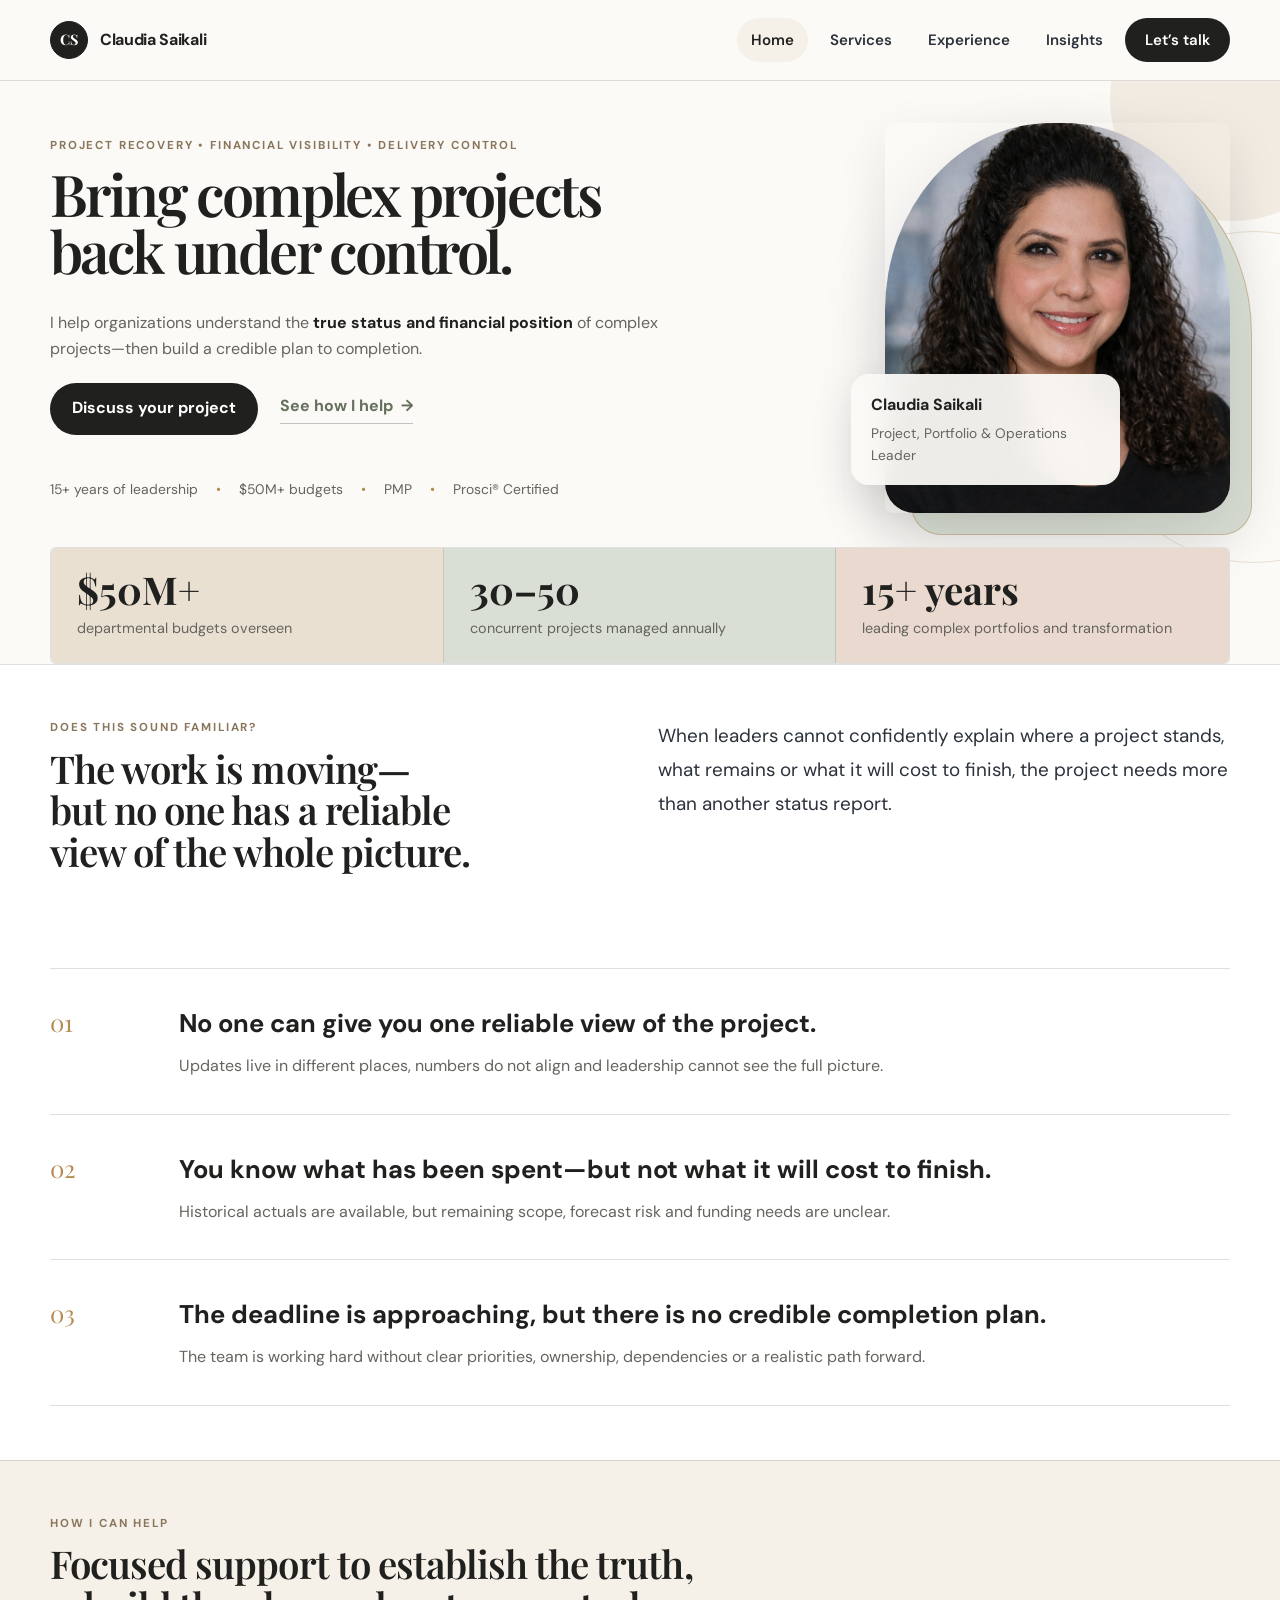
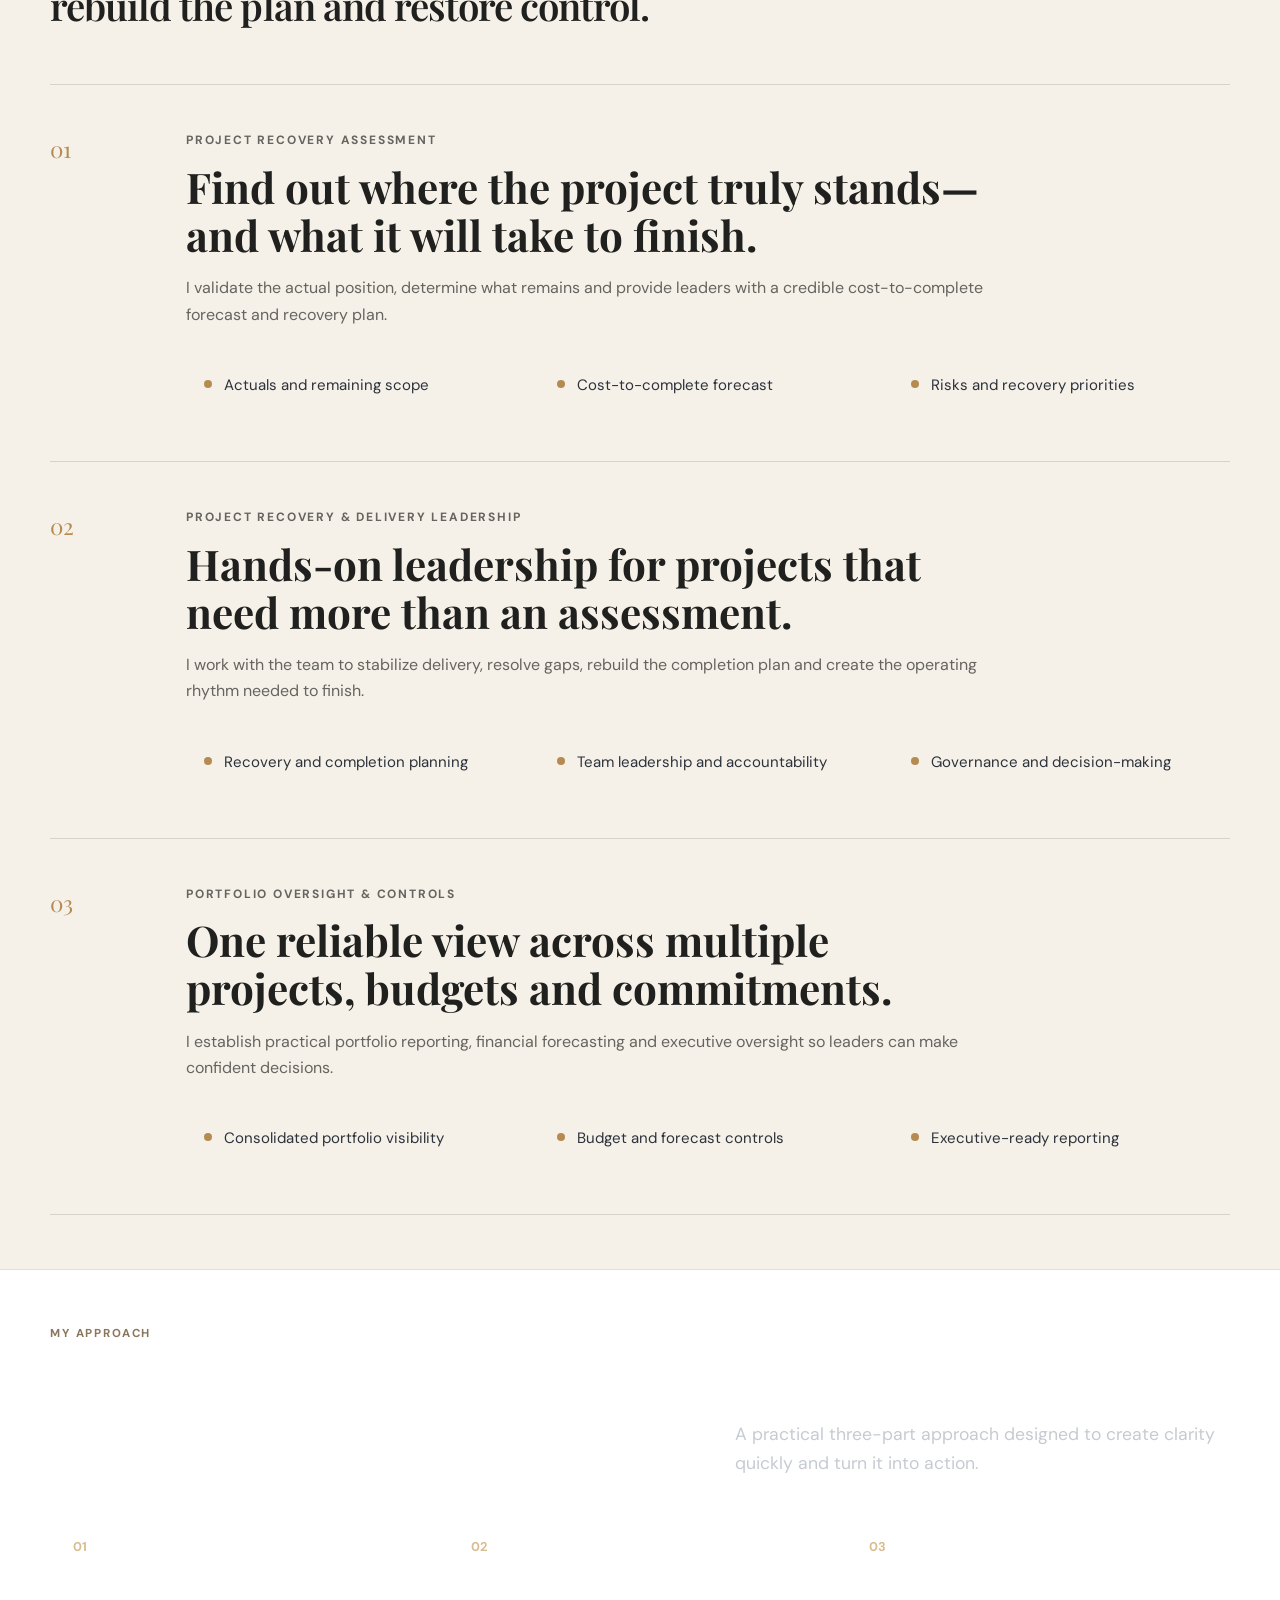
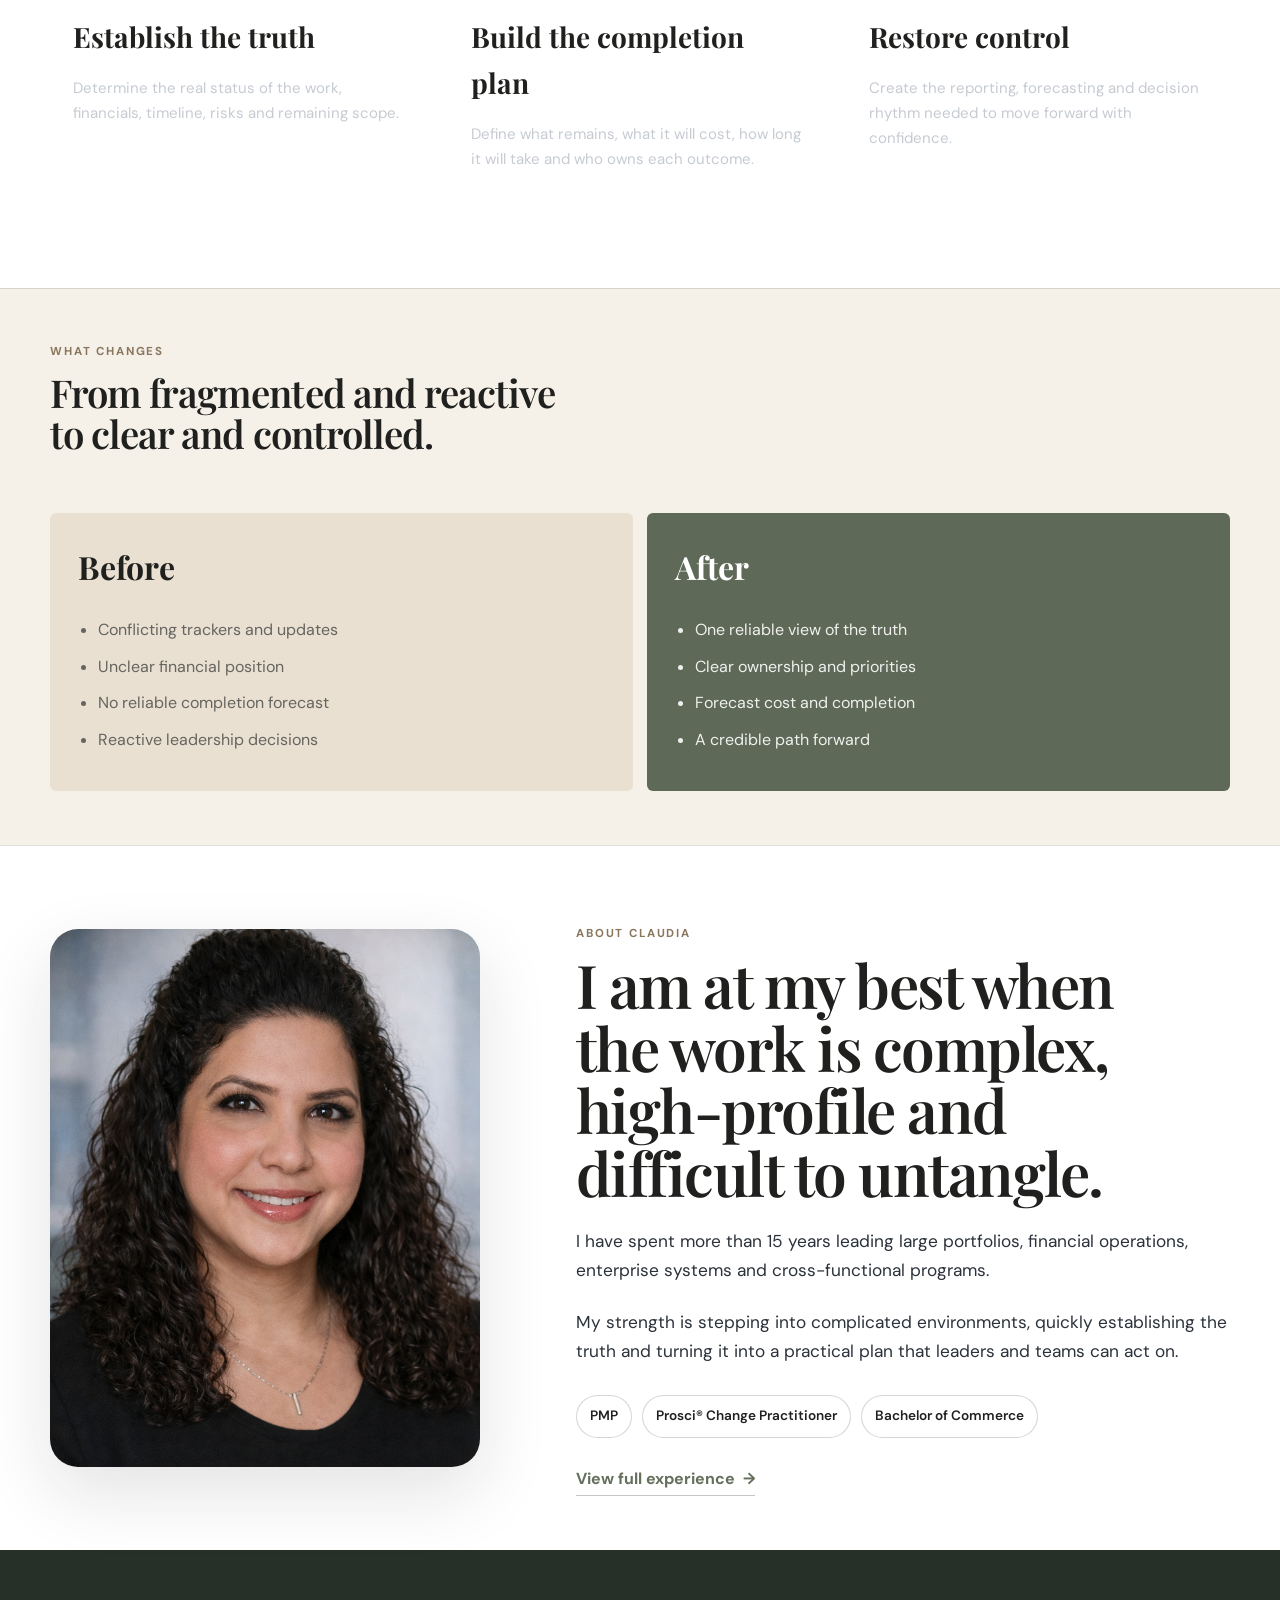
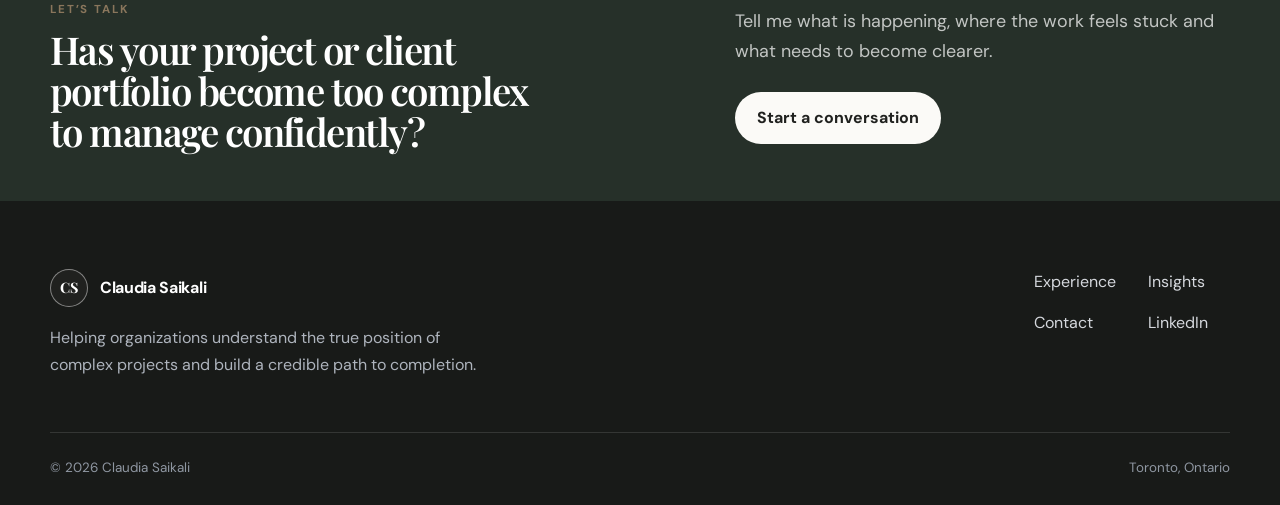
==== index.html @ 84b730e2 "Add files via upload" ====
<!doctype html>
<html lang="en">
<head>
<meta charset="utf-8"><meta name="viewport" content="width=device-width,initial-scale=1">
<title>Claudia Saikali | Complex Project Recovery</title>
<meta name="description" content="Claudia Saikali helps organizations understand the true status and financial position of complex projects, then builds a credible plan to completion.">

<link rel="preconnect" href="https://fonts.googleapis.com">
<link rel="preconnect" href="https://fonts.gstatic.com" crossorigin>
<link href="https://fonts.googleapis.com/css2?family=DM+Sans:wght@400;500;600;700&family=Playfair+Display:wght@600;700&display=swap" rel="stylesheet">
<link rel="stylesheet" href="style.css">
<link rel="icon" type="image/png" href="favicon.png">


<style>
/* Homepage visual refresh — matched to the Services editorial palette */
:root{
  --ink:#20211f;
  --paper:#fbfaf7;
  --sand:#efe7da;
  --sage:#dce3d6;
  --blue:#dbe5ea;
  --clay:#ead9cf;
  --olive:#65705c;
  --line:rgba(32,33,31,.13);
}

/* Navigation */
.site-header{
  background:rgba(251,250,247,.94);
  border-bottom:1px solid var(--line);
  backdrop-filter:blur(10px);
}
.brand-mark{background:var(--ink);color:#fff}
.nav-cta{background:var(--ink)!important;color:#fff!important}

/* Hero: softer, warmer, more editorial */
.hero{
  position:relative;
  overflow:hidden;
  background:var(--paper);
  padding-top:58px;
}
.hero:before{
  content:"";
  position:absolute;
  width:390px;height:390px;
  right:-105px;top:-145px;
  border-radius:50%;
  background:var(--sage);
  opacity:.68;
}
.hero-grid,.hero-stats{position:relative;z-index:1}
.hero h1{
  max-width:720px;
  font-size:clamp(2.8rem,5.5vw,5.15rem);
  line-height:.98;
  letter-spacing:-.045em;
}
.hero-lead{max-width:680px}
.button-dark{background:var(--ink);border-color:var(--ink)}
.text-link{color:var(--olive)}
.trust-row{border-top-color:var(--line)}
.portrait-wrap{
  border-radius:8px;
  box-shadow:0 18px 50px rgba(32,33,31,.10);
}
.portrait-accent{background:var(--clay)}
.portrait-caption{background:rgba(251,250,247,.94);color:var(--ink)}

.hero-stats{
  margin-top:52px;
  border-top:1px solid var(--line);
  border-bottom:1px solid var(--line);
}
.hero-stats > div:nth-child(1){background:var(--sand)}
.hero-stats > div:nth-child(2){background:var(--sage)}
.hero-stats > div:nth-child(3){background:var(--blue)}
.hero-stats > div{
  padding:25px 28px;
  border-right:1px solid rgba(32,33,31,.10);
}
.hero-stats > div:last-child{border-right:0}

/* Alternating warm sections */
.section:nth-of-type(2){background:#fff}
.section:nth-of-type(3){background:var(--paper)}
.section:nth-of-type(4){background:#fff}
.section:nth-of-type(5){background:#f3eee5}
.section:nth-of-type(6){background:#fff}

/* Give existing cards the same refined palette */
.card,.method-step,.before-after-card,.about-card,
[class*="help-card"],[class*="outcome-card"]{
  border-color:var(--line)!important;
  border-radius:7px!important;
  box-shadow:none!important;
}
.card:nth-child(4n+1),.method-step:nth-child(4n+1){background:var(--sand)}
.card:nth-child(4n+2),.method-step:nth-child(4n+2){background:var(--sage)}
.card:nth-child(4n+3),.method-step:nth-child(4n+3){background:var(--blue)}
.card:nth-child(4n),.method-step:nth-child(4n){background:var(--clay)}

/* Editorial headings */
.kicker{color:#77736b}
.section h2{
  letter-spacing:-.025em;
}
.section-heading{max-width:760px}

/* Before/after: use colour rather than heavy black */
.before-after-grid > *:first-child{background:var(--sand)!important;color:var(--ink)!important}
.before-after-grid > *:last-child{background:var(--sage)!important;color:var(--ink)!important}

/* CTA separation */
.cta-section{
  background:#263029!important;
  color:#fff;
}
.cta-section h2,.cta-section .kicker{color:#fff}
.cta-section p{color:rgba(255,255,255,.72)}
.button-light{background:var(--paper);color:var(--ink);border-color:var(--paper)}

/* Footer remains dark, but distinct */
.site-footer{background:#181a18}

@media(max-width:850px){
  .hero{padding-top:44px}
  .hero-stats > div{border-right:0;border-bottom:1px solid rgba(32,33,31,.10)}
}
</style>


<style>
/* Homepage refinement v2 — condensed, crisp, Services-page family */
:root{
  --ink:#20211f;
  --paper:#fbfaf7;
  --sand:#efe7da;
  --sage:#dce3d6;
  --clay:#ead9cf;
  --olive:#65705c;
  --line:rgba(32,33,31,.14);
}

/* Remove blue from the homepage palette */
.hero-stats > div:nth-child(1){background:var(--sand)!important}
.hero-stats > div:nth-child(2){background:var(--sage)!important}
.hero-stats > div:nth-child(3){background:var(--clay)!important}

/* More compact, Services-style hero */
.hero{
  padding-top:46px!important;
  padding-bottom:0!important;
  background:#f3eee5!important;
}
.hero:before{
  width:285px!important;
  height:285px!important;
  right:-70px!important;
  top:-115px!important;
  background:var(--sage)!important;
}
.hero-grid{
  grid-template-columns:minmax(0,1.25fr) minmax(280px,.65fr)!important;
  gap:46px!important;
  align-items:center!important;
}
.hero h1{
  max-width:680px!important;
  margin-bottom:16px!important;
  font-size:clamp(2.6rem,4.7vw,4.35rem)!important;
  line-height:1!important;
}
.hero-lead{
  max-width:650px!important;
  margin-bottom:20px!important;
  font-size:1rem!important;
  line-height:1.65!important;
}
.hero-actions{margin-top:20px!important}
.trust-row{
  margin-top:26px!important;
  padding-top:17px!important;
}
.portrait-wrap{
  width:min(100%,360px)!important;
  margin-left:auto!important;
}
.portrait-wrap img{
  width:100%!important;
  max-height:390px!important;
  object-fit:cover!important;
}
.hero-stats{
  margin-top:34px!important;
}

/* Condense every homepage section */
.section{
  padding-top:62px!important;
  padding-bottom:62px!important;
}
.section-heading{
  max-width:720px!important;
  margin-bottom:28px!important;
}
.section-heading h2,
.section > .shell > h2{
  font-size:clamp(2rem,3.5vw,3.25rem)!important;
  line-height:1.06!important;
  margin-bottom:12px!important;
}
.section-heading p{line-height:1.6!important}
.kicker{margin-bottom:10px!important}

/* Stronger visual separation */
.section:nth-of-type(2){background:#fff!important;border-top:1px solid var(--line)}
.section:nth-of-type(3){background:var(--sand)!important;border-top:1px solid var(--line)}
.section:nth-of-type(4){background:#fff!important;border-top:1px solid var(--line)}
.section:nth-of-type(5){background:var(--sage)!important;border-top:1px solid var(--line)}
.section:nth-of-type(6){background:#fff!important;border-top:1px solid var(--line)}
.section:nth-of-type(7){background:var(--clay)!important;border-top:1px solid var(--line)}

/* Tighten grids/cards throughout */
.cards-grid,.method-grid,.before-after-grid,.about-grid{
  gap:16px!important;
}
.card,.method-step,.before-after-card,.about-card{
  padding:25px!important;
}
.card h3,.method-step h3,.before-after-card h3{
  margin-bottom:8px!important;
}

/* Make the approach/method section visibly intentional */
.method-grid{
  padding-top:6px!important;
}
.method-step{
  background:rgba(255,255,255,.58)!important;
  border:1px solid rgba(32,33,31,.12)!important;
}
.method-step:nth-child(2n){background:rgba(239,231,218,.72)!important}

/* Before / After: high contrast and compact */
.before-after-grid > *:first-child{
  background:var(--sand)!important;
  color:var(--ink)!important;
}
.before-after-grid > *:last-child{
  background:#66715e!important;
  color:#fff!important;
}
.before-after-grid > *:last-child h2,
.before-after-grid > *:last-child h3,
.before-after-grid > *:last-child strong{
  color:#fff!important;
}
.before-after-grid > *:last-child p,
.before-after-grid > *:last-child li,
.before-after-grid > *:last-child span{
  color:rgba(255,255,255,.9)!important;
}

/* Any generic dark 'after' class gets readable contrast too */
.after,.after-card{
  background:#66715e!important;
  color:#fff!important;
}
.after *,.after-card *{color:#fff!important}

/* About area: smaller image/text footprint */
.about-grid{align-items:center!important}
.about-grid img{
  max-height:360px!important;
  object-fit:cover!important;
}

/* Reduce excess CTA spacing */
.cta-section{
  padding-top:58px!important;
  padding-bottom:58px!important;
}
.cta-section h2{
  font-size:clamp(2rem,3.4vw,3.1rem)!important;
  line-height:1.06!important;
}

/* Reduce accidental large vertical gaps from common wrappers */
.content-grid,.help-grid,.outcomes-grid{
  gap:18px!important;
  margin-top:24px!important;
}

@media(max-width:850px){
  .hero-grid{grid-template-columns:1fr!important;gap:28px!important}
  .portrait-wrap{width:min(100%,330px)!important;margin:0!important}
  .section{padding-top:48px!important;padding-bottom:48px!important}
}
@media(max-width:560px){
  .hero{padding-top:38px!important}
  .hero h1{font-size:2.65rem!important}
  .section{padding-top:42px!important;padding-bottom:42px!important}
  .card,.method-step,.before-after-card,.about-card{padding:21px!important}
}
</style>


<style>
/* Homepage v3 — restrained, structured, professional */
:root{
  --ink:#20211f;
  --muted:#65645f;
  --paper:#fbfaf7;
  --cream:#f5f1e9;
  --sand:#e9e0d2;
  --sage:#d9dfd4;
  --sage-dark:#5e6958;
  --stone:#e5e3de;
  --line:rgba(32,33,31,.14);
}

/* Neutral professional hero — remove pastel/baby-shower effect */
.hero{
  background:var(--paper)!important;
  padding-top:42px!important;
}
.hero:before{
  width:245px!important;height:245px!important;
  right:-75px!important;top:-105px!important;
  background:var(--sand)!important;
  opacity:.55!important;
}
.hero-grid{
  grid-template-columns:minmax(0,1.3fr) minmax(270px,.58fr)!important;
  gap:42px!important;
}
.hero h1{
  max-width:660px!important;
  font-size:clamp(2.55rem,4.5vw,4.15rem)!important;
  line-height:1!important;
}
.portrait-wrap{width:min(100%,345px)!important}
.portrait-accent{background:var(--sage)!important}

/* Stats: no coloured blocks */
.hero-stats{
  background:#fff!important;
  border:1px solid var(--line)!important;
  border-radius:6px!important;
  overflow:hidden!important;
}
.hero-stats > div{
  background:#fff!important;
  padding:22px 26px!important;
  border-right:1px solid var(--line)!important;
}
.hero-stats > div:last-child{border-right:0!important}
.hero-stats strong{color:var(--ink)!important}
.hero-stats span{color:var(--muted)!important}

/* Tighter sections with clear boundaries */
.section{
  padding:54px 0!important;
  border-top:1px solid var(--line)!important;
}
.section:nth-of-type(n){background:#fff!important}
.section:nth-of-type(3),
.section:nth-of-type(5){background:var(--cream)!important}
.section-heading{
  max-width:690px!important;
  margin-bottom:24px!important;
}
.section-heading h2,
.section > .shell > h2{
  font-size:clamp(1.9rem,3vw,2.85rem)!important;
  line-height:1.08!important;
  letter-spacing:-.025em!important;
  margin-bottom:10px!important;
}
.kicker{
  color:#8a765c!important;
  font-size:.72rem!important;
  letter-spacing:.16em!important;
}

/* Make all general content cards structured and compact */
.card,
[class*="help-card"],
[class*="outcome-card"]{
  background:#fff!important;
  border:1px solid var(--line)!important;
  border-radius:6px!important;
  padding:24px!important;
  box-shadow:none!important;
}
.cards-grid,
.content-grid,
.help-grid,
.outcomes-grid{
  gap:14px!important;
}

/* MY APPROACH — repair the broken/invisible layout */
.method-grid{
  display:grid!important;
  grid-template-columns:repeat(3,minmax(0,1fr))!important;
  gap:14px!important;
  margin-top:24px!important;
  padding:0!important;
}
.method-step{
  display:block!important;
  min-height:0!important;
  padding:26px!important;
  background:#fff!important;
  border:1px solid var(--line)!important;
  border-radius:6px!important;
  color:var(--ink)!important;
  opacity:1!important;
}
.method-step:nth-child(2){background:var(--sand)!important}
.method-step:nth-child(3){background:var(--sage)!important}
.method-step *{
  opacity:1!important;
  visibility:visible!important;
}
.method-step .step-number,
.method-step [class*="number"]{
  display:block!important;
  margin-bottom:18px!important;
  color:#8a765c!important;
  font-size:.76rem!important;
  font-weight:700!important;
}
.method-step h3{
  color:var(--ink)!important;
  font-size:1.25rem!important;
  line-height:1.2!important;
  margin:0 0 10px!important;
}
.method-step p{
  color:#555650!important;
  font-size:.94rem!important;
  line-height:1.55!important;
  margin:0!important;
}

/* If approach uses bare children rather than method-step classes */
.method-grid > *{
  opacity:1!important;
  visibility:visible!important;
  color:var(--ink)!important;
}

/* Before/After remains a strong visual section, but professional */
.before-after-grid{
  gap:14px!important;
}
.before-after-grid > *{
  border-radius:6px!important;
  padding:28px!important;
}
.before-after-grid > *:first-child{
  background:var(--sand)!important;
  color:var(--ink)!important;
}
.before-after-grid > *:last-child{
  background:var(--sage-dark)!important;
  color:#fff!important;
}
.before-after-grid > *:last-child *{color:#fff!important}

/* About stays clean */
.about-card{background:#fff!important;border:1px solid var(--line)!important}

/* Compact dark CTA */
.cta-section{
  padding:50px 0!important;
  background:#263029!important;
}
.cta-section h2{
  font-size:clamp(1.9rem,3vw,2.7rem)!important;
}

/* Prevent giant blank spaces caused by reveal states */
.reveal{
  transform:none!important;
}
.reveal.visible{
  transform:none!important;
}

@media(max-width:850px){
  .hero-grid,.method-grid{grid-template-columns:1fr!important}
  .portrait-wrap{margin:0!important}
  .hero-stats > div{border-right:0!important;border-bottom:1px solid var(--line)!important}
  .hero-stats > div:last-child{border-bottom:0!important}
}
</style>

</head>
<body>
<a class="skip-link" href="#main">Skip to content</a>

<header class="site-header">
  <div class="shell nav-shell">
    <a class="brand" href="index.html"><span class="brand-mark">CS</span><span>Claudia Saikali</span></a>
    <button class="menu-toggle" type="button" aria-expanded="false" aria-controls="primary-nav">Menu</button>
    <nav class="nav" id="primary-nav" aria-label="Primary navigation">
      <a href="index.html">Home</a>
      <a href="services.html">Services</a>
      <a href="experience.html">Experience</a>
      <a href="insights.html">Insights</a>
      <a class="nav-cta" href="contact.html">Let’s talk</a>
    </nav>
  </div>
</header>

<script>document.querySelectorAll(".nav a")[0].classList.add("active")</script>

<main id="main">
<section class="hero">
  <div class="shell hero-grid">
    <div class="reveal">
      <p class="kicker">Project recovery • Financial visibility • Delivery control</p>
      <h1>Bring complex projects back under control.</h1>
      <p class="hero-lead">
        I help organizations understand the <strong>true status and financial position</strong> of complex projects—then build a credible plan to completion.
      </p>
      <div class="hero-actions">
        <a class="button button-dark" href="contact.html">Discuss your project</a>
        <a class="text-link" href="#how-i-help">See how I help <span>→</span></a>
      </div>
      <div class="trust-row"><span>15+ years of leadership</span><span>$50M+ budgets</span><span>PMP</span><span>Prosci® Certified</span></div>
    </div>
    <div class="reveal">
      <div class="portrait-wrap">
        <div class="portrait-accent"></div>
        <img src="profile.jpg" alt="Professional portrait of Claudia Saikali">
        <div class="portrait-caption"><strong>Claudia Saikali</strong><span>Project, Portfolio & Operations Leader</span></div>
      </div>
    </div>
  </div>

  <div class="shell hero-stats reveal">
    <div><strong>$50M+</strong><span>departmental budgets overseen</span></div>
    <div><strong>30–50</strong><span>concurrent projects managed annually</span></div>
    <div><strong>15+ years</strong><span>leading complex portfolios and transformation</span></div>
  </div>
</section>

<section class="section problem-section">
  <div class="shell">
    <div class="problem-intro">
      <div class="section-heading reveal">
        <p class="kicker">Does this sound familiar?</p>
        <h2>The work is moving—but no one has a reliable view of the whole picture.</h2>
      </div>
      <p class="reveal">When leaders cannot confidently explain where a project stands, what remains or what it will cost to finish, the project needs more than another status report.</p>
    </div>

    <div class="problem-list">
      <article class="problem-item reveal"><span class="problem-number">01</span><div><h3>No one can give you one reliable view of the project.</h3><p>Updates live in different places, numbers do not align and leadership cannot see the full picture.</p></div></article>
      <article class="problem-item reveal"><span class="problem-number">02</span><div><h3>You know what has been spent—but not what it will cost to finish.</h3><p>Historical actuals are available, but remaining scope, forecast risk and funding needs are unclear.</p></div></article>
      <article class="problem-item reveal"><span class="problem-number">03</span><div><h3>The deadline is approaching, but there is no credible completion plan.</h3><p>The team is working hard without clear priorities, ownership, dependencies or a realistic path forward.</p></div></article>
    </div>
  </div>
</section>

<section id="how-i-help" class="section services-section">
  <div class="shell">
    <div class="section-heading reveal">
      <p class="kicker">How I can help</p>
      <h2>Focused support to establish the truth, rebuild the plan and restore control.</h2>
    </div>

    <div class="service-layout">
      <article class="service-feature reveal">
        <span class="service-index">01</span>
        <div>
          <p class="service-label">Project Recovery Assessment</p>
          <h3>Find out where the project truly stands—and what it will take to finish.</h3>
          <p>I validate the actual position, determine what remains and provide leaders with a credible cost-to-complete forecast and recovery plan.</p>
          <ul><li>Actuals and remaining scope</li><li>Cost-to-complete forecast</li><li>Risks and recovery priorities</li></ul>
        </div>
      </article>

      <article class="service-feature reveal">
        <span class="service-index">02</span>
        <div>
          <p class="service-label">Project recovery & delivery leadership</p>
          <h3>Hands-on leadership for projects that need more than an assessment.</h3>
          <p>I work with the team to stabilize delivery, resolve gaps, rebuild the completion plan and create the operating rhythm needed to finish.</p>
          <ul><li>Recovery and completion planning</li><li>Team leadership and accountability</li><li>Governance and decision-making</li></ul>
        </div>
      </article>

      <article class="service-feature reveal">
        <span class="service-index">03</span>
        <div>
          <p class="service-label">Portfolio oversight & controls</p>
          <h3>One reliable view across multiple projects, budgets and commitments.</h3>
          <p>I establish practical portfolio reporting, financial forecasting and executive oversight so leaders can make confident decisions.</p>
          <ul><li>Consolidated portfolio visibility</li><li>Budget and forecast controls</li><li>Executive-ready reporting</li></ul>
        </div>
      </article>
    </div>
  </div>
</section>

<section class="section method-section">
  <div class="shell">
    <div class="method-header reveal">
      <div><p class="kicker light">My approach</p><h2>From uncertainty to a credible path forward.</h2></div>
      <p>A practical three-part approach designed to create clarity quickly and turn it into action.</p>
    </div>
    <div class="method-grid method-grid-three">
      <article class="method-card reveal"><span>01</span><h3>Establish the truth</h3><p>Determine the real status of the work, financials, timeline, risks and remaining scope.</p></article>
      <article class="method-card reveal"><span>02</span><h3>Build the completion plan</h3><p>Define what remains, what it will cost, how long it will take and who owns each outcome.</p></article>
      <article class="method-card reveal"><span>03</span><h3>Restore control</h3><p>Create the reporting, forecasting and decision rhythm needed to move forward with confidence.</p></article>
    </div>
  </div>
</section>

<section class="section before-after-section">
  <div class="shell">
    <div class="section-heading narrow reveal">
      <p class="kicker">What changes</p>
      <h2>From fragmented and reactive to clear and controlled.</h2>
    </div>
    <div class="before-after-grid">
      <article class="ba-card before reveal">
        <h3>Before</h3>
        <ul>
          <li>Conflicting trackers and updates</li><li>Unclear financial position</li><li>No reliable completion forecast</li><li>Reactive leadership decisions</li>
        </ul>
      </article>
      <article class="ba-card after reveal">
        <h3>After</h3>
        <ul>
          <li>One reliable view of the truth</li><li>Clear ownership and priorities</li><li>Forecast cost and completion</li><li>A credible path forward</li>
        </ul>
      </article>
    </div>
  </div>
</section>

<section class="section profile-section">
  <div class="shell profile-grid">
    <div class="profile-image reveal"><img src="profile.jpg" alt="Claudia Saikali"></div>
    <div class="profile-copy reveal">
      <p class="kicker">About Claudia</p>
      <h2>I am at my best when the work is complex, high-profile and difficult to untangle.</h2>
      <p>I have spent more than 15 years leading large portfolios, financial operations, enterprise systems and cross-functional programs.</p>
      <p>My strength is stepping into complicated environments, quickly establishing the truth and turning it into a practical plan that leaders and teams can act on.</p>
      <div class="credential-pills"><span>PMP</span><span>Prosci® Change Practitioner</span><span>Bachelor of Commerce</span></div>
      <a class="text-link" href="experience.html">View full experience <span>→</span></a>
    </div>
  </div>
</section>

<section class="cta-section">
  <div class="shell cta-grid reveal">
    <div><p class="kicker light">Let’s talk</p><h2>Has your project or client portfolio become too complex to manage confidently?</h2></div>
    <div><p>Tell me what is happening, where the work feels stuck and what needs to become clearer.</p><a class="button button-light" href="contact.html">Start a conversation</a></div>
  </div>
</section>
</main>

<footer class="site-footer">
  <div class="shell footer-grid">
    <div>
      <a class="brand footer-brand" href="index.html"><span class="brand-mark">CS</span><span>Claudia Saikali</span></a>
      <p>Helping organizations understand the true position of complex projects and build a credible path to completion.</p>
    </div>
    <div class="footer-links">
      <a href="experience.html">Experience</a>
      <a href="insights.html">Insights</a>
      <a href="contact.html">Contact</a>
      <a href="https://linkedin.com/in/claudia-saikali-pmp/" target="_blank" rel="noreferrer">LinkedIn</a>
    </div>
  </div>
  <div class="shell footer-bottom"><span>© <span id="year"></span> Claudia Saikali</span><span>Toronto, Ontario</span></div>
</footer>
<script>
document.getElementById("year").textContent=new Date().getFullYear();
const btn=document.querySelector(".menu-toggle"),nav=document.querySelector(".nav");
if(btn){btn.addEventListener("click",()=>{const open=btn.getAttribute("aria-expanded")==="true";btn.setAttribute("aria-expanded",String(!open));nav.classList.toggle("open")})}
const observer=new IntersectionObserver(entries=>entries.forEach(e=>{if(e.isIntersecting)e.target.classList.add("visible")}),{threshold:.12});
document.querySelectorAll(".reveal").forEach(el=>observer.observe(el));
</script>

</body>
</html>
---- style.css ----
:root{
  --ink:#171a20;
  --ink-2:#2c323b;
  --muted:#6d7480;
  --paper:#fffdf8;
  --cream:#f4efe6;
  --cream-2:#e9dfcf;
  --gold:#b58b52;
  --gold-soft:#d7bd92;
  --line:rgba(23,26,32,.12);
  --dark-line:rgba(255,255,255,.15);
  --shadow:0 26px 70px rgba(23,26,32,.12);
  --radius:28px;
  --shell:1180px;
}
*{box-sizing:border-box}
html{scroll-behavior:smooth}
body{
  margin:0;
  color:var(--ink);
  background:var(--paper);
  font-family:"DM Sans",system-ui,-apple-system,BlinkMacSystemFont,"Segoe UI",sans-serif;
  line-height:1.65;
  -webkit-font-smoothing:antialiased
}
img{display:block;max-width:100%}
a{color:inherit;text-decoration:none}
button{font:inherit}
.shell{width:min(var(--shell),calc(100% - 44px));margin-inline:auto}
.skip-link{position:fixed;left:16px;top:-100px;z-index:100;background:var(--ink);color:#fff;padding:10px 14px;border-radius:8px}
.skip-link:focus{top:16px}

.site-header{
  position:sticky;top:0;z-index:50;
  background:rgba(255,253,248,.92);
  backdrop-filter:blur(18px);
  border-bottom:1px solid var(--line)
}
.nav-shell{min-height:80px;display:flex;align-items:center;justify-content:space-between;gap:28px}
.brand{display:inline-flex;align-items:center;gap:12px;font-weight:700;letter-spacing:-.02em}
.brand-mark{
  width:38px;height:38px;border:1px solid var(--ink);border-radius:50%;
  display:grid;place-items:center;font-family:"Playfair Display",Georgia,serif;font-size:.9rem
}
.nav{display:flex;align-items:center;gap:8px}
.nav a{padding:10px 14px;border-radius:999px;color:var(--ink-2);font-weight:600;font-size:.94rem}
.nav a:hover,.nav a.active{background:var(--cream);color:var(--ink)}
.nav .nav-cta{background:var(--ink);color:#fff;padding-inline:20px}
.nav .nav-cta:hover{background:#2a3038;color:#fff}
.menu-toggle{display:none}

.hero{
  position:relative;overflow:hidden;
  padding:96px 0 48px;
  background:
    radial-gradient(circle at 80% 18%,rgba(215,189,146,.28),transparent 27%),
    linear-gradient(180deg,var(--paper) 0%,#fbf7ef 100%)
}
.hero::after{
  content:"";position:absolute;right:-140px;top:150px;width:330px;height:330px;border-radius:50%;
  border:1px solid rgba(181,139,82,.24)
}
.hero-grid{display:grid;grid-template-columns:1.2fr .8fr;gap:72px;align-items:center}
.kicker{margin:0 0 18px;color:#85653c;text-transform:uppercase;letter-spacing:.18em;font-size:.76rem;font-weight:700}
.kicker.light{color:var(--gold-soft)}
.hero h1,.page-hero h1,.section-heading h2,.method-header h2,.profile-copy h2,.cta-grid h2{
  margin:0;font-family:"Playfair Display",Georgia,serif;font-weight:600;letter-spacing:-.04em;text-wrap:balance
}
.hero h1{font-size:clamp(3.5rem,6.3vw,6.2rem);line-height:.98;max-width:860px}
.hero-lead{margin:30px 0 0;max-width:760px;color:var(--muted);font-size:clamp(1.08rem,1.8vw,1.32rem);line-height:1.75}
.hero-lead strong{color:var(--ink)}
.hero-actions{display:flex;align-items:center;gap:22px;flex-wrap:wrap;margin-top:34px}
.button{
  display:inline-flex;align-items:center;justify-content:center;min-height:52px;padding:0 22px;border-radius:999px;
  font-weight:700;transition:.2s ease
}
.button:hover{transform:translateY(-2px)}
.button-dark{background:var(--ink);color:#fff}
.button-dark:hover{background:#2b3139}
.button-light{background:#fff;color:var(--ink)}
.text-link{display:inline-flex;align-items:center;gap:8px;font-weight:700;border-bottom:1px solid rgba(23,26,32,.25);padding-bottom:3px}
.text-link span{transition:transform .2s ease}
.text-link:hover span{transform:translateX(3px)}
.trust-row{display:flex;gap:18px;flex-wrap:wrap;margin-top:42px;color:var(--muted);font-size:.87rem}
.trust-row span:not(:last-child)::after{content:"•";margin-left:18px;color:var(--gold)}

.portrait-wrap{position:relative;max-width:440px;margin-left:auto}
.portrait-wrap img{
  width:100%;aspect-ratio:4/5;object-fit:cover;border-radius:48% 48% 30px 30px;box-shadow:var(--shadow);position:relative;z-index:2
}
.portrait-accent{position:absolute;inset:26px -22px -22px 26px;border:1px solid rgba(181,139,82,.45);border-radius:48% 48% 30px 30px}
.portrait-caption{
  position:absolute;z-index:3;left:-34px;bottom:28px;background:rgba(255,253,248,.95);backdrop-filter:blur(12px);
  padding:18px 20px;border-radius:18px;box-shadow:0 16px 44px rgba(23,26,32,.12);width:min(280px,78%)
}
.portrait-caption strong,.portrait-caption span{display:block}
.portrait-caption span{color:var(--muted);font-size:.86rem;margin-top:3px}

.hero-stats{display:grid;grid-template-columns:repeat(3,1fr);margin-top:84px;border-top:1px solid var(--line);position:relative;z-index:3}
.hero-stats div{padding:28px 28px 0;border-right:1px solid var(--line)}
.hero-stats div:first-child{padding-left:0}.hero-stats div:last-child{border-right:0}
.hero-stats strong{display:block;font-family:"Playfair Display",Georgia,serif;font-size:clamp(1.8rem,3vw,2.6rem);line-height:1}
.hero-stats span{display:block;color:var(--muted);font-size:.9rem;margin-top:9px}

.section{padding:104px 0}
.section-heading{max-width:850px}
.section-heading h2,.method-header h2,.profile-copy h2,.cta-grid h2{font-size:clamp(2.5rem,4.7vw,4.7rem);line-height:1.04}
.section-heading.narrow{max-width:790px}

.problem-section{background:var(--cream)}
.problem-intro{display:grid;grid-template-columns:.95fr 1.05fr;gap:90px;align-items:start}
.problem-intro p{margin:0;color:var(--ink-2);font-size:1.18rem;line-height:1.8}
.problem-list{margin-top:62px;border-top:1px solid var(--line)}
.problem-item{display:grid;grid-template-columns:95px 1fr;gap:34px;padding:34px 0;border-bottom:1px solid var(--line)}
.problem-number{font-family:"Playfair Display",Georgia,serif;color:var(--gold);font-size:1.5rem}
.problem-item h3{margin:0 0 8px;font-size:clamp(1.3rem,2vw,1.8rem)}
.problem-item p{margin:0;color:var(--muted);max-width:780px}

.outcomes-section{background:var(--paper)}
.outcome-grid{display:grid;grid-template-columns:repeat(2,1fr);gap:18px;margin-top:56px}
.outcome-card{padding:28px;border:1px solid var(--line);border-radius:20px;background:#fff}
.outcome-card span{display:block;color:var(--gold);font-size:.78rem;font-weight:700;letter-spacing:.14em;text-transform:uppercase}
.outcome-card h3{margin:34px 0 10px;font-family:"Playfair Display",Georgia,serif;font-size:1.7rem;line-height:1.2}
.outcome-card p{margin:0;color:var(--muted)}

.services-section{background:#f8f5ef}
.service-layout{margin-top:58px}
.service-feature{display:grid;grid-template-columns:100px 1fr;gap:36px;padding:46px 0;border-top:1px solid var(--line)}
.service-feature:last-child{border-bottom:1px solid var(--line)}
.service-index{font-family:"Playfair Display",Georgia,serif;color:var(--gold);font-size:1.4rem}
.service-label{margin:0 0 12px;color:#85653c;text-transform:uppercase;letter-spacing:.15em;font-size:.75rem;font-weight:700}
.service-feature h3{margin:0;max-width:820px;font-family:"Playfair Display",Georgia,serif;font-size:clamp(1.9rem,3.3vw,3.1rem);line-height:1.14}
.service-feature p{color:var(--muted);max-width:830px}
.service-feature ul{display:grid;grid-template-columns:repeat(3,1fr);gap:16px;list-style:none;padding:0;margin:28px 0 0}
.service-feature li{background:var(--cream);border-radius:16px;padding:17px 17px 17px 38px;position:relative;color:var(--ink-2);font-size:.94rem}
.service-feature li::before{content:"";position:absolute;left:18px;top:24px;width:8px;height:8px;background:var(--gold);border-radius:50%}

.method-section{background:var(--ink);color:#fff}
.method-header{display:grid;grid-template-columns:1.1fr .9fr;gap:80px;align-items:end}
.method-header>p{margin:0;color:#c6cbd2;font-size:1.1rem}
.method-grid{display:grid;grid-template-columns:repeat(5,1fr);margin-top:60px;border-top:1px solid var(--dark-line);border-bottom:1px solid var(--dark-line)}
.method-card{min-height:330px;padding:30px 23px;border-right:1px solid var(--dark-line)}
.method-card:last-child{border-right:0}
.method-card span{color:var(--gold-soft);font-size:.8rem;font-weight:700}
.method-card h3{margin:54px 0 16px;font-family:"Playfair Display",Georgia,serif;font-size:1.75rem}
.method-card p{margin:0;color:#c6cbd2;font-size:.94rem}

.know-section{background:var(--cream-2)}
.know-grid{display:grid;grid-template-columns:.85fr 1.15fr;gap:90px}
.check-list{display:grid;grid-template-columns:repeat(2,1fr);gap:14px}
.check-item{background:rgba(255,255,255,.55);border:1px solid rgba(23,26,32,.08);border-radius:16px;padding:17px 18px 17px 46px;position:relative;color:var(--ink-2)}
.check-item::before{content:"✓";position:absolute;left:18px;top:16px;color:var(--gold);font-weight:800}

.before-after-section{background:var(--paper)}
.before-after-grid{display:grid;grid-template-columns:1fr 1fr;gap:24px;margin-top:58px}
.ba-card{padding:34px;border-radius:24px}
.ba-card.before{background:#f2ede6}.ba-card.after{background:var(--ink);color:#fff}
.ba-card h3{margin:0 0 24px;font-family:"Playfair Display",Georgia,serif;font-size:2rem}
.ba-card ul{margin:0;padding-left:20px}
.ba-card li{margin:10px 0;color:var(--muted)}
.ba-card.after li{color:#c8cdd3}

.profile-section{background:#eee4d6}
.profile-grid{display:grid;grid-template-columns:.8fr 1.2fr;gap:90px;align-items:center}
.profile-image img{width:100%;max-width:430px;aspect-ratio:4/5;object-fit:cover;border-radius:var(--radius);box-shadow:var(--shadow)}
.profile-copy p{color:var(--ink-2);font-size:1.08rem;margin:24px 0 0}
.credential-pills{display:flex;gap:10px;flex-wrap:wrap;margin:30px 0 28px}
.credential-pills span{padding:9px 13px;border:1px solid rgba(23,26,32,.18);border-radius:999px;background:rgba(255,255,255,.4);font-size:.85rem;font-weight:600}

.cta-section{background:var(--ink);color:#fff;padding:96px 0}
.cta-grid{display:grid;grid-template-columns:1.1fr .9fr;gap:80px;align-items:center}
.cta-grid p{color:#c6cbd2;font-size:1.12rem;margin:0 0 26px}

.page-hero{padding:90px 0 54px;border-bottom:1px solid var(--line);background:linear-gradient(180deg,var(--paper),#fbf7ef)}
.page-hero h1{font-size:clamp(3rem,6vw,5.2rem);line-height:1}
.page-hero p{font-size:1.18rem;color:var(--muted);max-width:820px}
.page-hero .actions{display:flex;gap:12px;flex-wrap:wrap;margin-top:26px}
.content-section{padding:84px 0}
.timeline{border-top:1px solid var(--line)}
.timeline-item{display:grid;grid-template-columns:250px 1fr;gap:44px;padding:38px 0;border-bottom:1px solid var(--line)}
.timeline-meta h3{margin:0 0 5px}.timeline-meta p{margin:0;color:var(--muted)}
.timeline-body h2{margin:0 0 14px;font-size:1.45rem}
.timeline-body ul{margin:0;padding-left:20px;color:var(--muted)}
.timeline-body li{margin:8px 0}
.credentials{display:grid;grid-template-columns:repeat(2,1fr);gap:16px}
.credential{background:#fff;border:1px solid var(--line);border-radius:16px;padding:20px}

.article-grid{display:grid;grid-template-columns:repeat(3,1fr);gap:18px}
.article-card{background:#fff;border:1px solid var(--line);border-radius:20px;padding:26px;transition:.2s ease}
.article-card:hover{transform:translateY(-3px);box-shadow:0 16px 45px rgba(23,26,32,.08)}
.article-meta{font-size:.78rem;color:#85653c;text-transform:uppercase;letter-spacing:.12em;font-weight:700}
.article-card h3{margin:20px 0 10px;font-size:1.35rem}
.article-card p{margin:0;color:var(--muted)}

.contact-layout{display:grid;grid-template-columns:1fr 1fr;gap:56px;align-items:start}
.contact-panel{background:#fff;border:1px solid var(--line);border-radius:24px;padding:30px}
.contact-list{display:grid;gap:18px}
.contact-item{padding-bottom:18px;border-bottom:1px solid var(--line)}
.contact-item:last-child{border-bottom:0;padding-bottom:0}
.contact-label{display:block;color:#85653c;font-size:.78rem;font-weight:700;text-transform:uppercase;letter-spacing:.12em;margin-bottom:5px}

.site-footer{background:#101319;color:#fff;padding:68px 0 26px}
.footer-grid{display:grid;grid-template-columns:1fr auto;gap:50px}
.footer-grid p{color:#aeb4bd;max-width:440px;margin:18px 0 0}
.footer-brand .brand-mark{border-color:rgba(255,255,255,.45)}
.footer-links{display:grid;grid-template-columns:repeat(2,1fr);gap:14px 32px;align-content:start}
.footer-links a{color:#d5d8dd}
.footer-bottom{display:flex;justify-content:space-between;gap:20px;color:#8f97a2;font-size:.84rem;border-top:1px solid rgba(255,255,255,.12);margin-top:54px;padding-top:24px}

.reveal{opacity:0;transform:translateY(22px);transition:opacity .7s ease,transform .7s ease}
.reveal.visible{opacity:1;transform:translateY(0)}
@media (prefers-reduced-motion:reduce){html{scroll-behavior:auto}.reveal{opacity:1;transform:none;transition:none}}

@media(max-width:980px){
  .hero-grid,.problem-intro,.method-header,.know-grid,.profile-grid,.cta-grid{grid-template-columns:1fr}
  .hero-visual{max-width:520px}.portrait-wrap{margin-left:0}
  .method-grid{grid-template-columns:repeat(2,1fr)}.method-card{border-bottom:1px solid var(--dark-line)}
  .service-feature ul{grid-template-columns:1fr}
  .outcome-grid,.before-after-grid{grid-template-columns:1fr}
  .article-grid{grid-template-columns:1fr}
  .contact-layout{grid-template-columns:1fr}
}
@media(max-width:760px){
  .shell{width:min(100% - 28px,var(--shell))}
  .nav-shell{min-height:70px}
  .menu-toggle{display:inline-flex;border:1px solid var(--line);background:transparent;border-radius:999px;padding:8px 13px;font-weight:700}
  .nav{display:none;position:absolute;top:70px;left:14px;right:14px;background:var(--paper);border:1px solid var(--line);border-radius:18px;padding:10px;box-shadow:var(--shadow);flex-direction:column;align-items:stretch}
  .nav.open{display:flex}.nav a{text-align:center}
  .hero{padding-top:64px}.hero h1{font-size:clamp(3rem,15vw,4.7rem)}
  .portrait-caption{left:12px;bottom:16px}
  .hero-stats{grid-template-columns:1fr;margin-top:64px}.hero-stats div{padding:20px 0;border-right:0;border-bottom:1px solid var(--line)}
  .hero-stats div:last-child{border-bottom:0}
  .section{padding:78px 0}
  .problem-item,.service-feature{grid-template-columns:52px 1fr;gap:16px}
  .method-grid{grid-template-columns:1fr}.method-card{min-height:auto;border-right:0}.method-card h3{margin-top:28px}
  .check-list{grid-template-columns:1fr}
  .footer-grid{grid-template-columns:1fr}.footer-links{grid-template-columns:1fr 1fr}
  .footer-bottom{flex-direction:column}
  .timeline-item{grid-template-columns:1fr;gap:16px}.credentials{grid-template-columns:1fr}
}
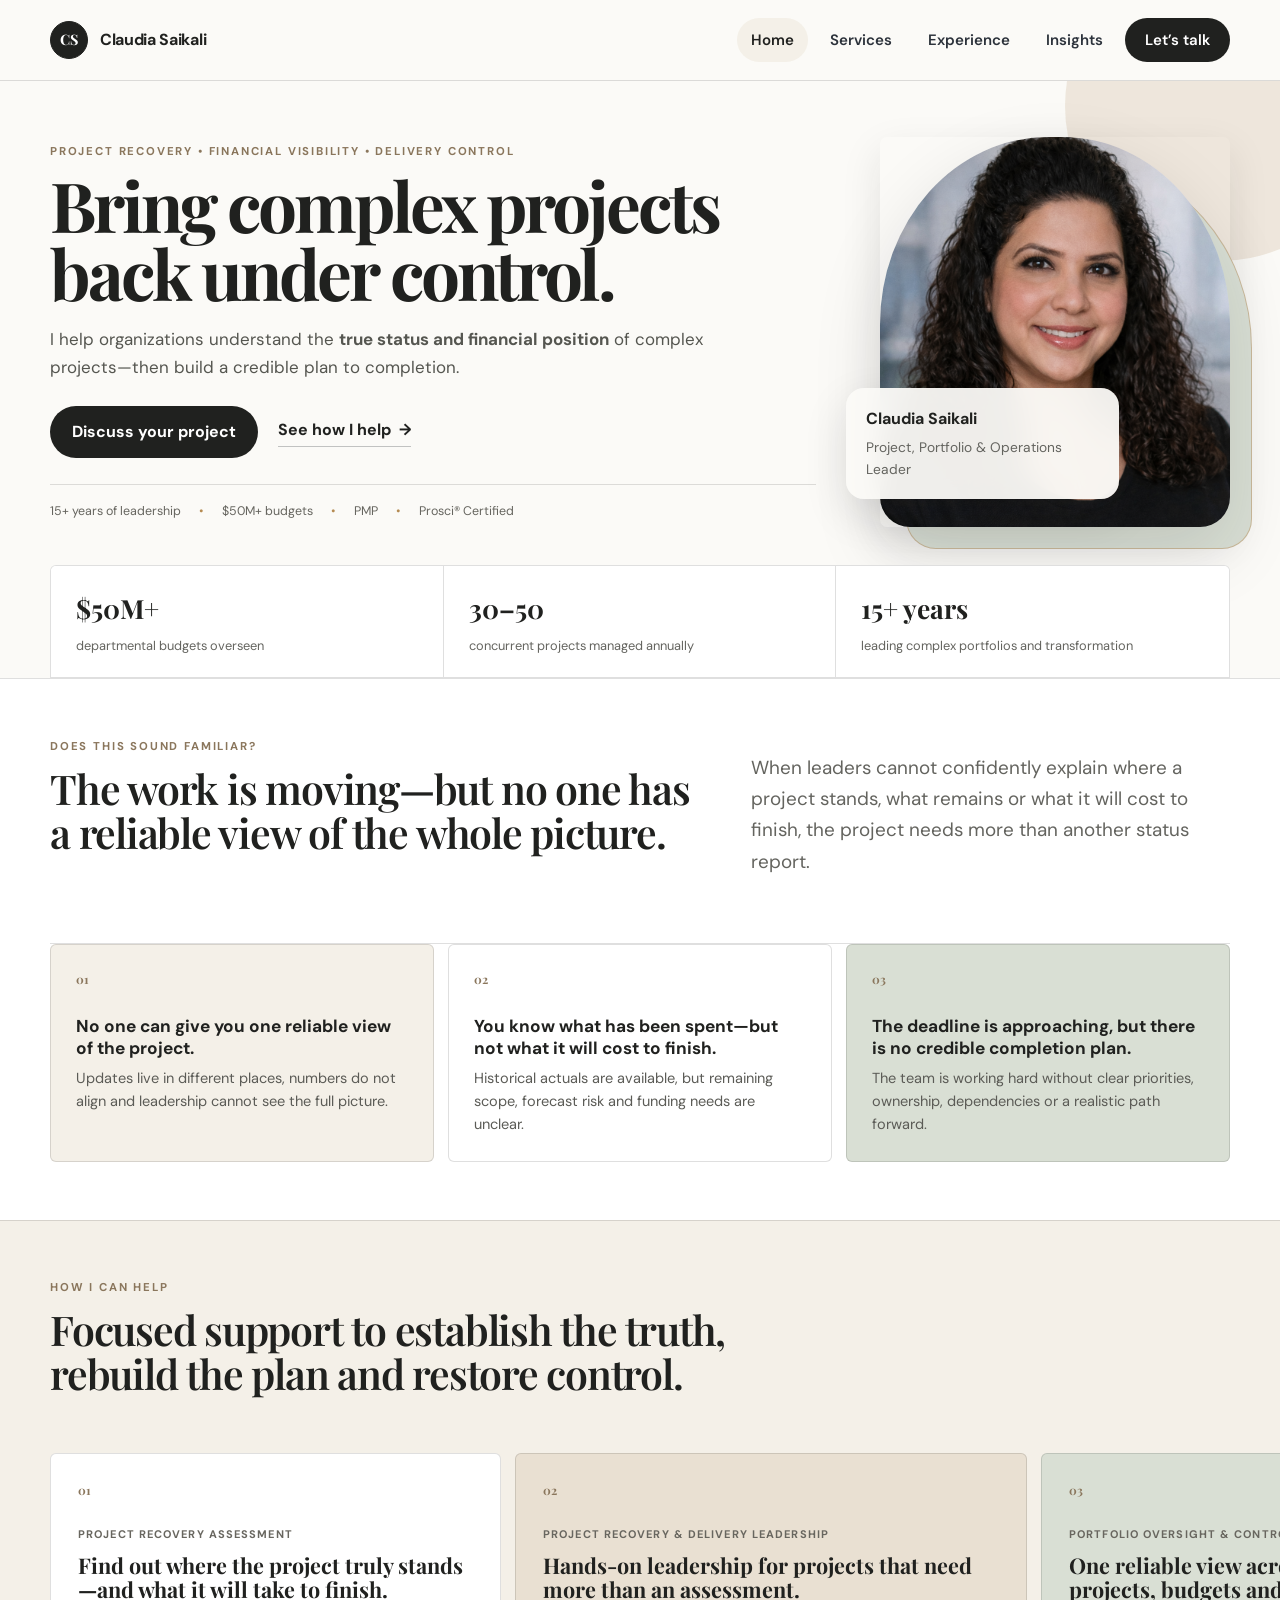
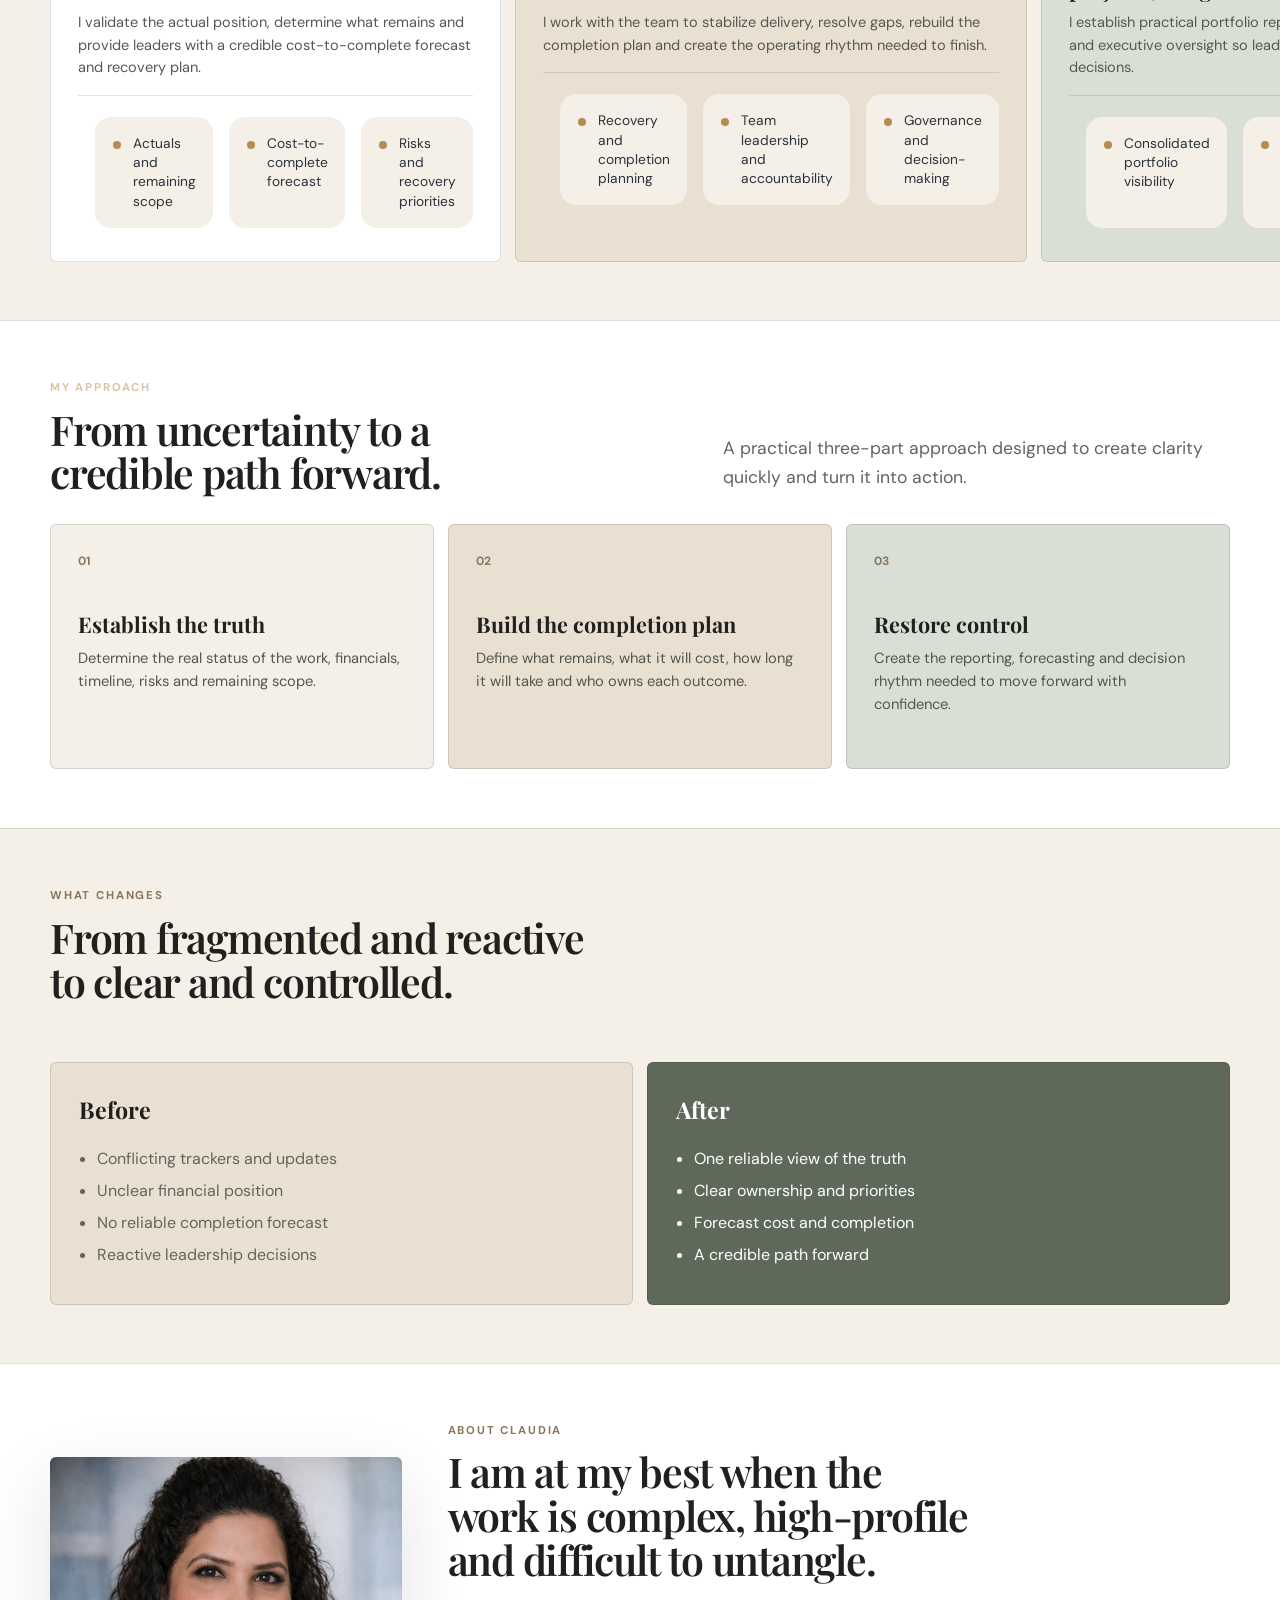
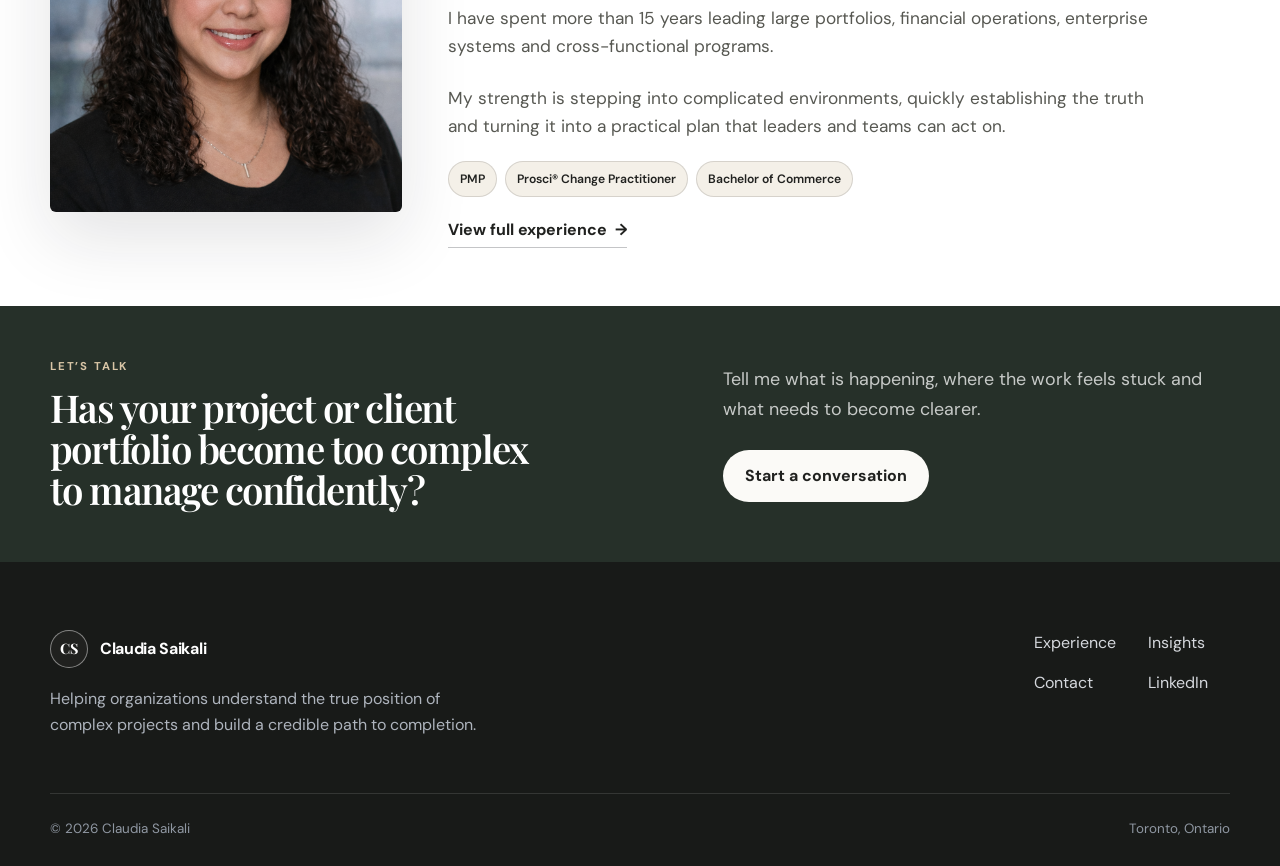
==== commit c6af72da: "Add files via upload" ====
--- a/index.html
+++ b/index.html
@@ -13,490 +13,134 @@
 
 
 <style>
-/* Homepage visual refresh — matched to the Services editorial palette */
 :root{
   --ink:#20211f;
+  --muted:#64645f;
   --paper:#fbfaf7;
-  --sand:#efe7da;
-  --sage:#dce3d6;
-  --blue:#dbe5ea;
-  --clay:#ead9cf;
-  --olive:#65705c;
-  --line:rgba(32,33,31,.13);
+  --cream:#f4f0e8;
+  --sand:#e9e0d2;
+  --sage:#d9dfd4;
+  --sage-dark:#5f6959;
+  --stone:#e6e3dc;
+  --line:rgba(32,33,31,.14);
+  --white:#fff;
 }
-
-/* Navigation */
-.site-header{
-  background:rgba(251,250,247,.94);
-  border-bottom:1px solid var(--line);
-  backdrop-filter:blur(10px);
-}
+html{scroll-behavior:smooth}
+body{background:var(--paper);color:var(--ink)}
+.site-header{background:rgba(251,250,247,.96);border-bottom:1px solid var(--line);backdrop-filter:blur(10px)}
 .brand-mark{background:var(--ink);color:#fff}
 .nav-cta{background:var(--ink)!important;color:#fff!important}
 
-/* Hero: softer, warmer, more editorial */
-.hero{
-  position:relative;
-  overflow:hidden;
-  background:var(--paper);
-  padding-top:58px;
+/* HERO — intentionally the largest heading on the page */
+.home-hero{position:relative;overflow:hidden;background:var(--paper);padding:56px 0 0}
+.home-hero:after{content:"";position:absolute;width:310px;height:310px;right:-95px;top:-130px;border-radius:50%;background:var(--sand);opacity:.72}
+.home-hero-grid{position:relative;z-index:1;display:grid;grid-template-columns:minmax(0,1.3fr) minmax(285px,.62fr);gap:48px;align-items:center}
+.home-hero h1{max-width:720px;margin:0 0 18px;font-family:"Playfair Display",serif;font-size:clamp(3rem,5.4vw,5rem);line-height:.98;letter-spacing:-.045em}
+.home-hero-lead{max-width:680px;margin:0;font-size:1.06rem;line-height:1.68;color:#555650}
+.home-hero-actions{display:flex;gap:20px;align-items:center;margin-top:24px}
+.trust-row{display:flex;flex-wrap:wrap;gap:8px 18px;margin-top:26px;padding-top:16px;border-top:1px solid var(--line);font-size:.78rem;color:#66655f}
+.portrait-wrap{width:min(100%,350px);margin-left:auto;border-radius:7px;box-shadow:0 15px 40px rgba(32,33,31,.10)}
+.portrait-wrap img{width:100%;max-height:390px;object-fit:cover}
+.portrait-accent{background:var(--sage)!important}
+.portrait-caption{background:rgba(251,250,247,.95)!important;color:var(--ink)!important}
+.home-stats{position:relative;z-index:1;display:grid!important;grid-template-columns:repeat(3,1fr);margin-top:38px!important;border:1px solid var(--line)!important;border-radius:6px 6px 0 0;overflow:hidden;background:#fff!important}
+.home-stats>div{display:flex!important;flex-direction:column!important;gap:4px;padding:21px 25px!important;background:#fff!important;border-right:1px solid var(--line)!important}
+.home-stats>div:last-child{border-right:0!important}
+.home-stats strong{font-family:"Playfair Display",serif;font-size:1.65rem;color:var(--ink)}
+.home-stats span{font-size:.8rem;color:var(--muted)}
+
+/* GLOBAL HOME SECTIONS */
+.section{padding:58px 0!important;border-top:1px solid var(--line)}
+.section-heading{max-width:700px;margin:0 0 26px}
+.section-heading.narrow{max-width:650px}
+.section-heading h2,.method-header h2,.profile-copy h2{margin:0;font-family:"Playfair Display",serif;font-size:clamp(2rem,3.2vw,3rem);line-height:1.07;letter-spacing:-.03em}
+.kicker{margin:0 0 10px!important;color:#8a765c!important;font-size:.71rem!important;font-weight:700!important;letter-spacing:.16em!important;text-transform:uppercase}
+.kicker.light{color:#d8c5a6!important}
+
+/* PROBLEM */
+.problem-section{background:#fff!important}
+.problem-intro{display:grid!important;grid-template-columns:1.15fr .85fr!important;gap:54px!important;align-items:end!important;margin-bottom:26px!important}
+.problem-intro>p{max-width:520px;margin:0 0 4px;color:var(--muted);line-height:1.65}
+.problem-list{display:grid!important;grid-template-columns:repeat(3,1fr)!important;gap:14px!important}
+.problem-item{display:block!important;padding:25px!important;background:var(--cream)!important;border:1px solid var(--line)!important;border-radius:6px!important}
+.problem-item:nth-child(2){background:#fff!important}
+.problem-item:nth-child(3){background:var(--sage)!important}
+.problem-number{display:block!important;margin-bottom:25px!important;color:#8a765c!important;font-size:.75rem!important;font-weight:700!important}
+.problem-item h3{margin:0 0 9px;font-size:1.08rem;line-height:1.3}
+.problem-item p{margin:0;color:#5b5b56;line-height:1.55;font-size:.91rem}
+
+/* HOW I HELP */
+.services-section{background:var(--cream)!important}
+.service-layout{display:grid!important;grid-template-columns:repeat(3,1fr)!important;gap:14px!important}
+.service-feature{display:block!important;padding:27px!important;border:1px solid var(--line)!important;border-radius:6px!important;background:#fff!important}
+.service-feature:nth-child(2){background:var(--sand)!important}
+.service-feature:nth-child(3){background:var(--sage)!important}
+.service-index{display:block!important;margin-bottom:24px!important;color:#8a765c!important;font-size:.75rem!important;font-weight:700!important}
+.service-label{margin:0 0 9px!important;font-size:.69rem!important;font-weight:700!important;letter-spacing:.1em!important;text-transform:uppercase;color:#68665f!important}
+.service-feature h3{margin:0 0 10px;font-family:"Playfair Display",serif;font-size:1.35rem;line-height:1.15}
+.service-feature>div>p:not(.service-label){margin:0 0 15px;color:#575852;font-size:.91rem;line-height:1.55}
+.service-feature ul{margin:0;padding:15px 0 0 17px;border-top:1px solid rgba(32,33,31,.12)}
+.service-feature li{margin:6px 0;font-size:.86rem;line-height:1.4}
+
+/* MY APPROACH — fully rebuilt and always visible */
+.method-section{background:#fff!important;color:var(--ink)!important}
+.method-header{display:grid!important;grid-template-columns:1.1fr .9fr!important;gap:54px!important;align-items:end!important;margin:0 0 28px!important}
+.method-header>p{margin:0 0 3px!important;color:var(--muted)!important;line-height:1.65!important}
+.method-header h2{color:var(--ink)!important}
+.method-grid,.method-grid-three{display:grid!important;grid-template-columns:repeat(3,1fr)!important;gap:14px!important;margin:0!important}
+.method-card{display:block!important;min-height:245px!important;padding:27px!important;border:1px solid var(--line)!important;border-radius:6px!important;background:var(--cream)!important;color:var(--ink)!important;opacity:1!important;visibility:visible!important;transform:none!important}
+.method-card:nth-child(2){background:var(--sand)!important}
+.method-card:nth-child(3){background:var(--sage)!important}
+.method-card span{display:block!important;margin-bottom:40px!important;color:#8a765c!important;font-size:.75rem!important;font-weight:700!important}
+.method-card h3{display:block!important;margin:0 0 10px!important;color:var(--ink)!important;font-family:"Playfair Display",serif!important;font-size:1.35rem!important;line-height:1.15!important;opacity:1!important}
+.method-card p{display:block!important;margin:0!important;color:#555650!important;font-size:.92rem!important;line-height:1.58!important;opacity:1!important}
+
+/* BEFORE / AFTER */
+.before-after-section{background:var(--cream)!important}
+.before-after-grid{display:grid!important;grid-template-columns:1fr 1fr!important;gap:14px!important}
+.ba-card{padding:28px!important;border-radius:6px!important;border:1px solid var(--line)!important}
+.ba-card.before{background:var(--sand)!important;color:var(--ink)!important}
+.ba-card.after{background:var(--sage-dark)!important;color:#fff!important}
+.ba-card h3{margin:0 0 18px;font-family:"Playfair Display",serif;font-size:1.45rem}
+.ba-card ul{margin:0;padding-left:18px}
+.ba-card li{margin:9px 0;line-height:1.45}
+.ba-card.after h3,.ba-card.after li,.ba-card.after ul{color:#fff!important}
+
+/* ABOUT */
+.profile-section{background:#fff!important}
+.profile-grid{display:grid!important;grid-template-columns:minmax(260px,.62fr) minmax(0,1.38fr)!important;gap:46px!important;align-items:center!important}
+.profile-image img{width:100%;max-height:355px;object-fit:cover;border-radius:6px}
+.profile-copy h2{max-width:700px;margin-bottom:15px}
+.profile-copy>p{max-width:720px;color:#575852;line-height:1.62}
+.credential-pills{display:flex;flex-wrap:wrap;gap:8px;margin:20px 0}
+.credential-pills span{padding:7px 11px;border:1px solid var(--line);border-radius:999px;background:var(--cream);font-size:.76rem}
+
+/* CTA */
+.cta-section{padding:52px 0!important;background:#263029!important;color:#fff!important}
+.cta-grid{display:grid!important;grid-template-columns:1.1fr .9fr!important;gap:54px!important;align-items:center!important}
+.cta-section h2{margin:0;color:#fff!important;font-family:"Playfair Display",serif;font-size:clamp(2rem,3vw,2.8rem)!important;line-height:1.07!important}
+.cta-section p{color:rgba(255,255,255,.74)!important}
+.button-light{background:var(--paper)!important;color:var(--ink)!important;border-color:var(--paper)!important}
+.site-footer{background:#181a18!important}
+
+/* Do not let animation hide content */
+.reveal{opacity:1!important;visibility:visible!important}
+.reveal.visible{opacity:1!important}
+
+@media(max-width:900px){
+  .home-hero-grid,.problem-intro,.method-header,.profile-grid,.cta-grid{grid-template-columns:1fr!important;gap:26px!important}
+  .problem-list,.service-layout,.method-grid,.method-grid-three{grid-template-columns:1fr!important}
+  .portrait-wrap{margin:0!important}
 }
-.hero:before{
-  content:"";
-  position:absolute;
-  width:390px;height:390px;
-  right:-105px;top:-145px;
-  border-radius:50%;
-  background:var(--sage);
-  opacity:.68;
-}
-.hero-grid,.hero-stats{position:relative;z-index:1}
-.hero h1{
-  max-width:720px;
-  font-size:clamp(2.8rem,5.5vw,5.15rem);
-  line-height:.98;
-  letter-spacing:-.045em;
-}
-.hero-lead{max-width:680px}
-.button-dark{background:var(--ink);border-color:var(--ink)}
-.text-link{color:var(--olive)}
-.trust-row{border-top-color:var(--line)}
-.portrait-wrap{
-  border-radius:8px;
-  box-shadow:0 18px 50px rgba(32,33,31,.10);
-}
-.portrait-accent{background:var(--clay)}
-.portrait-caption{background:rgba(251,250,247,.94);color:var(--ink)}
-
-.hero-stats{
-  margin-top:52px;
-  border-top:1px solid var(--line);
-  border-bottom:1px solid var(--line);
-}
-.hero-stats > div:nth-child(1){background:var(--sand)}
-.hero-stats > div:nth-child(2){background:var(--sage)}
-.hero-stats > div:nth-child(3){background:var(--blue)}
-.hero-stats > div{
-  padding:25px 28px;
-  border-right:1px solid rgba(32,33,31,.10);
-}
-.hero-stats > div:last-child{border-right:0}
-
-/* Alternating warm sections */
-.section:nth-of-type(2){background:#fff}
-.section:nth-of-type(3){background:var(--paper)}
-.section:nth-of-type(4){background:#fff}
-.section:nth-of-type(5){background:#f3eee5}
-.section:nth-of-type(6){background:#fff}
-
-/* Give existing cards the same refined palette */
-.card,.method-step,.before-after-card,.about-card,
-[class*="help-card"],[class*="outcome-card"]{
-  border-color:var(--line)!important;
-  border-radius:7px!important;
-  box-shadow:none!important;
-}
-.card:nth-child(4n+1),.method-step:nth-child(4n+1){background:var(--sand)}
-.card:nth-child(4n+2),.method-step:nth-child(4n+2){background:var(--sage)}
-.card:nth-child(4n+3),.method-step:nth-child(4n+3){background:var(--blue)}
-.card:nth-child(4n),.method-step:nth-child(4n){background:var(--clay)}
-
-/* Editorial headings */
-.kicker{color:#77736b}
-.section h2{
-  letter-spacing:-.025em;
-}
-.section-heading{max-width:760px}
-
-/* Before/after: use colour rather than heavy black */
-.before-after-grid > *:first-child{background:var(--sand)!important;color:var(--ink)!important}
-.before-after-grid > *:last-child{background:var(--sage)!important;color:var(--ink)!important}
-
-/* CTA separation */
-.cta-section{
-  background:#263029!important;
-  color:#fff;
-}
-.cta-section h2,.cta-section .kicker{color:#fff}
-.cta-section p{color:rgba(255,255,255,.72)}
-.button-light{background:var(--paper);color:var(--ink);border-color:var(--paper)}
-
-/* Footer remains dark, but distinct */
-.site-footer{background:#181a18}
-
-@media(max-width:850px){
-  .hero{padding-top:44px}
-  .hero-stats > div{border-right:0;border-bottom:1px solid rgba(32,33,31,.10)}
-}
-</style>
-
-
-<style>
-/* Homepage refinement v2 — condensed, crisp, Services-page family */
-:root{
-  --ink:#20211f;
-  --paper:#fbfaf7;
-  --sand:#efe7da;
-  --sage:#dce3d6;
-  --clay:#ead9cf;
-  --olive:#65705c;
-  --line:rgba(32,33,31,.14);
-}
-
-/* Remove blue from the homepage palette */
-.hero-stats > div:nth-child(1){background:var(--sand)!important}
-.hero-stats > div:nth-child(2){background:var(--sage)!important}
-.hero-stats > div:nth-child(3){background:var(--clay)!important}
-
-/* More compact, Services-style hero */
-.hero{
-  padding-top:46px!important;
-  padding-bottom:0!important;
-  background:#f3eee5!important;
-}
-.hero:before{
-  width:285px!important;
-  height:285px!important;
-  right:-70px!important;
-  top:-115px!important;
-  background:var(--sage)!important;
-}
-.hero-grid{
-  grid-template-columns:minmax(0,1.25fr) minmax(280px,.65fr)!important;
-  gap:46px!important;
-  align-items:center!important;
-}
-.hero h1{
-  max-width:680px!important;
-  margin-bottom:16px!important;
-  font-size:clamp(2.6rem,4.7vw,4.35rem)!important;
-  line-height:1!important;
-}
-.hero-lead{
-  max-width:650px!important;
-  margin-bottom:20px!important;
-  font-size:1rem!important;
-  line-height:1.65!important;
-}
-.hero-actions{margin-top:20px!important}
-.trust-row{
-  margin-top:26px!important;
-  padding-top:17px!important;
-}
-.portrait-wrap{
-  width:min(100%,360px)!important;
-  margin-left:auto!important;
-}
-.portrait-wrap img{
-  width:100%!important;
-  max-height:390px!important;
-  object-fit:cover!important;
-}
-.hero-stats{
-  margin-top:34px!important;
-}
-
-/* Condense every homepage section */
-.section{
-  padding-top:62px!important;
-  padding-bottom:62px!important;
-}
-.section-heading{
-  max-width:720px!important;
-  margin-bottom:28px!important;
-}
-.section-heading h2,
-.section > .shell > h2{
-  font-size:clamp(2rem,3.5vw,3.25rem)!important;
-  line-height:1.06!important;
-  margin-bottom:12px!important;
-}
-.section-heading p{line-height:1.6!important}
-.kicker{margin-bottom:10px!important}
-
-/* Stronger visual separation */
-.section:nth-of-type(2){background:#fff!important;border-top:1px solid var(--line)}
-.section:nth-of-type(3){background:var(--sand)!important;border-top:1px solid var(--line)}
-.section:nth-of-type(4){background:#fff!important;border-top:1px solid var(--line)}
-.section:nth-of-type(5){background:var(--sage)!important;border-top:1px solid var(--line)}
-.section:nth-of-type(6){background:#fff!important;border-top:1px solid var(--line)}
-.section:nth-of-type(7){background:var(--clay)!important;border-top:1px solid var(--line)}
-
-/* Tighten grids/cards throughout */
-.cards-grid,.method-grid,.before-after-grid,.about-grid{
-  gap:16px!important;
-}
-.card,.method-step,.before-after-card,.about-card{
-  padding:25px!important;
-}
-.card h3,.method-step h3,.before-after-card h3{
-  margin-bottom:8px!important;
-}
-
-/* Make the approach/method section visibly intentional */
-.method-grid{
-  padding-top:6px!important;
-}
-.method-step{
-  background:rgba(255,255,255,.58)!important;
-  border:1px solid rgba(32,33,31,.12)!important;
-}
-.method-step:nth-child(2n){background:rgba(239,231,218,.72)!important}
-
-/* Before / After: high contrast and compact */
-.before-after-grid > *:first-child{
-  background:var(--sand)!important;
-  color:var(--ink)!important;
-}
-.before-after-grid > *:last-child{
-  background:#66715e!important;
-  color:#fff!important;
-}
-.before-after-grid > *:last-child h2,
-.before-after-grid > *:last-child h3,
-.before-after-grid > *:last-child strong{
-  color:#fff!important;
-}
-.before-after-grid > *:last-child p,
-.before-after-grid > *:last-child li,
-.before-after-grid > *:last-child span{
-  color:rgba(255,255,255,.9)!important;
-}
-
-/* Any generic dark 'after' class gets readable contrast too */
-.after,.after-card{
-  background:#66715e!important;
-  color:#fff!important;
-}
-.after *,.after-card *{color:#fff!important}
-
-/* About area: smaller image/text footprint */
-.about-grid{align-items:center!important}
-.about-grid img{
-  max-height:360px!important;
-  object-fit:cover!important;
-}
-
-/* Reduce excess CTA spacing */
-.cta-section{
-  padding-top:58px!important;
-  padding-bottom:58px!important;
-}
-.cta-section h2{
-  font-size:clamp(2rem,3.4vw,3.1rem)!important;
-  line-height:1.06!important;
-}
-
-/* Reduce accidental large vertical gaps from common wrappers */
-.content-grid,.help-grid,.outcomes-grid{
-  gap:18px!important;
-  margin-top:24px!important;
-}
-
-@media(max-width:850px){
-  .hero-grid{grid-template-columns:1fr!important;gap:28px!important}
-  .portrait-wrap{width:min(100%,330px)!important;margin:0!important}
-  .section{padding-top:48px!important;padding-bottom:48px!important}
-}
-@media(max-width:560px){
-  .hero{padding-top:38px!important}
-  .hero h1{font-size:2.65rem!important}
-  .section{padding-top:42px!important;padding-bottom:42px!important}
-  .card,.method-step,.before-after-card,.about-card{padding:21px!important}
-}
-</style>
-
-
-<style>
-/* Homepage v3 — restrained, structured, professional */
-:root{
-  --ink:#20211f;
-  --muted:#65645f;
-  --paper:#fbfaf7;
-  --cream:#f5f1e9;
-  --sand:#e9e0d2;
-  --sage:#d9dfd4;
-  --sage-dark:#5e6958;
-  --stone:#e5e3de;
-  --line:rgba(32,33,31,.14);
-}
-
-/* Neutral professional hero — remove pastel/baby-shower effect */
-.hero{
-  background:var(--paper)!important;
-  padding-top:42px!important;
-}
-.hero:before{
-  width:245px!important;height:245px!important;
-  right:-75px!important;top:-105px!important;
-  background:var(--sand)!important;
-  opacity:.55!important;
-}
-.hero-grid{
-  grid-template-columns:minmax(0,1.3fr) minmax(270px,.58fr)!important;
-  gap:42px!important;
-}
-.hero h1{
-  max-width:660px!important;
-  font-size:clamp(2.55rem,4.5vw,4.15rem)!important;
-  line-height:1!important;
-}
-.portrait-wrap{width:min(100%,345px)!important}
-.portrait-accent{background:var(--sage)!important}
-
-/* Stats: no coloured blocks */
-.hero-stats{
-  background:#fff!important;
-  border:1px solid var(--line)!important;
-  border-radius:6px!important;
-  overflow:hidden!important;
-}
-.hero-stats > div{
-  background:#fff!important;
-  padding:22px 26px!important;
-  border-right:1px solid var(--line)!important;
-}
-.hero-stats > div:last-child{border-right:0!important}
-.hero-stats strong{color:var(--ink)!important}
-.hero-stats span{color:var(--muted)!important}
-
-/* Tighter sections with clear boundaries */
-.section{
-  padding:54px 0!important;
-  border-top:1px solid var(--line)!important;
-}
-.section:nth-of-type(n){background:#fff!important}
-.section:nth-of-type(3),
-.section:nth-of-type(5){background:var(--cream)!important}
-.section-heading{
-  max-width:690px!important;
-  margin-bottom:24px!important;
-}
-.section-heading h2,
-.section > .shell > h2{
-  font-size:clamp(1.9rem,3vw,2.85rem)!important;
-  line-height:1.08!important;
-  letter-spacing:-.025em!important;
-  margin-bottom:10px!important;
-}
-.kicker{
-  color:#8a765c!important;
-  font-size:.72rem!important;
-  letter-spacing:.16em!important;
-}
-
-/* Make all general content cards structured and compact */
-.card,
-[class*="help-card"],
-[class*="outcome-card"]{
-  background:#fff!important;
-  border:1px solid var(--line)!important;
-  border-radius:6px!important;
-  padding:24px!important;
-  box-shadow:none!important;
-}
-.cards-grid,
-.content-grid,
-.help-grid,
-.outcomes-grid{
-  gap:14px!important;
-}
-
-/* MY APPROACH — repair the broken/invisible layout */
-.method-grid{
-  display:grid!important;
-  grid-template-columns:repeat(3,minmax(0,1fr))!important;
-  gap:14px!important;
-  margin-top:24px!important;
-  padding:0!important;
-}
-.method-step{
-  display:block!important;
-  min-height:0!important;
-  padding:26px!important;
-  background:#fff!important;
-  border:1px solid var(--line)!important;
-  border-radius:6px!important;
-  color:var(--ink)!important;
-  opacity:1!important;
-}
-.method-step:nth-child(2){background:var(--sand)!important}
-.method-step:nth-child(3){background:var(--sage)!important}
-.method-step *{
-  opacity:1!important;
-  visibility:visible!important;
-}
-.method-step .step-number,
-.method-step [class*="number"]{
-  display:block!important;
-  margin-bottom:18px!important;
-  color:#8a765c!important;
-  font-size:.76rem!important;
-  font-weight:700!important;
-}
-.method-step h3{
-  color:var(--ink)!important;
-  font-size:1.25rem!important;
-  line-height:1.2!important;
-  margin:0 0 10px!important;
-}
-.method-step p{
-  color:#555650!important;
-  font-size:.94rem!important;
-  line-height:1.55!important;
-  margin:0!important;
-}
-
-/* If approach uses bare children rather than method-step classes */
-.method-grid > *{
-  opacity:1!important;
-  visibility:visible!important;
-  color:var(--ink)!important;
-}
-
-/* Before/After remains a strong visual section, but professional */
-.before-after-grid{
-  gap:14px!important;
-}
-.before-after-grid > *{
-  border-radius:6px!important;
-  padding:28px!important;
-}
-.before-after-grid > *:first-child{
-  background:var(--sand)!important;
-  color:var(--ink)!important;
-}
-.before-after-grid > *:last-child{
-  background:var(--sage-dark)!important;
-  color:#fff!important;
-}
-.before-after-grid > *:last-child *{color:#fff!important}
-
-/* About stays clean */
-.about-card{background:#fff!important;border:1px solid var(--line)!important}
-
-/* Compact dark CTA */
-.cta-section{
-  padding:50px 0!important;
-  background:#263029!important;
-}
-.cta-section h2{
-  font-size:clamp(1.9rem,3vw,2.7rem)!important;
-}
-
-/* Prevent giant blank spaces caused by reveal states */
-.reveal{
-  transform:none!important;
-}
-.reveal.visible{
-  transform:none!important;
-}
-
-@media(max-width:850px){
-  .hero-grid,.method-grid{grid-template-columns:1fr!important}
-  .portrait-wrap{margin:0!important}
-  .hero-stats > div{border-right:0!important;border-bottom:1px solid var(--line)!important}
-  .hero-stats > div:last-child{border-bottom:0!important}
+@media(max-width:700px){
+  .home-hero{padding-top:42px}
+  .home-hero h1{font-size:2.85rem}
+  .home-stats{grid-template-columns:1fr}
+  .home-stats>div{border-right:0!important;border-bottom:1px solid var(--line)!important}
+  .home-stats>div:last-child{border-bottom:0!important}
+  .section{padding:46px 0!important}
+  .before-after-grid{grid-template-columns:1fr!important}
+  .method-card{min-height:0!important}
 }
 </style>
 
@@ -521,15 +165,15 @@
 <script>document.querySelectorAll(".nav a")[0].classList.add("active")</script>
 
 <main id="main">
-<section class="hero">
-  <div class="shell hero-grid">
+<section class="home-hero">
+  <div class="shell home-hero-grid">
     <div class="reveal">
       <p class="kicker">Project recovery • Financial visibility • Delivery control</p>
       <h1>Bring complex projects back under control.</h1>
-      <p class="hero-lead">
+      <p class="home-hero-lead">
         I help organizations understand the <strong>true status and financial position</strong> of complex projects—then build a credible plan to completion.
       </p>
-      <div class="hero-actions">
+      <div class="home-hero-actions">
         <a class="button button-dark" href="contact.html">Discuss your project</a>
         <a class="text-link" href="#how-i-help">See how I help <span>→</span></a>
       </div>
@@ -544,7 +188,7 @@
     </div>
   </div>
 
-  <div class="shell hero-stats reveal">
+  <div class="shell home-stats reveal">
     <div><strong>$50M+</strong><span>departmental budgets overseen</span></div>
     <div><strong>30–50</strong><span>concurrent projects managed annually</span></div>
     <div><strong>15+ years</strong><span>leading complex portfolios and transformation</span></div>
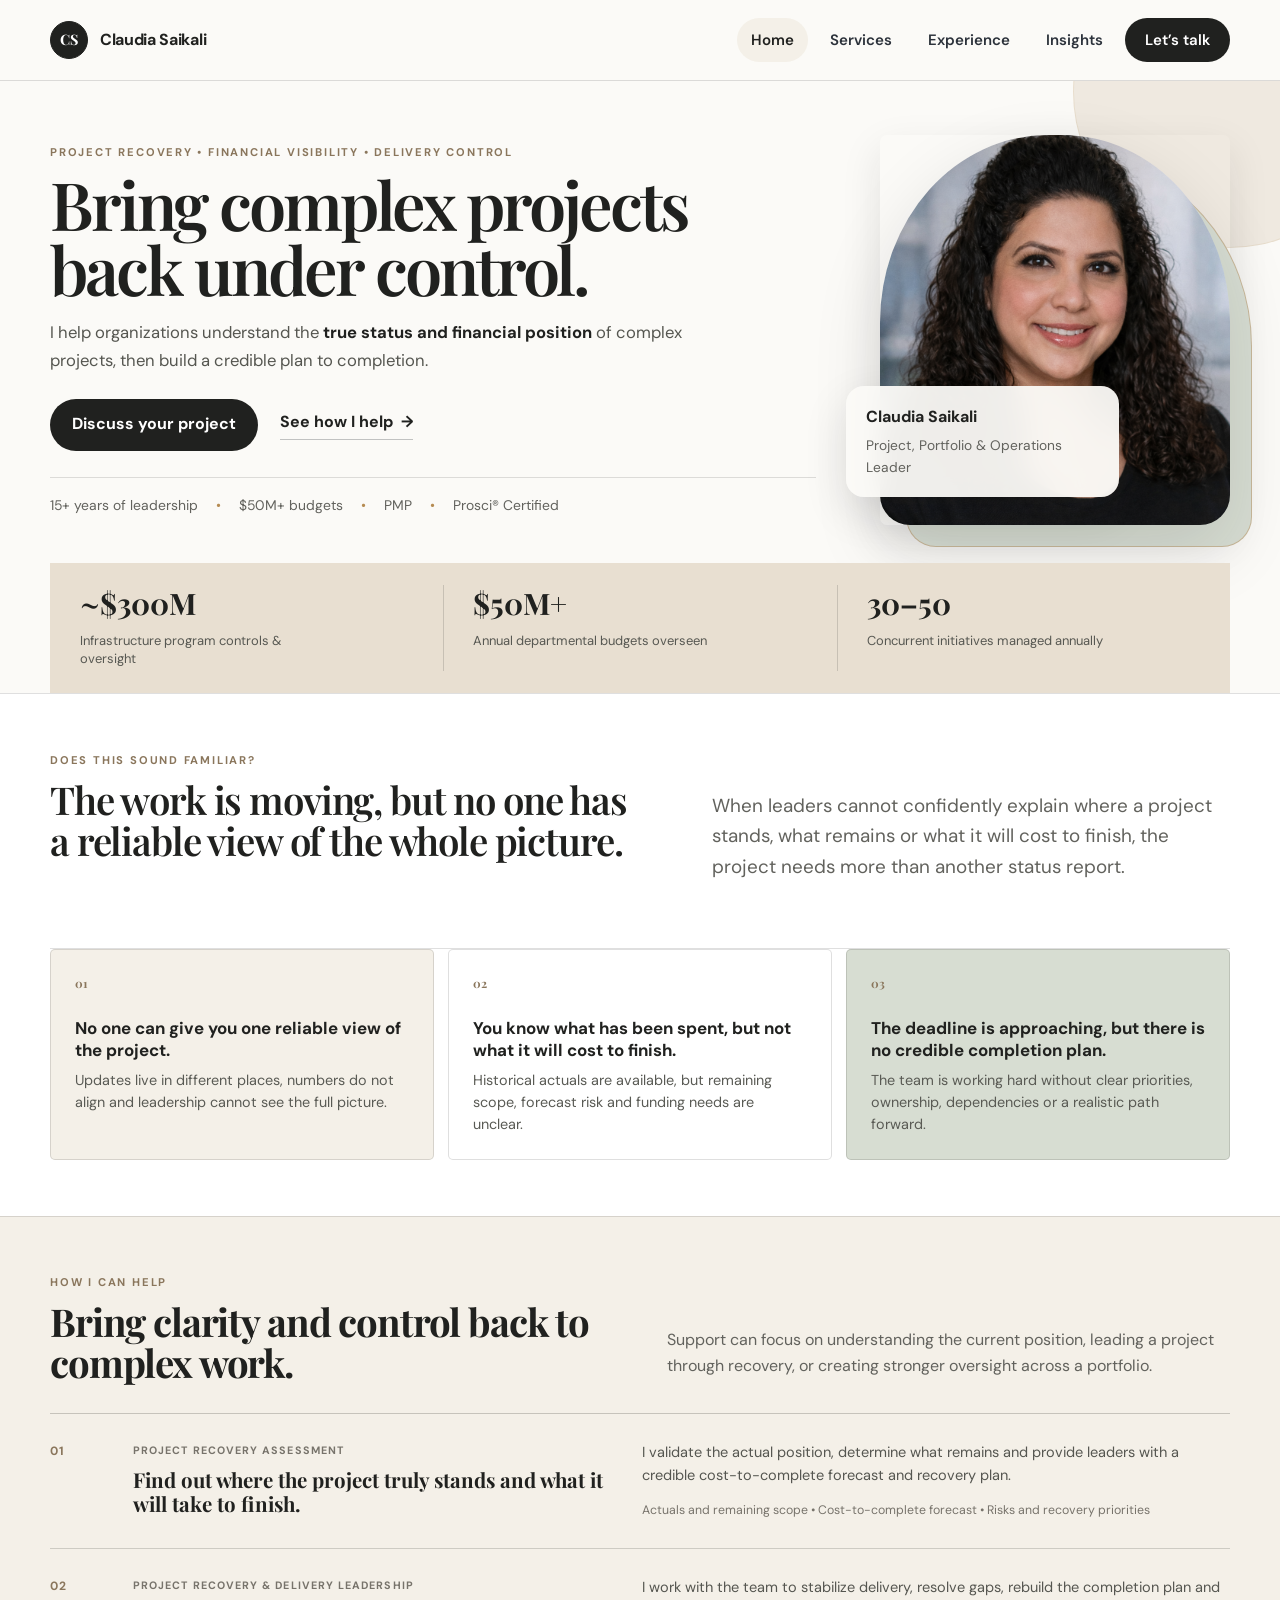
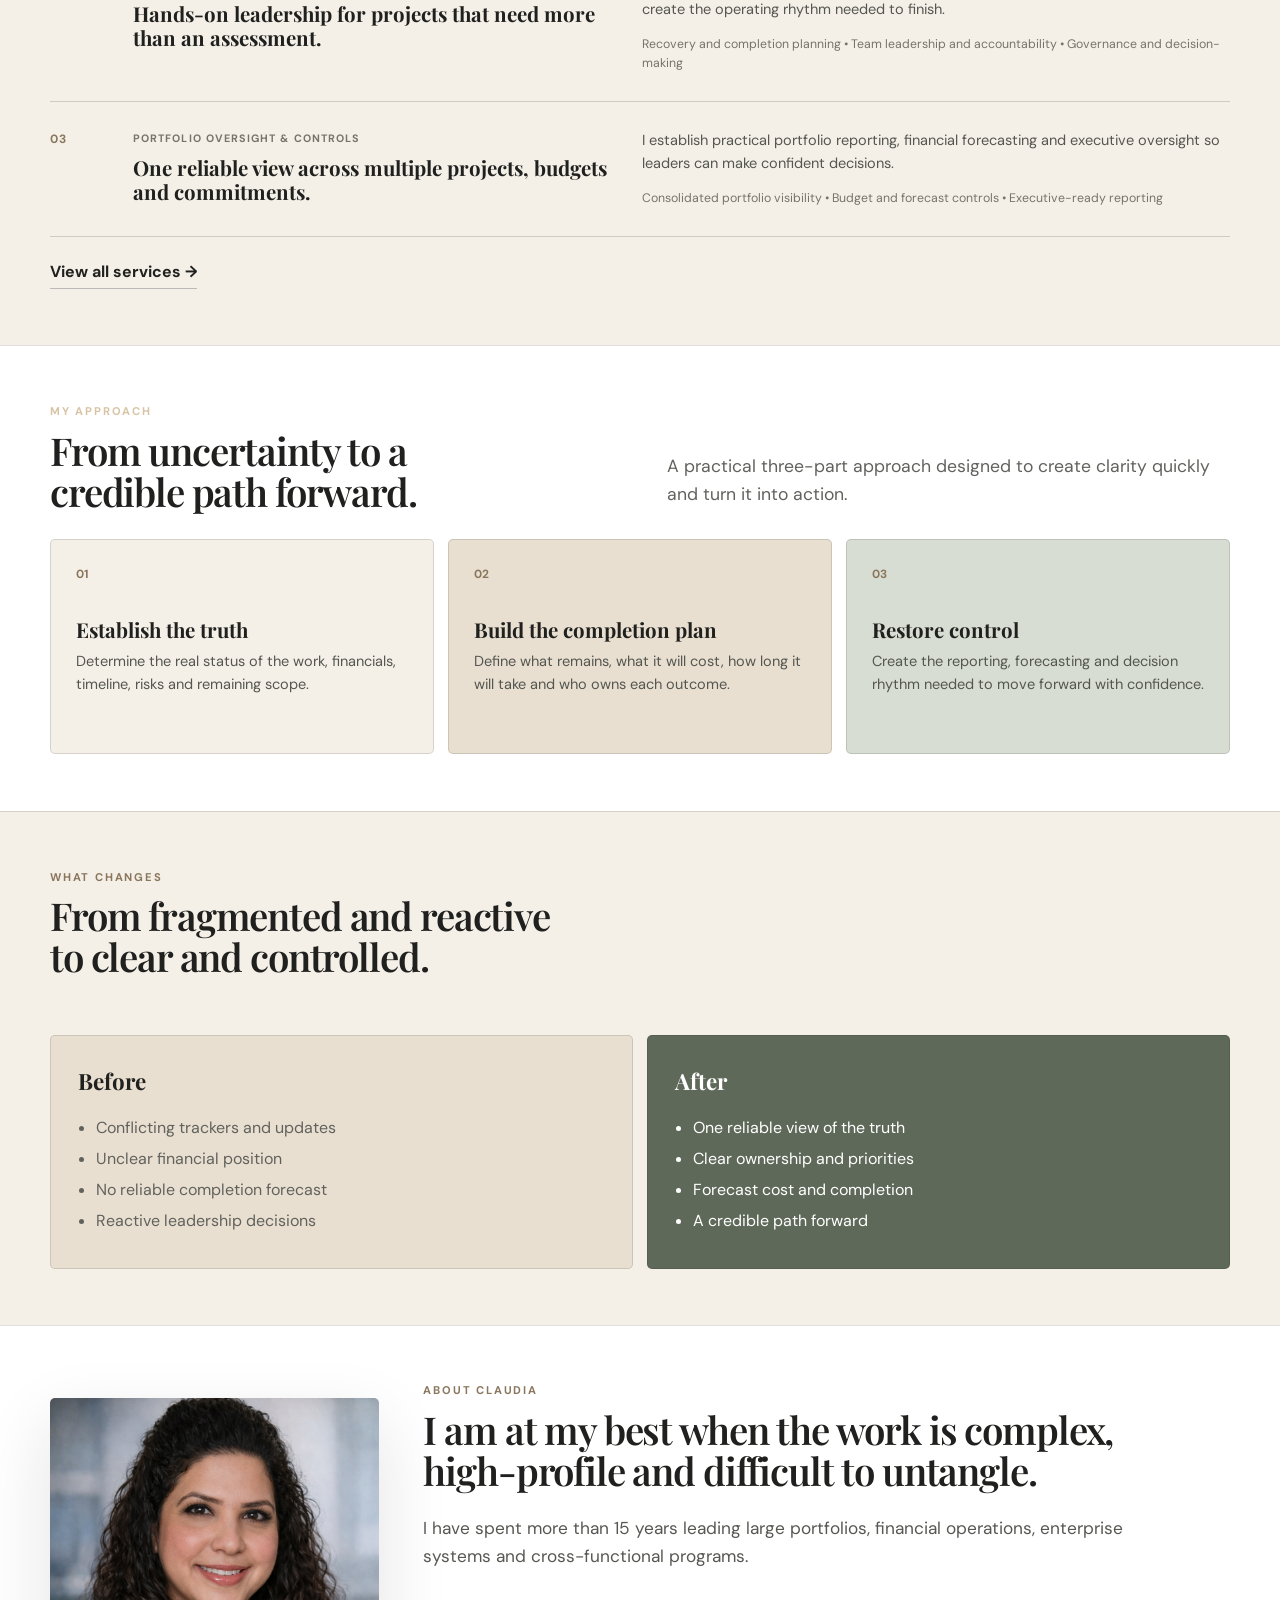
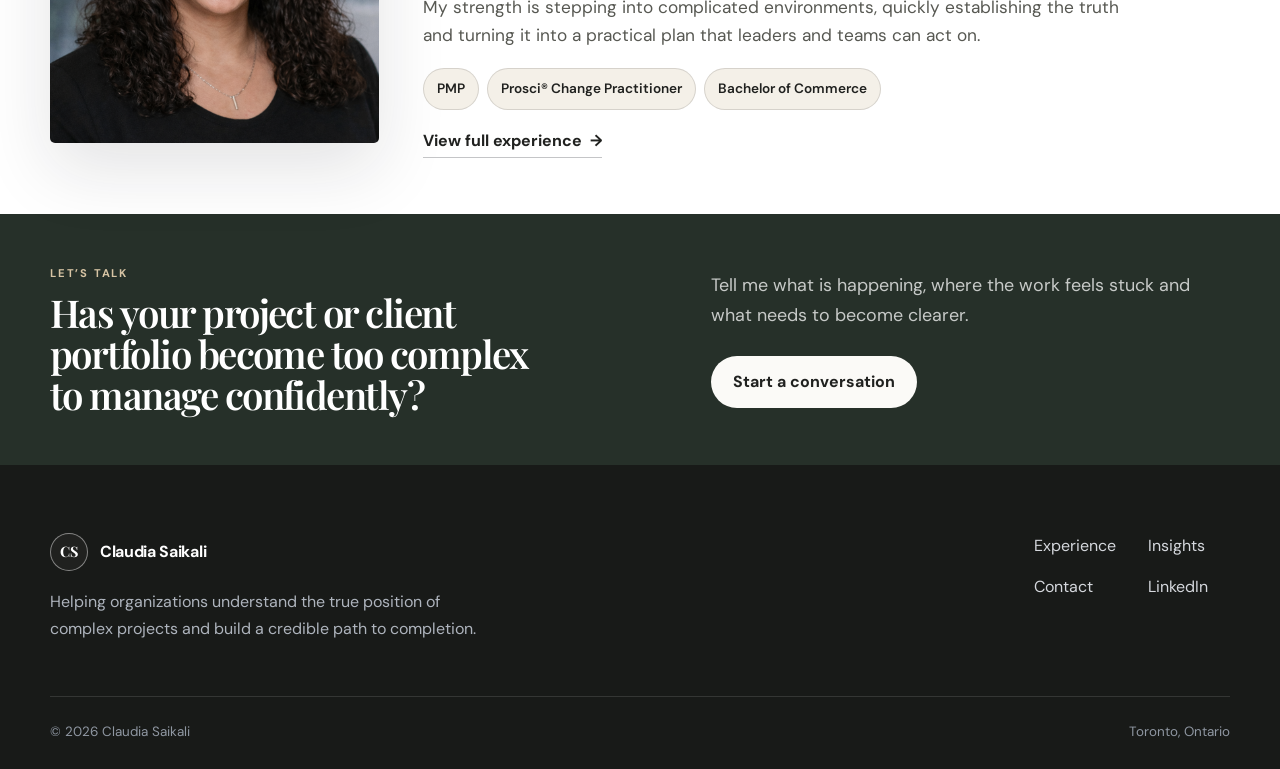
==== commit a1a7b1c8: "Add files via upload" ====
--- a/index.html
+++ b/index.html
@@ -15,15 +15,15 @@
 <style>
 :root{
   --ink:#20211f;
-  --muted:#64645f;
+  --muted:#62625d;
   --paper:#fbfaf7;
+  --white:#ffffff;
   --cream:#f4f0e8;
-  --sand:#e9e0d2;
-  --sage:#d9dfd4;
-  --sage-dark:#5f6959;
-  --stone:#e6e3dc;
+  --sand:#e8dfd1;
+  --sage:#d7ddd2;
+  --sage-deep:#5f6959;
+  --stone:#e5e2dc;
   --line:rgba(32,33,31,.14);
-  --white:#fff;
 }
 html{scroll-behavior:smooth}
 body{background:var(--paper);color:var(--ink)}
@@ -31,115 +31,118 @@
 .brand-mark{background:var(--ink);color:#fff}
 .nav-cta{background:var(--ink)!important;color:#fff!important}
 
-/* HERO — intentionally the largest heading on the page */
-.home-hero{position:relative;overflow:hidden;background:var(--paper);padding:56px 0 0}
-.home-hero:after{content:"";position:absolute;width:310px;height:310px;right:-95px;top:-130px;border-radius:50%;background:var(--sand);opacity:.72}
-.home-hero-grid{position:relative;z-index:1;display:grid;grid-template-columns:minmax(0,1.3fr) minmax(285px,.62fr);gap:48px;align-items:center}
-.home-hero h1{max-width:720px;margin:0 0 18px;font-family:"Playfair Display",serif;font-size:clamp(3rem,5.4vw,5rem);line-height:.98;letter-spacing:-.045em}
-.home-hero-lead{max-width:680px;margin:0;font-size:1.06rem;line-height:1.68;color:#555650}
-.home-hero-actions{display:flex;gap:20px;align-items:center;margin-top:24px}
-.trust-row{display:flex;flex-wrap:wrap;gap:8px 18px;margin-top:26px;padding-top:16px;border-top:1px solid var(--line);font-size:.78rem;color:#66655f}
-.portrait-wrap{width:min(100%,350px);margin-left:auto;border-radius:7px;box-shadow:0 15px 40px rgba(32,33,31,.10)}
-.portrait-wrap img{width:100%;max-height:390px;object-fit:cover}
+/* HERO */
+.hero{position:relative;overflow:hidden;padding:54px 0 0!important;background:var(--paper)!important}
+.hero:after{content:"";position:absolute;right:-105px;top:-145px;width:310px;height:310px;border-radius:50%;background:var(--sand);opacity:.6}
+.hero-grid{position:relative;z-index:1;display:grid!important;grid-template-columns:minmax(0,1.3fr) minmax(285px,.62fr)!important;gap:48px!important;align-items:center!important}
+.hero h1{max-width:720px;margin:0 0 18px;font-family:"Playfair Display",serif;font-size:clamp(3rem,5.2vw,4.9rem)!important;line-height:.98!important;letter-spacing:-.045em}
+.hero-lead{max-width:680px;margin:0;color:#555650;font-size:1.04rem!important;line-height:1.66!important}
+.hero-actions{margin-top:24px!important}
+.trust-row{margin-top:26px!important;padding-top:16px!important;border-top:1px solid var(--line)!important}
+.portrait-wrap{width:min(100%,350px)!important;margin-left:auto!important;border-radius:7px!important;box-shadow:0 15px 40px rgba(32,33,31,.10)!important}
+.portrait-wrap img{width:100%!important;max-height:390px!important;object-fit:cover!important}
 .portrait-accent{background:var(--sage)!important}
 .portrait-caption{background:rgba(251,250,247,.95)!important;color:var(--ink)!important}
-.home-stats{position:relative;z-index:1;display:grid!important;grid-template-columns:repeat(3,1fr);margin-top:38px!important;border:1px solid var(--line)!important;border-radius:6px 6px 0 0;overflow:hidden;background:#fff!important}
-.home-stats>div{display:flex!important;flex-direction:column!important;gap:4px;padding:21px 25px!important;background:#fff!important;border-right:1px solid var(--line)!important}
-.home-stats>div:last-child{border-right:0!important}
-.home-stats strong{font-family:"Playfair Display",serif;font-size:1.65rem;color:var(--ink)}
-.home-stats span{font-size:.8rem;color:var(--muted)}
-
-/* GLOBAL HOME SECTIONS */
-.section{padding:58px 0!important;border-top:1px solid var(--line)}
-.section-heading{max-width:700px;margin:0 0 26px}
-.section-heading.narrow{max-width:650px}
-.section-heading h2,.method-header h2,.profile-copy h2{margin:0;font-family:"Playfair Display",serif;font-size:clamp(2rem,3.2vw,3rem);line-height:1.07;letter-spacing:-.03em}
-.kicker{margin:0 0 10px!important;color:#8a765c!important;font-size:.71rem!important;font-weight:700!important;letter-spacing:.16em!important;text-transform:uppercase}
-.kicker.light{color:#d8c5a6!important}
-
-/* PROBLEM */
+
+/* Metrics flow out of the hero instead of looking like three tables */
+.hero-stats{position:relative;z-index:1;display:grid!important;grid-template-columns:repeat(3,1fr)!important;margin-top:38px!important;padding:0!important;background:var(--sand)!important;border:0!important;border-radius:0!important}
+.hero-stats>div{position:relative;display:flex!important;flex-direction:column!important;gap:5px;padding:25px 30px!important;background:transparent!important;border:0!important}
+.hero-stats>div+div:before{content:"";position:absolute;left:0;top:22px;bottom:22px;width:1px;background:rgba(32,33,31,.16)}
+.hero-stats strong{font-family:"Playfair Display",serif;font-size:1.85rem;color:var(--ink)}
+.hero-stats span{max-width:250px;color:#575852;font-size:.81rem;line-height:1.4}
+
+/* Global section rhythm */
+.section{padding:56px 0!important;border-top:1px solid var(--line)!important}
+.section-heading{max-width:700px!important;margin:0 0 25px!important}
+.section-heading h2,.method-header h2,.profile-copy h2,.help-intro h2{margin:0;font-family:"Playfair Display",serif;font-size:clamp(2rem,3vw,2.85rem)!important;line-height:1.07!important;letter-spacing:-.03em}
+.kicker{margin:0 0 9px!important;color:#8a765c!important;font-size:.7rem!important;font-weight:700!important;letter-spacing:.16em!important;text-transform:uppercase}
+.kicker.light{color:#d7c4a4!important}
+
+/* Problem section */
 .problem-section{background:#fff!important}
-.problem-intro{display:grid!important;grid-template-columns:1.15fr .85fr!important;gap:54px!important;align-items:end!important;margin-bottom:26px!important}
-.problem-intro>p{max-width:520px;margin:0 0 4px;color:var(--muted);line-height:1.65}
-.problem-list{display:grid!important;grid-template-columns:repeat(3,1fr)!important;gap:14px!important}
-.problem-item{display:block!important;padding:25px!important;background:var(--cream)!important;border:1px solid var(--line)!important;border-radius:6px!important}
+.problem-intro{display:grid!important;grid-template-columns:1.08fr .92fr!important;gap:54px!important;align-items:end!important;margin-bottom:26px!important}
+.problem-intro>p{max-width:520px;margin:0 0 4px;color:var(--muted);line-height:1.62}
+.problem-list{display:grid!important;grid-template-columns:repeat(3,minmax(0,1fr))!important;gap:14px!important}
+.problem-item{display:block!important;padding:24px!important;border:1px solid var(--line)!important;border-radius:5px!important;background:var(--cream)!important}
 .problem-item:nth-child(2){background:#fff!important}
 .problem-item:nth-child(3){background:var(--sage)!important}
-.problem-number{display:block!important;margin-bottom:25px!important;color:#8a765c!important;font-size:.75rem!important;font-weight:700!important}
-.problem-item h3{margin:0 0 9px;font-size:1.08rem;line-height:1.3}
-.problem-item p{margin:0;color:#5b5b56;line-height:1.55;font-size:.91rem}
-
-/* HOW I HELP */
+.problem-number{display:block!important;margin-bottom:23px!important;color:#8a765c!important;font-size:.74rem!important;font-weight:700!important}
+.problem-item h3{margin:0 0 9px;font-size:1.06rem;line-height:1.3}
+.problem-item p{margin:0;color:#595a54;font-size:.9rem;line-height:1.52}
+
+/* HOW I HELP: one clear horizontal system, no boxes within boxes */
 .services-section{background:var(--cream)!important}
-.service-layout{display:grid!important;grid-template-columns:repeat(3,1fr)!important;gap:14px!important}
-.service-feature{display:block!important;padding:27px!important;border:1px solid var(--line)!important;border-radius:6px!important;background:#fff!important}
-.service-feature:nth-child(2){background:var(--sand)!important}
-.service-feature:nth-child(3){background:var(--sage)!important}
-.service-index{display:block!important;margin-bottom:24px!important;color:#8a765c!important;font-size:.75rem!important;font-weight:700!important}
-.service-label{margin:0 0 9px!important;font-size:.69rem!important;font-weight:700!important;letter-spacing:.1em!important;text-transform:uppercase;color:#68665f!important}
-.service-feature h3{margin:0 0 10px;font-family:"Playfair Display",serif;font-size:1.35rem;line-height:1.15}
-.service-feature>div>p:not(.service-label){margin:0 0 15px;color:#575852;font-size:.91rem;line-height:1.55}
-.service-feature ul{margin:0;padding:15px 0 0 17px;border-top:1px solid rgba(32,33,31,.12)}
-.service-feature li{margin:6px 0;font-size:.86rem;line-height:1.4}
-
-/* MY APPROACH — fully rebuilt and always visible */
+.help-intro{display:grid;grid-template-columns:1fr 1fr;gap:54px;align-items:end;margin-bottom:30px}
+.help-intro>p{max-width:550px;margin:0 0 4px;color:var(--muted);line-height:1.62}
+.help-list{border-top:1px solid rgba(32,33,31,.22)}
+.help-row{display:grid!important;grid-template-columns:55px minmax(260px,.9fr) minmax(300px,1.1fr)!important;gap:28px!important;align-items:start!important;padding:28px 0!important;border-bottom:1px solid rgba(32,33,31,.18)!important;background:transparent!important}
+.help-index{color:#8a765c;font-size:.75rem;font-weight:700;letter-spacing:.08em}
+.service-label{margin:0 0 8px!important;color:#77736b!important;font-size:.67rem!important;font-weight:700!important;letter-spacing:.1em!important;text-transform:uppercase}
+.help-title h3{margin:0;font-family:"Playfair Display",serif;font-size:1.28rem;line-height:1.18}
+.help-copy p{margin:0;color:#555650;font-size:.91rem;line-height:1.56}
+.help-copy .help-meta{margin-top:13px;color:#77736b;font-size:.77rem;line-height:1.55}
+.help-link{display:inline-block;margin-top:22px}
+
+/* My approach */
 .method-section{background:#fff!important;color:var(--ink)!important}
-.method-header{display:grid!important;grid-template-columns:1.1fr .9fr!important;gap:54px!important;align-items:end!important;margin:0 0 28px!important}
-.method-header>p{margin:0 0 3px!important;color:var(--muted)!important;line-height:1.65!important}
+.method-header{display:grid!important;grid-template-columns:1fr 1fr!important;gap:54px!important;align-items:end!important;margin-bottom:26px!important}
+.method-header>p{margin:0 0 3px!important;color:var(--muted)!important;line-height:1.62!important}
 .method-header h2{color:var(--ink)!important}
-.method-grid,.method-grid-three{display:grid!important;grid-template-columns:repeat(3,1fr)!important;gap:14px!important;margin:0!important}
-.method-card{display:block!important;min-height:245px!important;padding:27px!important;border:1px solid var(--line)!important;border-radius:6px!important;background:var(--cream)!important;color:var(--ink)!important;opacity:1!important;visibility:visible!important;transform:none!important}
+.method-grid,.method-grid-three{display:grid!important;grid-template-columns:repeat(3,minmax(0,1fr))!important;gap:14px!important;margin:0!important}
+.method-card{display:block!important;min-height:215px!important;padding:25px!important;border:1px solid var(--line)!important;border-radius:5px!important;background:var(--cream)!important;color:var(--ink)!important;opacity:1!important;visibility:visible!important;transform:none!important}
 .method-card:nth-child(2){background:var(--sand)!important}
 .method-card:nth-child(3){background:var(--sage)!important}
-.method-card span{display:block!important;margin-bottom:40px!important;color:#8a765c!important;font-size:.75rem!important;font-weight:700!important}
-.method-card h3{display:block!important;margin:0 0 10px!important;color:var(--ink)!important;font-family:"Playfair Display",serif!important;font-size:1.35rem!important;line-height:1.15!important;opacity:1!important}
-.method-card p{display:block!important;margin:0!important;color:#555650!important;font-size:.92rem!important;line-height:1.58!important;opacity:1!important}
-
-/* BEFORE / AFTER */
+.method-card span{display:block!important;margin-bottom:34px!important;color:#8a765c!important;font-size:.74rem!important;font-weight:700!important}
+.method-card h3{display:block!important;margin:0 0 9px!important;color:var(--ink)!important;font-family:"Playfair Display",serif!important;font-size:1.28rem!important;line-height:1.17!important}
+.method-card p{display:block!important;margin:0!important;color:#555650!important;font-size:.91rem!important;line-height:1.55!important}
+
+/* Before / After */
 .before-after-section{background:var(--cream)!important}
 .before-after-grid{display:grid!important;grid-template-columns:1fr 1fr!important;gap:14px!important}
-.ba-card{padding:28px!important;border-radius:6px!important;border:1px solid var(--line)!important}
+.ba-card{padding:27px!important;border-radius:5px!important;border:1px solid var(--line)!important}
 .ba-card.before{background:var(--sand)!important;color:var(--ink)!important}
-.ba-card.after{background:var(--sage-dark)!important;color:#fff!important}
-.ba-card h3{margin:0 0 18px;font-family:"Playfair Display",serif;font-size:1.45rem}
+.ba-card.after{background:var(--sage-deep)!important;color:#fff!important}
+.ba-card h3{margin:0 0 17px;font-family:"Playfair Display",serif;font-size:1.4rem}
 .ba-card ul{margin:0;padding-left:18px}
-.ba-card li{margin:9px 0;line-height:1.45}
-.ba-card.after h3,.ba-card.after li,.ba-card.after ul{color:#fff!important}
-
-/* ABOUT */
+.ba-card li{margin:8px 0;line-height:1.43}
+.ba-card.after *{color:#fff!important}
+
+/* About */
 .profile-section{background:#fff!important}
-.profile-grid{display:grid!important;grid-template-columns:minmax(260px,.62fr) minmax(0,1.38fr)!important;gap:46px!important;align-items:center!important}
-.profile-image img{width:100%;max-height:355px;object-fit:cover;border-radius:6px}
-.profile-copy h2{max-width:700px;margin-bottom:15px}
-.profile-copy>p{max-width:720px;color:#575852;line-height:1.62}
-.credential-pills{display:flex;flex-wrap:wrap;gap:8px;margin:20px 0}
-.credential-pills span{padding:7px 11px;border:1px solid var(--line);border-radius:999px;background:var(--cream);font-size:.76rem}
+.profile-grid{display:grid!important;grid-template-columns:minmax(245px,.58fr) minmax(0,1.42fr)!important;gap:44px!important;align-items:center!important}
+.profile-image img{width:100%!important;max-height:345px!important;object-fit:cover!important;border-radius:5px!important}
+.profile-copy h2{max-width:720px;margin-bottom:14px!important}
+.profile-copy>p{max-width:720px;color:#575852;line-height:1.6}
+.credential-pills{gap:8px!important;margin:18px 0!important}
+.credential-pills span{background:var(--cream)!important;border:1px solid var(--line)!important}
 
 /* CTA */
-.cta-section{padding:52px 0!important;background:#263029!important;color:#fff!important}
-.cta-grid{display:grid!important;grid-template-columns:1.1fr .9fr!important;gap:54px!important;align-items:center!important}
-.cta-section h2{margin:0;color:#fff!important;font-family:"Playfair Display",serif;font-size:clamp(2rem,3vw,2.8rem)!important;line-height:1.07!important}
+.cta-section{padding:50px 0!important;background:#263029!important;color:#fff!important}
+.cta-grid{display:grid!important;grid-template-columns:1.08fr .92fr!important;gap:52px!important;align-items:center!important}
+.cta-section h2{margin:0;color:#fff!important;font-family:"Playfair Display",serif;font-size:clamp(2rem,3vw,2.75rem)!important;line-height:1.07!important}
 .cta-section p{color:rgba(255,255,255,.74)!important}
 .button-light{background:var(--paper)!important;color:var(--ink)!important;border-color:var(--paper)!important}
 .site-footer{background:#181a18!important}
 
-/* Do not let animation hide content */
-.reveal{opacity:1!important;visibility:visible!important}
-.reveal.visible{opacity:1!important}
+/* Never hide content because of reveal animation */
+.reveal{opacity:1!important;visibility:visible!important;transform:none!important}
 
 @media(max-width:900px){
-  .home-hero-grid,.problem-intro,.method-header,.profile-grid,.cta-grid{grid-template-columns:1fr!important;gap:26px!important}
-  .problem-list,.service-layout,.method-grid,.method-grid-three{grid-template-columns:1fr!important}
+  .hero-grid,.problem-intro,.help-intro,.method-header,.profile-grid,.cta-grid{grid-template-columns:1fr!important;gap:25px!important}
   .portrait-wrap{margin:0!important}
+  .problem-list,.method-grid,.method-grid-three{grid-template-columns:1fr!important}
+  .help-row{grid-template-columns:42px 1fr!important}
+  .help-copy{grid-column:2}
 }
 @media(max-width:700px){
-  .home-hero{padding-top:42px}
-  .home-hero h1{font-size:2.85rem}
-  .home-stats{grid-template-columns:1fr}
-  .home-stats>div{border-right:0!important;border-bottom:1px solid var(--line)!important}
-  .home-stats>div:last-child{border-bottom:0!important}
-  .section{padding:46px 0!important}
+  .hero{padding-top:40px!important}
+  .hero h1{font-size:2.85rem!important}
+  .hero-stats{grid-template-columns:1fr!important}
+  .hero-stats>div+div:before{left:25px;right:25px;top:0;bottom:auto;width:auto;height:1px}
+  .section{padding:45px 0!important}
   .before-after-grid{grid-template-columns:1fr!important}
+  .help-row{grid-template-columns:1fr!important;gap:10px!important}
+  .help-copy{grid-column:auto}
   .method-card{min-height:0!important}
 }
 </style>
@@ -165,15 +168,15 @@
 <script>document.querySelectorAll(".nav a")[0].classList.add("active")</script>
 
 <main id="main">
-<section class="home-hero">
-  <div class="shell home-hero-grid">
+<section class="hero">
+  <div class="shell hero-grid">
     <div class="reveal">
       <p class="kicker">Project recovery • Financial visibility • Delivery control</p>
       <h1>Bring complex projects back under control.</h1>
-      <p class="home-hero-lead">
-        I help organizations understand the <strong>true status and financial position</strong> of complex projects—then build a credible plan to completion.
+      <p class="hero-lead">
+        I help organizations understand the <strong>true status and financial position</strong> of complex projects, then build a credible plan to completion.
       </p>
-      <div class="home-hero-actions">
+      <div class="hero-actions">
         <a class="button button-dark" href="contact.html">Discuss your project</a>
         <a class="text-link" href="#how-i-help">See how I help <span>→</span></a>
       </div>
@@ -188,10 +191,10 @@
     </div>
   </div>
 
-  <div class="shell home-stats reveal">
-    <div><strong>$50M+</strong><span>departmental budgets overseen</span></div>
-    <div><strong>30–50</strong><span>concurrent projects managed annually</span></div>
-    <div><strong>15+ years</strong><span>leading complex portfolios and transformation</span></div>
+  <div class="shell hero-stats reveal">
+    <div><strong>~$300M</strong><span>Infrastructure program controls &amp; oversight</span></div>
+    <div><strong>$50M+</strong><span>Annual departmental budgets overseen</span></div>
+    <div><strong>30–50</strong><span>Concurrent initiatives managed annually</span></div>
   </div>
 </section>
 
@@ -200,14 +203,14 @@
     <div class="problem-intro">
       <div class="section-heading reveal">
         <p class="kicker">Does this sound familiar?</p>
-        <h2>The work is moving—but no one has a reliable view of the whole picture.</h2>
+        <h2>The work is moving, but no one has a reliable view of the whole picture.</h2>
       </div>
       <p class="reveal">When leaders cannot confidently explain where a project stands, what remains or what it will cost to finish, the project needs more than another status report.</p>
     </div>
 
     <div class="problem-list">
       <article class="problem-item reveal"><span class="problem-number">01</span><div><h3>No one can give you one reliable view of the project.</h3><p>Updates live in different places, numbers do not align and leadership cannot see the full picture.</p></div></article>
-      <article class="problem-item reveal"><span class="problem-number">02</span><div><h3>You know what has been spent—but not what it will cost to finish.</h3><p>Historical actuals are available, but remaining scope, forecast risk and funding needs are unclear.</p></div></article>
+      <article class="problem-item reveal"><span class="problem-number">02</span><div><h3>You know what has been spent, but not what it will cost to finish.</h3><p>Historical actuals are available, but remaining scope, forecast risk and funding needs are unclear.</p></div></article>
       <article class="problem-item reveal"><span class="problem-number">03</span><div><h3>The deadline is approaching, but there is no credible completion plan.</h3><p>The team is working hard without clear priorities, ownership, dependencies or a realistic path forward.</p></div></article>
     </div>
   </div>
@@ -215,42 +218,52 @@
 
 <section id="how-i-help" class="section services-section">
   <div class="shell">
-    <div class="section-heading reveal">
-      <p class="kicker">How I can help</p>
-      <h2>Focused support to establish the truth, rebuild the plan and restore control.</h2>
-    </div>
-
-    <div class="service-layout">
-      <article class="service-feature reveal">
-        <span class="service-index">01</span>
-        <div>
+    <div class="help-intro reveal">
+      <div>
+        <p class="kicker">How I can help</p>
+        <h2>Bring clarity and control back to complex work.</h2>
+      </div>
+      <p>Support can focus on understanding the current position, leading a project through recovery, or creating stronger oversight across a portfolio.</p>
+    </div>
+
+    <div class="help-list">
+      <article class="help-row reveal">
+        <span class="help-index">01</span>
+        <div class="help-title">
           <p class="service-label">Project Recovery Assessment</p>
-          <h3>Find out where the project truly stands—and what it will take to finish.</h3>
+          <h3>Find out where the project truly stands and what it will take to finish.</h3>
+        </div>
+        <div class="help-copy">
           <p>I validate the actual position, determine what remains and provide leaders with a credible cost-to-complete forecast and recovery plan.</p>
-          <ul><li>Actuals and remaining scope</li><li>Cost-to-complete forecast</li><li>Risks and recovery priorities</li></ul>
-        </div>
-      </article>
-
-      <article class="service-feature reveal">
-        <span class="service-index">02</span>
-        <div>
-          <p class="service-label">Project recovery & delivery leadership</p>
+          <p class="help-meta">Actuals and remaining scope • Cost-to-complete forecast • Risks and recovery priorities</p>
+        </div>
+      </article>
+
+      <article class="help-row reveal">
+        <span class="help-index">02</span>
+        <div class="help-title">
+          <p class="service-label">Project Recovery &amp; Delivery Leadership</p>
           <h3>Hands-on leadership for projects that need more than an assessment.</h3>
+        </div>
+        <div class="help-copy">
           <p>I work with the team to stabilize delivery, resolve gaps, rebuild the completion plan and create the operating rhythm needed to finish.</p>
-          <ul><li>Recovery and completion planning</li><li>Team leadership and accountability</li><li>Governance and decision-making</li></ul>
-        </div>
-      </article>
-
-      <article class="service-feature reveal">
-        <span class="service-index">03</span>
-        <div>
-          <p class="service-label">Portfolio oversight & controls</p>
+          <p class="help-meta">Recovery and completion planning • Team leadership and accountability • Governance and decision-making</p>
+        </div>
+      </article>
+
+      <article class="help-row reveal">
+        <span class="help-index">03</span>
+        <div class="help-title">
+          <p class="service-label">Portfolio Oversight &amp; Controls</p>
           <h3>One reliable view across multiple projects, budgets and commitments.</h3>
+        </div>
+        <div class="help-copy">
           <p>I establish practical portfolio reporting, financial forecasting and executive oversight so leaders can make confident decisions.</p>
-          <ul><li>Consolidated portfolio visibility</li><li>Budget and forecast controls</li><li>Executive-ready reporting</li></ul>
-        </div>
-      </article>
-    </div>
+          <p class="help-meta">Consolidated portfolio visibility • Budget and forecast controls • Executive-ready reporting</p>
+        </div>
+      </article>
+    </div>
+    <a class="text-link help-link" href="services.html">View all services <span>→</span></a>
   </div>
 </section>
 
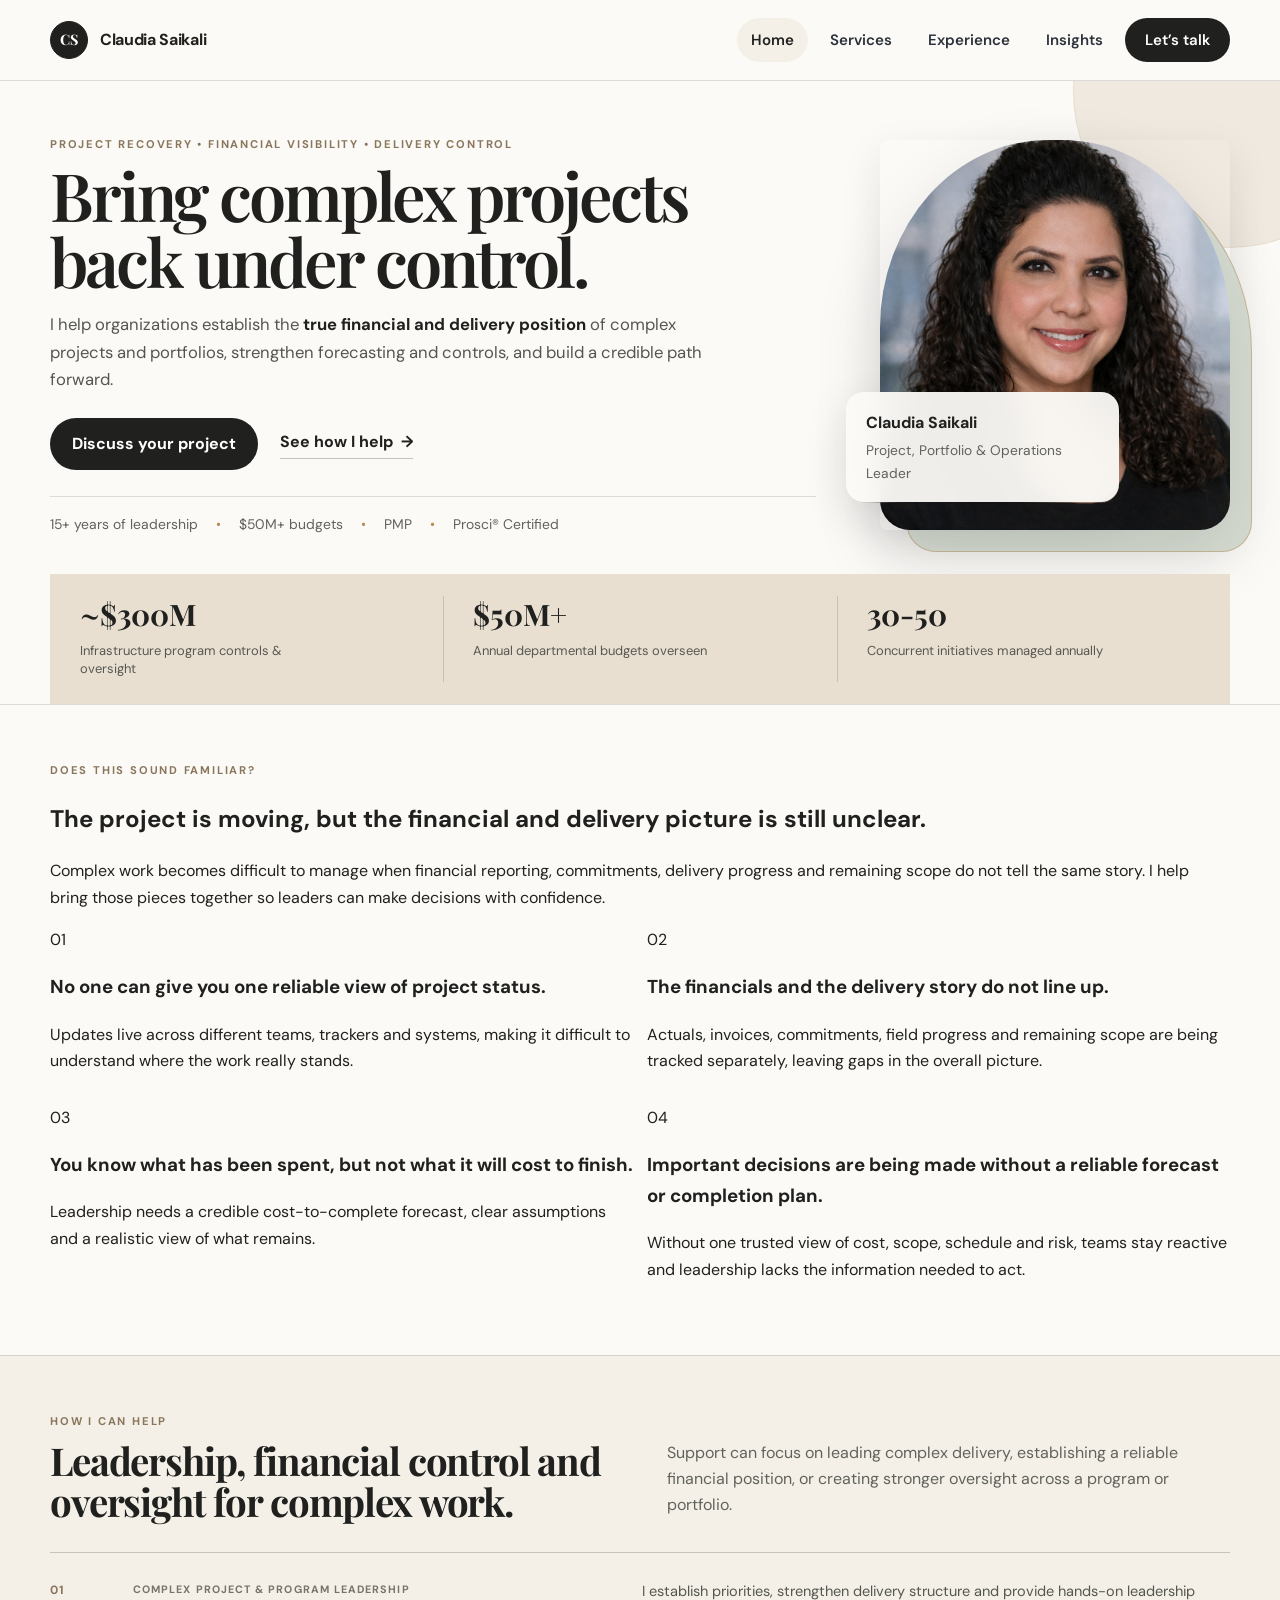
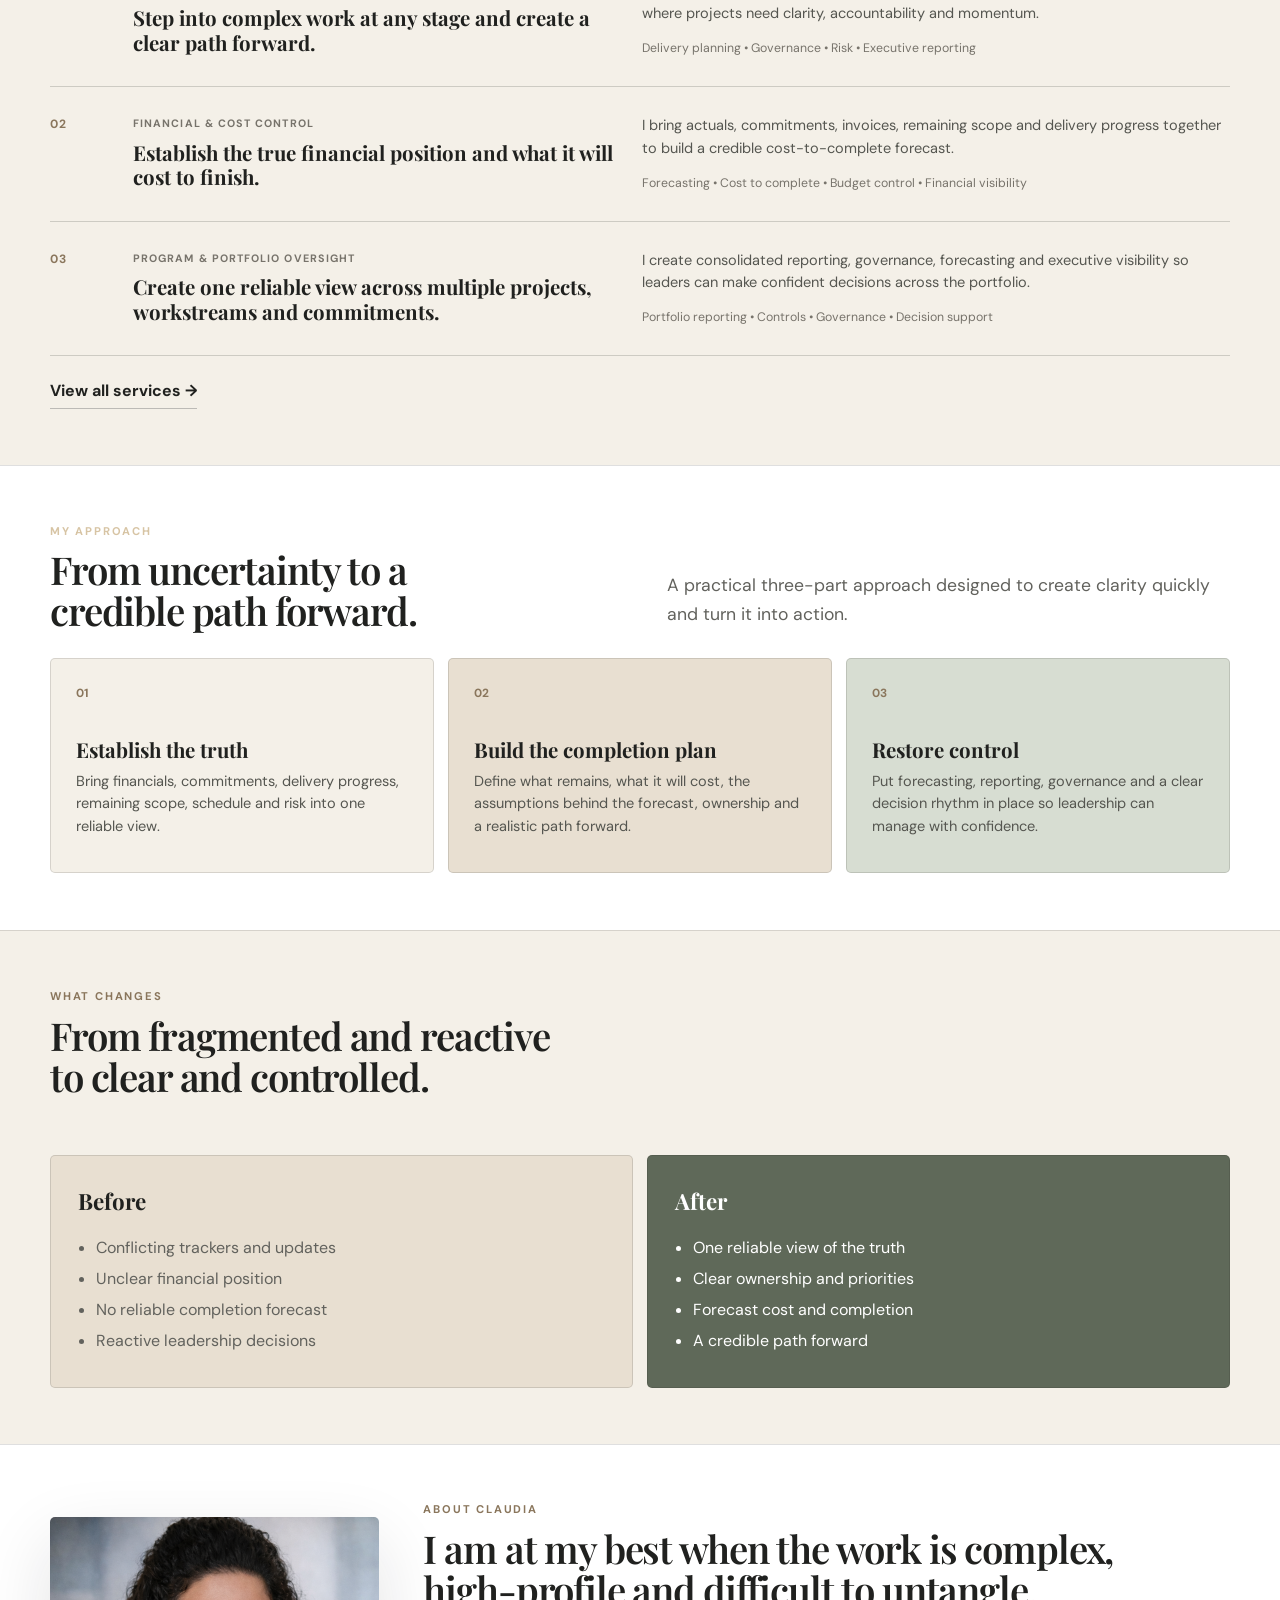
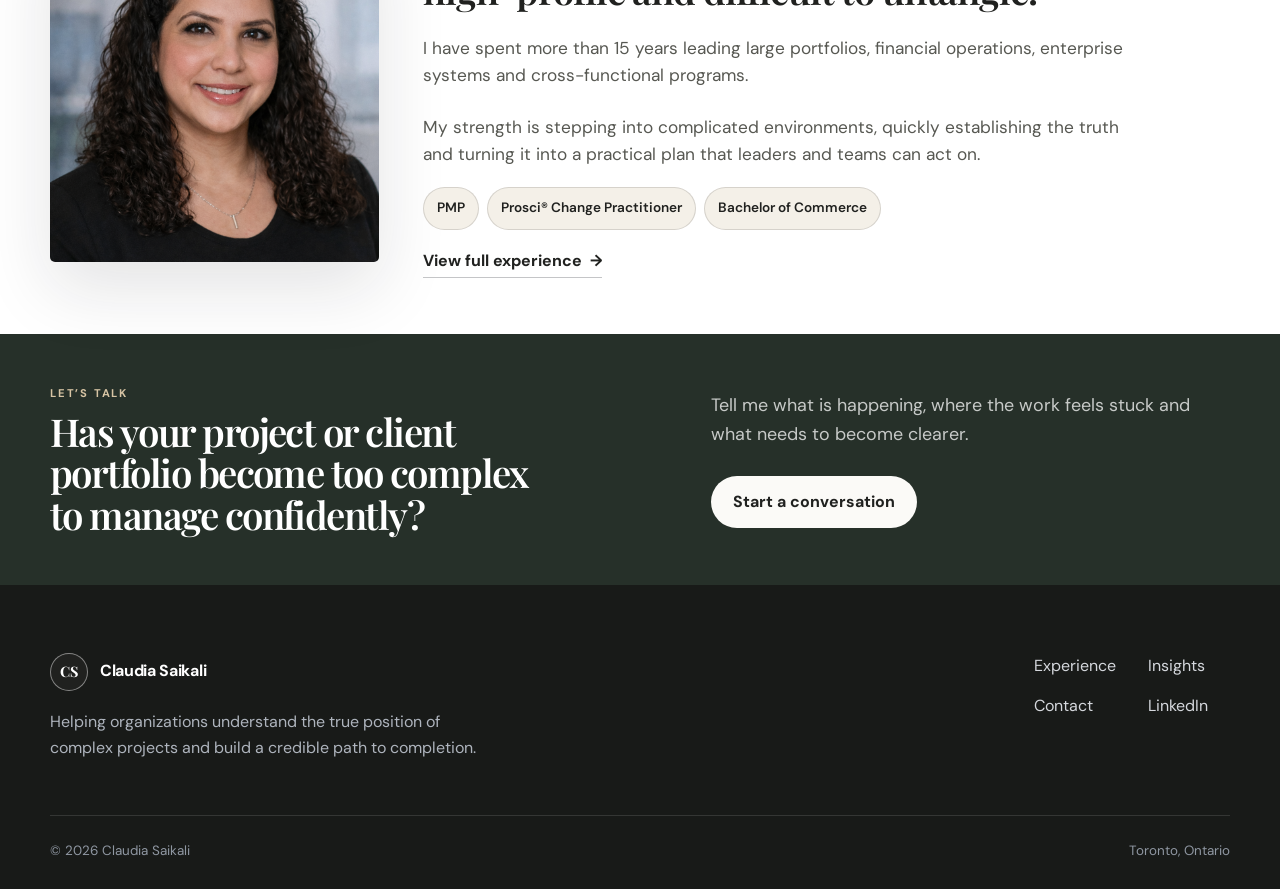
==== commit 19d4f5ed: "Add files via upload" ====
--- a/index.html
+++ b/index.html
@@ -147,6 +147,11 @@
 }
 </style>
 
+<style>
+.problem-grid{display:grid!important;grid-template-columns:repeat(2,minmax(0,1fr))!important;gap:14px!important}
+.problem-card{min-width:0!important}
+@media(max-width:760px){.problem-grid{grid-template-columns:1fr!important}}
+</style>
 </head>
 <body>
 <a class="skip-link" href="#main">Skip to content</a>
@@ -174,7 +179,7 @@
       <p class="kicker">Project recovery • Financial visibility • Delivery control</p>
       <h1>Bring complex projects back under control.</h1>
       <p class="hero-lead">
-        I help organizations understand the <strong>true status and financial position</strong> of complex projects, then build a credible plan to completion.
+        I help organizations establish the <strong>true financial and delivery position</strong> of complex projects and portfolios, strengthen forecasting and controls, and build a credible path forward.
       </p>
       <div class="hero-actions">
         <a class="button button-dark" href="contact.html">Discuss your project</a>
@@ -194,24 +199,24 @@
   <div class="shell hero-stats reveal">
     <div><strong>~$300M</strong><span>Infrastructure program controls &amp; oversight</span></div>
     <div><strong>$50M+</strong><span>Annual departmental budgets overseen</span></div>
-    <div><strong>30–50</strong><span>Concurrent initiatives managed annually</span></div>
-  </div>
-</section>
-
-<section class="section problem-section">
+    <div><strong>30-50</strong><span>Concurrent initiatives managed annually</span></div>
+  </div>
+</section>
+
+<section class="problem section">
   <div class="shell">
-    <div class="problem-intro">
-      <div class="section-heading reveal">
+    <div class="section-intro">
+      <div>
         <p class="kicker">Does this sound familiar?</p>
-        <h2>The work is moving, but no one has a reliable view of the whole picture.</h2>
+        <h2>The project is moving, but the financial and delivery picture is still unclear.</h2>
       </div>
-      <p class="reveal">When leaders cannot confidently explain where a project stands, what remains or what it will cost to finish, the project needs more than another status report.</p>
-    </div>
-
-    <div class="problem-list">
-      <article class="problem-item reveal"><span class="problem-number">01</span><div><h3>No one can give you one reliable view of the project.</h3><p>Updates live in different places, numbers do not align and leadership cannot see the full picture.</p></div></article>
-      <article class="problem-item reveal"><span class="problem-number">02</span><div><h3>You know what has been spent, but not what it will cost to finish.</h3><p>Historical actuals are available, but remaining scope, forecast risk and funding needs are unclear.</p></div></article>
-      <article class="problem-item reveal"><span class="problem-number">03</span><div><h3>The deadline is approaching, but there is no credible completion plan.</h3><p>The team is working hard without clear priorities, ownership, dependencies or a realistic path forward.</p></div></article>
+      <p>Complex work becomes difficult to manage when financial reporting, commitments, delivery progress and remaining scope do not tell the same story. I help bring those pieces together so leaders can make decisions with confidence.</p>
+    </div>
+    <div class="problem-grid">
+      <article class="problem-card"><span class="number">01</span><h3>No one can give you one reliable view of project status.</h3><p>Updates live across different teams, trackers and systems, making it difficult to understand where the work really stands.</p></article>
+      <article class="problem-card"><span class="number">02</span><h3>The financials and the delivery story do not line up.</h3><p>Actuals, invoices, commitments, field progress and remaining scope are being tracked separately, leaving gaps in the overall picture.</p></article>
+      <article class="problem-card"><span class="number">03</span><h3>You know what has been spent, but not what it will cost to finish.</h3><p>Leadership needs a credible cost-to-complete forecast, clear assumptions and a realistic view of what remains.</p></article>
+      <article class="problem-card"><span class="number">04</span><h3>Important decisions are being made without a reliable forecast or completion plan.</h3><p>Without one trusted view of cost, scope, schedule and risk, teams stay reactive and leadership lacks the information needed to act.</p></article>
     </div>
   </div>
 </section>
@@ -221,45 +226,45 @@
     <div class="help-intro reveal">
       <div>
         <p class="kicker">How I can help</p>
-        <h2>Bring clarity and control back to complex work.</h2>
+        <h2>Leadership, financial control and oversight for complex work.</h2>
       </div>
-      <p>Support can focus on understanding the current position, leading a project through recovery, or creating stronger oversight across a portfolio.</p>
+      <p>Support can focus on leading complex delivery, establishing a reliable financial position, or creating stronger oversight across a program or portfolio.</p>
     </div>
 
     <div class="help-list">
       <article class="help-row reveal">
         <span class="help-index">01</span>
         <div class="help-title">
-          <p class="service-label">Project Recovery Assessment</p>
-          <h3>Find out where the project truly stands and what it will take to finish.</h3>
+          <p class="service-label">Complex Project &amp; Program Leadership</p>
+          <h3>Step into complex work at any stage and create a clear path forward.</h3>
         </div>
         <div class="help-copy">
-          <p>I validate the actual position, determine what remains and provide leaders with a credible cost-to-complete forecast and recovery plan.</p>
-          <p class="help-meta">Actuals and remaining scope • Cost-to-complete forecast • Risks and recovery priorities</p>
+          <p>I establish priorities, strengthen delivery structure and provide hands-on leadership where projects need clarity, accountability and momentum.</p>
+          <p class="help-meta">Delivery planning • Governance • Risk • Executive reporting</p>
         </div>
       </article>
 
       <article class="help-row reveal">
         <span class="help-index">02</span>
         <div class="help-title">
-          <p class="service-label">Project Recovery &amp; Delivery Leadership</p>
-          <h3>Hands-on leadership for projects that need more than an assessment.</h3>
+          <p class="service-label">Financial &amp; Cost Control</p>
+          <h3>Establish the true financial position and what it will cost to finish.</h3>
         </div>
         <div class="help-copy">
-          <p>I work with the team to stabilize delivery, resolve gaps, rebuild the completion plan and create the operating rhythm needed to finish.</p>
-          <p class="help-meta">Recovery and completion planning • Team leadership and accountability • Governance and decision-making</p>
+          <p>I bring actuals, commitments, invoices, remaining scope and delivery progress together to build a credible cost-to-complete forecast.</p>
+          <p class="help-meta">Forecasting • Cost to complete • Budget control • Financial visibility</p>
         </div>
       </article>
 
       <article class="help-row reveal">
         <span class="help-index">03</span>
         <div class="help-title">
-          <p class="service-label">Portfolio Oversight &amp; Controls</p>
-          <h3>One reliable view across multiple projects, budgets and commitments.</h3>
+          <p class="service-label">Program &amp; Portfolio Oversight</p>
+          <h3>Create one reliable view across multiple projects, workstreams and commitments.</h3>
         </div>
         <div class="help-copy">
-          <p>I establish practical portfolio reporting, financial forecasting and executive oversight so leaders can make confident decisions.</p>
-          <p class="help-meta">Consolidated portfolio visibility • Budget and forecast controls • Executive-ready reporting</p>
+          <p>I create consolidated reporting, governance, forecasting and executive visibility so leaders can make confident decisions across the portfolio.</p>
+          <p class="help-meta">Portfolio reporting • Controls • Governance • Decision support</p>
         </div>
       </article>
     </div>
@@ -274,9 +279,9 @@
       <p>A practical three-part approach designed to create clarity quickly and turn it into action.</p>
     </div>
     <div class="method-grid method-grid-three">
-      <article class="method-card reveal"><span>01</span><h3>Establish the truth</h3><p>Determine the real status of the work, financials, timeline, risks and remaining scope.</p></article>
-      <article class="method-card reveal"><span>02</span><h3>Build the completion plan</h3><p>Define what remains, what it will cost, how long it will take and who owns each outcome.</p></article>
-      <article class="method-card reveal"><span>03</span><h3>Restore control</h3><p>Create the reporting, forecasting and decision rhythm needed to move forward with confidence.</p></article>
+      <article class="method-card reveal"><span>01</span><h3>Establish the truth</h3><p>Bring financials, commitments, delivery progress, remaining scope, schedule and risk into one reliable view.</p></article>
+      <article class="method-card reveal"><span>02</span><h3>Build the completion plan</h3><p>Define what remains, what it will cost, the assumptions behind the forecast, ownership and a realistic path forward.</p></article>
+      <article class="method-card reveal"><span>03</span><h3>Restore control</h3><p>Put forecasting, reporting, governance and a clear decision rhythm in place so leadership can manage with confidence.</p></article>
     </div>
   </div>
 </section>
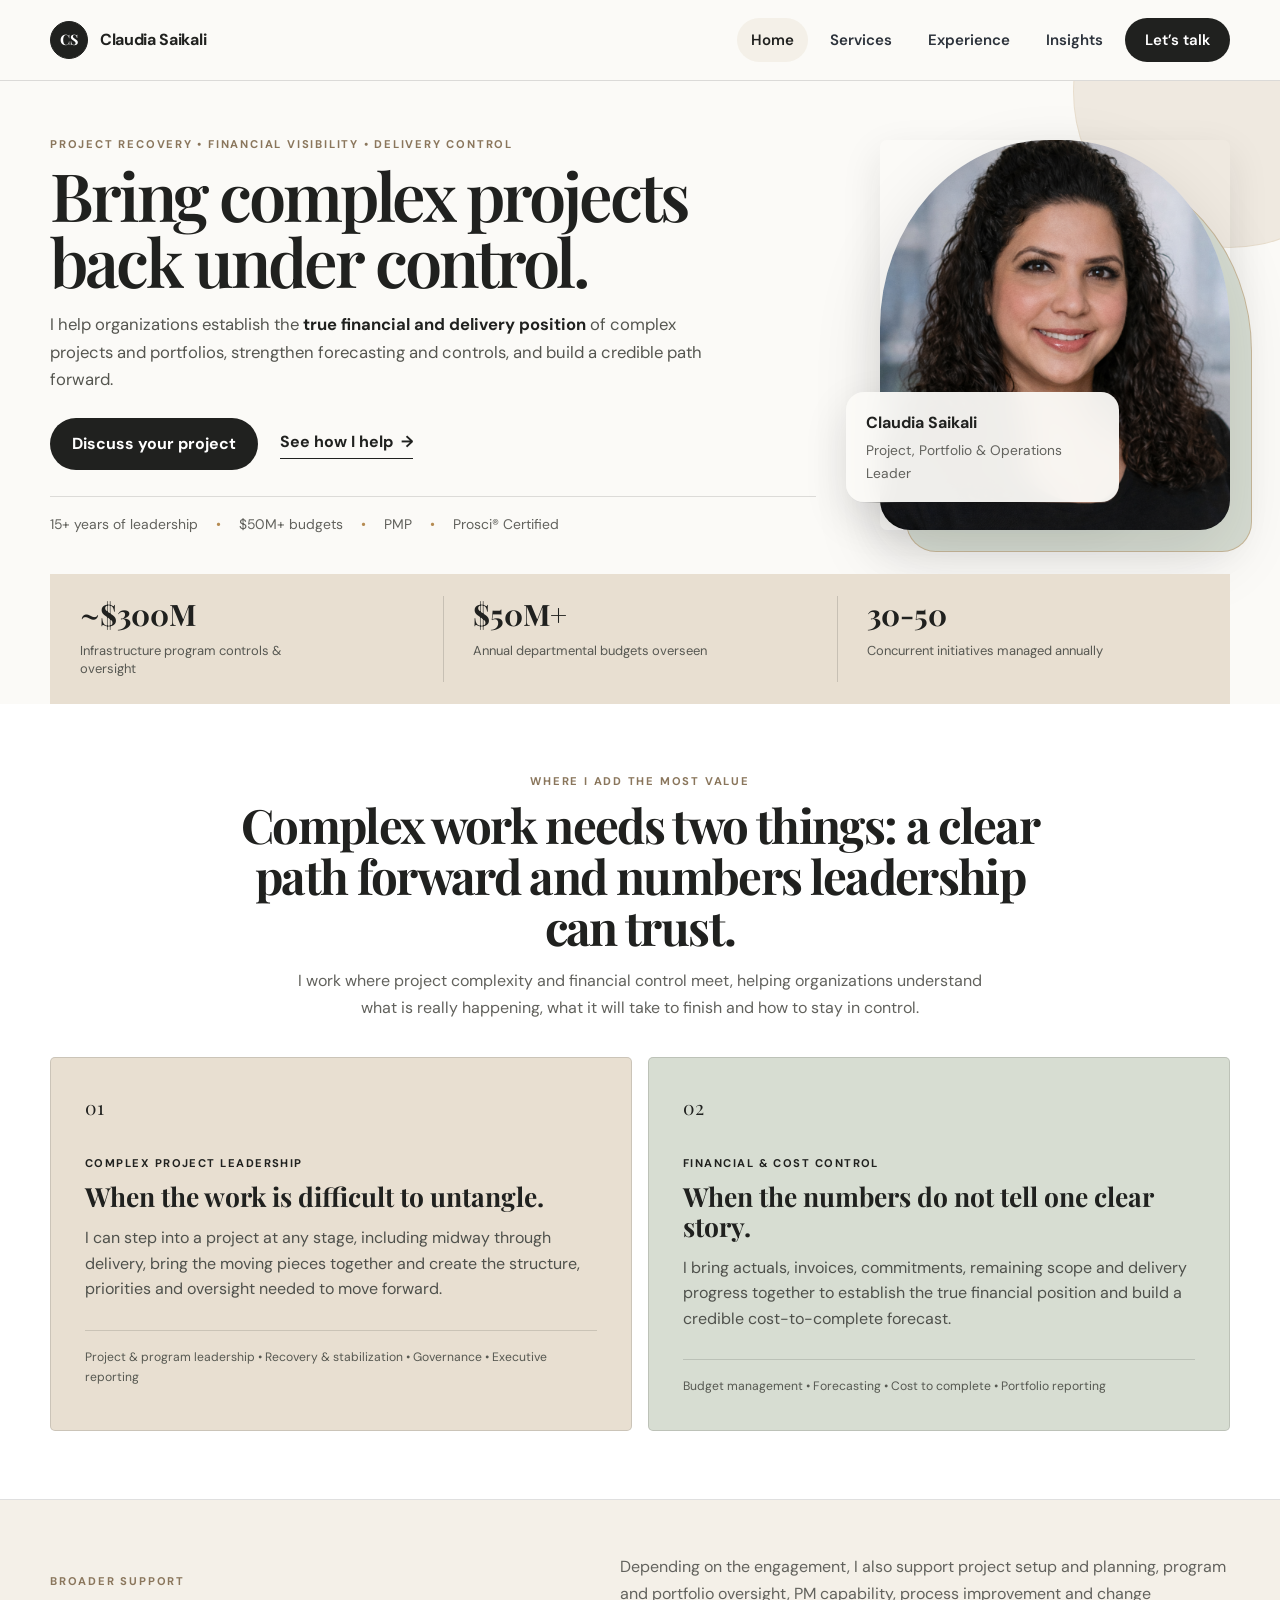
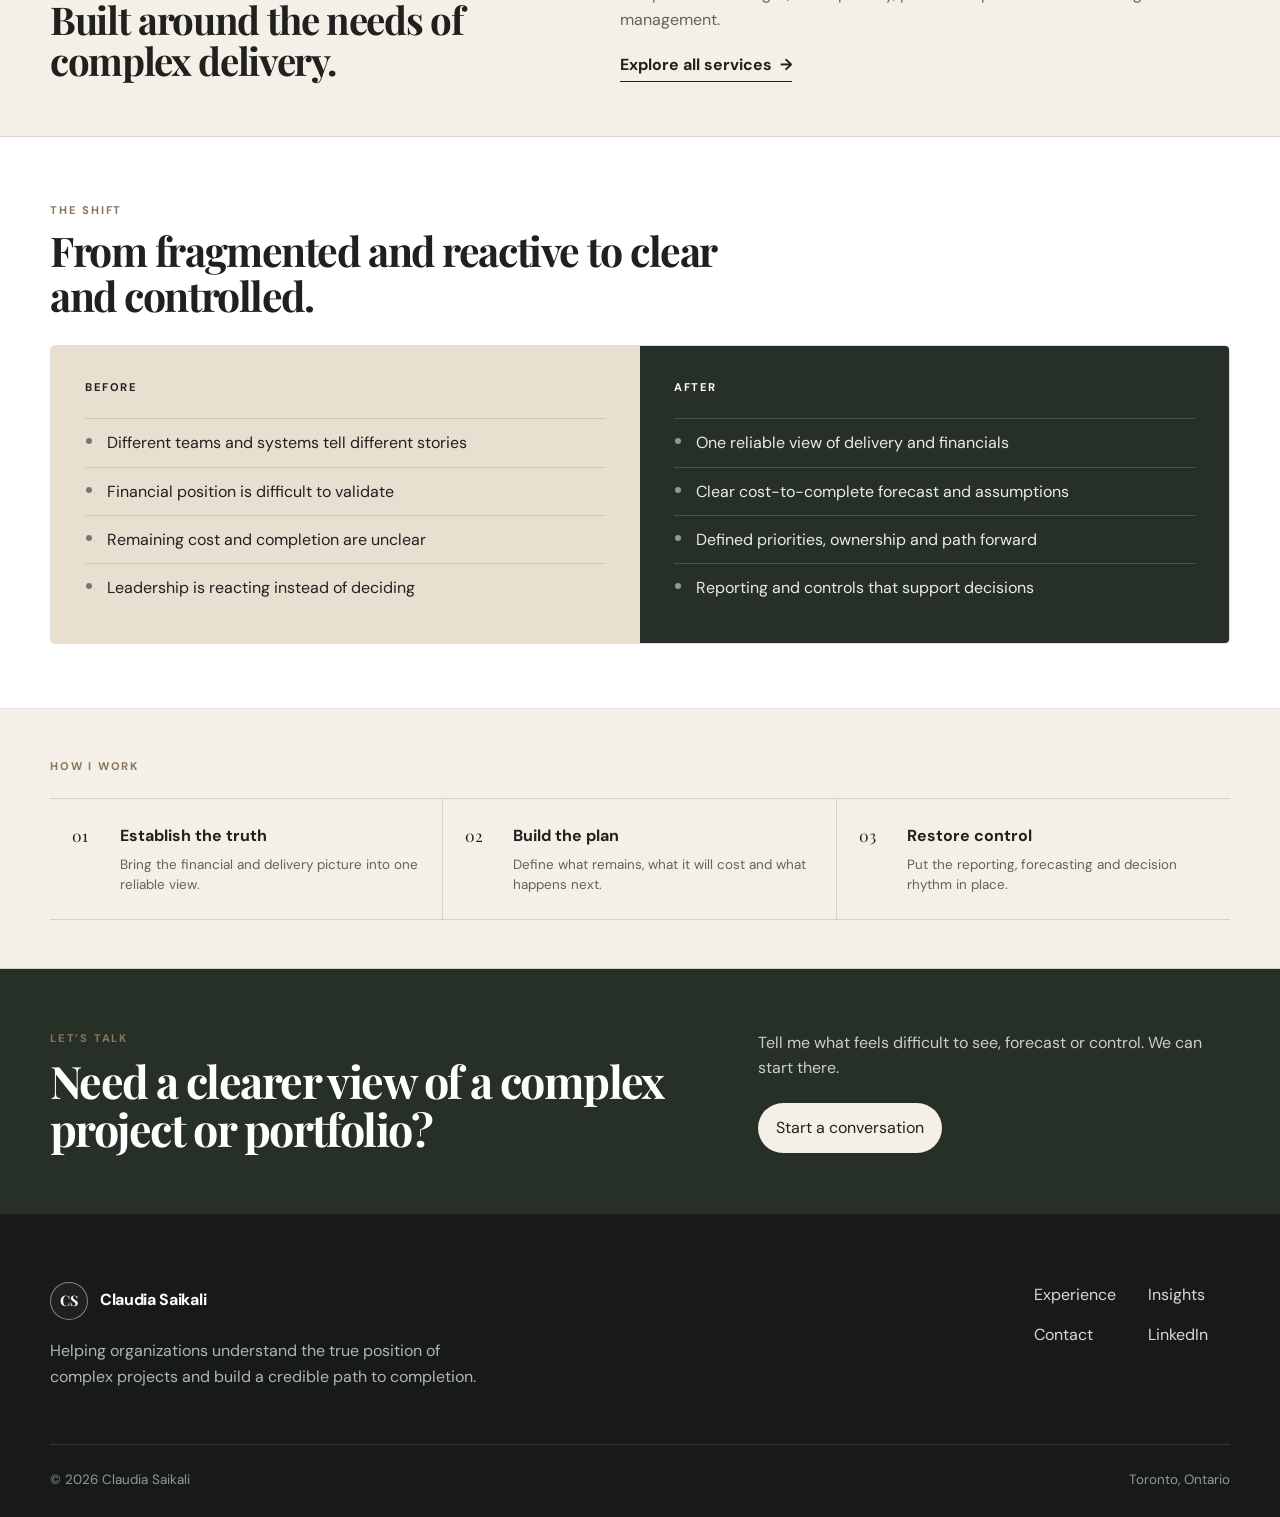
==== commit 25e751fe: "Add files via upload" ====
--- a/index.html
+++ b/index.html
@@ -152,6 +152,73 @@
 .problem-card{min-width:0!important}
 @media(max-width:760px){.problem-grid{grid-template-columns:1fr!important}}
 </style>
+
+<style>
+/* Short-form homepage rebuild */
+.focus-section{padding:68px 0;background:#fff;border-bottom:1px solid var(--line)}
+.focus-intro{max-width:820px;margin:0 auto 36px;text-align:center}
+.focus-intro h2,.services-bridge h2,.transformation-heading h2,.home-cta h2{
+  margin:0;font-family:"Playfair Display",serif;letter-spacing:-.035em;line-height:1.08
+}
+.focus-intro h2{font-size:clamp(2.15rem,3.7vw,3.35rem)}
+.focus-intro>p:last-child{max-width:690px;margin:16px auto 0;color:var(--muted);line-height:1.65}
+.focus-grid{display:grid;grid-template-columns:repeat(2,minmax(0,1fr));gap:16px}
+.focus-card{padding:34px;border:1px solid var(--line);border-radius:5px}
+.focus-card-sand{background:var(--sand)}
+.focus-card-sage{background:var(--sage)}
+.focus-number{display:block;margin-bottom:30px;font-family:"Playfair Display",serif;font-size:1.2rem}
+.focus-label{margin:0 0 10px;font-size:.7rem;font-weight:700;letter-spacing:.13em;text-transform:uppercase}
+.focus-card h3{margin:0 0 13px;font-family:"Playfair Display",serif;font-size:1.65rem;line-height:1.12}
+.focus-card>p:not(.focus-label){margin:0;color:#4f514c;line-height:1.6}
+.focus-tags{margin-top:28px;padding-top:16px;border-top:1px solid rgba(32,33,31,.15);font-size:.76rem;line-height:1.65;color:#565851}
+
+.services-bridge{padding:54px 0;background:var(--cream);border-bottom:1px solid var(--line)}
+.services-bridge-grid{display:grid;grid-template-columns:.9fr 1.1fr;gap:70px;align-items:end}
+.services-bridge h2{font-size:clamp(1.9rem,3vw,2.7rem)}
+.services-bridge-copy p{margin:0 0 18px;color:var(--muted);line-height:1.65}
+.text-link{color:var(--ink);font-weight:700;text-decoration:none;border-bottom:1px solid var(--ink);padding-bottom:3px}
+
+.transformation-section{padding:64px 0;background:#fff;border-bottom:1px solid var(--line)}
+.transformation-heading{max-width:720px;margin-bottom:28px}
+.transformation-heading h2{font-size:clamp(2rem,3.2vw,2.9rem)}
+.transformation-box{display:grid;grid-template-columns:1fr 1fr;border:1px solid var(--line);border-radius:5px;overflow:hidden}
+.state{padding:32px 34px}
+.state-before{background:var(--sand)}
+.state-after{background:#263027;color:#fff}
+.state-label{margin:0 0 22px;font-size:.7rem;font-weight:700;letter-spacing:.14em;text-transform:uppercase}
+.state ul{list-style:none;margin:0;padding:0}
+.state li{position:relative;padding:12px 0 12px 22px;border-top:1px solid rgba(32,33,31,.13);line-height:1.45}
+.state li:before{content:"";position:absolute;left:1px;top:19px;width:6px;height:6px;border-radius:50%;background:currentColor;opacity:.55}
+.state-after li{border-color:rgba(255,255,255,.16);color:rgba(255,255,255,.9)}
+
+.approach-strip{padding:48px 0;background:var(--cream);border-bottom:1px solid var(--line)}
+.approach-grid{display:grid;grid-template-columns:repeat(3,1fr);margin-top:22px;border-top:1px solid var(--line);border-bottom:1px solid var(--line)}
+.approach-step{display:grid;grid-template-columns:36px 1fr;gap:12px;padding:24px 22px;border-right:1px solid var(--line)}
+.approach-step:last-child{border-right:0}
+.approach-step>span{font-family:"Playfair Display",serif}
+.approach-step strong{display:block;margin-bottom:6px}
+.approach-step p{margin:0;color:var(--muted);font-size:.84rem;line-height:1.5}
+
+.home-cta{padding:60px 0;background:#263027;color:#fff}
+.home-cta-grid{display:grid;grid-template-columns:1.15fr .85fr;gap:70px;align-items:center}
+.home-cta .kicker{color:#c9bca7}
+.home-cta h2{font-size:clamp(2.15rem,3.5vw,3.2rem)}
+.home-cta-grid>div:last-child p{margin:0 0 22px;color:rgba(255,255,255,.76);line-height:1.6}
+.btn-light{display:inline-block;background:#f4f0e8!important;color:#20211f!important;text-decoration:none;padding:12px 18px;border-radius:999px}
+
+@media(max-width:800px){
+  .focus-grid,.services-bridge-grid,.transformation-box,.home-cta-grid{grid-template-columns:1fr}
+  .services-bridge-grid,.home-cta-grid{gap:24px}
+  .approach-grid{grid-template-columns:1fr}
+  .approach-step{border-right:0;border-bottom:1px solid var(--line)}
+  .approach-step:last-child{border-bottom:0}
+}
+@media(max-width:600px){
+  .focus-section,.transformation-section{padding:50px 0}
+  .focus-card,.state{padding:26px 24px}
+}
+</style>
+
 </head>
 <body>
 <a class="skip-link" href="#main">Skip to content</a>
@@ -202,135 +269,100 @@
     <div><strong>30-50</strong><span>Concurrent initiatives managed annually</span></div>
   </div>
 </section>
-
-<section class="problem section">
+<section class="focus-section">
   <div class="shell">
-    <div class="section-intro">
-      <div>
-        <p class="kicker">Does this sound familiar?</p>
-        <h2>The project is moving, but the financial and delivery picture is still unclear.</h2>
+    <div class="focus-intro">
+      <p class="kicker">Where I add the most value</p>
+      <h2>Complex work needs two things: a clear path forward and numbers leadership can trust.</h2>
+      <p>I work where project complexity and financial control meet, helping organizations understand what is really happening, what it will take to finish and how to stay in control.</p>
+    </div>
+
+    <div class="focus-grid">
+      <article class="focus-card focus-card-sand">
+        <span class="focus-number">01</span>
+        <p class="focus-label">Complex Project Leadership</p>
+        <h3>When the work is difficult to untangle.</h3>
+        <p>I can step into a project at any stage, including midway through delivery, bring the moving pieces together and create the structure, priorities and oversight needed to move forward.</p>
+        <div class="focus-tags">Project &amp; program leadership • Recovery &amp; stabilization • Governance • Executive reporting</div>
+      </article>
+
+      <article class="focus-card focus-card-sage">
+        <span class="focus-number">02</span>
+        <p class="focus-label">Financial &amp; Cost Control</p>
+        <h3>When the numbers do not tell one clear story.</h3>
+        <p>I bring actuals, invoices, commitments, remaining scope and delivery progress together to establish the true financial position and build a credible cost-to-complete forecast.</p>
+        <div class="focus-tags">Budget management • Forecasting • Cost to complete • Portfolio reporting</div>
+      </article>
+    </div>
+  </div>
+</section>
+
+<section class="services-bridge">
+  <div class="shell services-bridge-grid">
+    <div>
+      <p class="kicker">Broader support</p>
+      <h2>Built around the needs of complex delivery.</h2>
+    </div>
+    <div class="services-bridge-copy">
+      <p>Depending on the engagement, I also support project setup and planning, program and portfolio oversight, PM capability, process improvement and change management.</p>
+      <a class="text-link" href="services.html">Explore all services <span>→</span></a>
+    </div>
+  </div>
+</section>
+
+<section class="transformation-section">
+  <div class="shell">
+    <div class="transformation-heading">
+      <p class="kicker">The shift</p>
+      <h2>From fragmented and reactive to clear and controlled.</h2>
+    </div>
+
+    <div class="transformation-box">
+      <div class="state state-before">
+        <p class="state-label">Before</p>
+        <ul>
+          <li>Different teams and systems tell different stories</li>
+          <li>Financial position is difficult to validate</li>
+          <li>Remaining cost and completion are unclear</li>
+          <li>Leadership is reacting instead of deciding</li>
+        </ul>
       </div>
-      <p>Complex work becomes difficult to manage when financial reporting, commitments, delivery progress and remaining scope do not tell the same story. I help bring those pieces together so leaders can make decisions with confidence.</p>
-    </div>
-    <div class="problem-grid">
-      <article class="problem-card"><span class="number">01</span><h3>No one can give you one reliable view of project status.</h3><p>Updates live across different teams, trackers and systems, making it difficult to understand where the work really stands.</p></article>
-      <article class="problem-card"><span class="number">02</span><h3>The financials and the delivery story do not line up.</h3><p>Actuals, invoices, commitments, field progress and remaining scope are being tracked separately, leaving gaps in the overall picture.</p></article>
-      <article class="problem-card"><span class="number">03</span><h3>You know what has been spent, but not what it will cost to finish.</h3><p>Leadership needs a credible cost-to-complete forecast, clear assumptions and a realistic view of what remains.</p></article>
-      <article class="problem-card"><span class="number">04</span><h3>Important decisions are being made without a reliable forecast or completion plan.</h3><p>Without one trusted view of cost, scope, schedule and risk, teams stay reactive and leadership lacks the information needed to act.</p></article>
-    </div>
-  </div>
-</section>
-
-<section id="how-i-help" class="section services-section">
+      <div class="state state-after">
+        <p class="state-label">After</p>
+        <ul>
+          <li>One reliable view of delivery and financials</li>
+          <li>Clear cost-to-complete forecast and assumptions</li>
+          <li>Defined priorities, ownership and path forward</li>
+          <li>Reporting and controls that support decisions</li>
+        </ul>
+      </div>
+    </div>
+  </div>
+</section>
+
+<section class="approach-strip">
   <div class="shell">
-    <div class="help-intro reveal">
-      <div>
-        <p class="kicker">How I can help</p>
-        <h2>Leadership, financial control and oversight for complex work.</h2>
-      </div>
-      <p>Support can focus on leading complex delivery, establishing a reliable financial position, or creating stronger oversight across a program or portfolio.</p>
-    </div>
-
-    <div class="help-list">
-      <article class="help-row reveal">
-        <span class="help-index">01</span>
-        <div class="help-title">
-          <p class="service-label">Complex Project &amp; Program Leadership</p>
-          <h3>Step into complex work at any stage and create a clear path forward.</h3>
-        </div>
-        <div class="help-copy">
-          <p>I establish priorities, strengthen delivery structure and provide hands-on leadership where projects need clarity, accountability and momentum.</p>
-          <p class="help-meta">Delivery planning • Governance • Risk • Executive reporting</p>
-        </div>
-      </article>
-
-      <article class="help-row reveal">
-        <span class="help-index">02</span>
-        <div class="help-title">
-          <p class="service-label">Financial &amp; Cost Control</p>
-          <h3>Establish the true financial position and what it will cost to finish.</h3>
-        </div>
-        <div class="help-copy">
-          <p>I bring actuals, commitments, invoices, remaining scope and delivery progress together to build a credible cost-to-complete forecast.</p>
-          <p class="help-meta">Forecasting • Cost to complete • Budget control • Financial visibility</p>
-        </div>
-      </article>
-
-      <article class="help-row reveal">
-        <span class="help-index">03</span>
-        <div class="help-title">
-          <p class="service-label">Program &amp; Portfolio Oversight</p>
-          <h3>Create one reliable view across multiple projects, workstreams and commitments.</h3>
-        </div>
-        <div class="help-copy">
-          <p>I create consolidated reporting, governance, forecasting and executive visibility so leaders can make confident decisions across the portfolio.</p>
-          <p class="help-meta">Portfolio reporting • Controls • Governance • Decision support</p>
-        </div>
-      </article>
-    </div>
-    <a class="text-link help-link" href="services.html">View all services <span>→</span></a>
-  </div>
-</section>
-
-<section class="section method-section">
-  <div class="shell">
-    <div class="method-header reveal">
-      <div><p class="kicker light">My approach</p><h2>From uncertainty to a credible path forward.</h2></div>
-      <p>A practical three-part approach designed to create clarity quickly and turn it into action.</p>
-    </div>
-    <div class="method-grid method-grid-three">
-      <article class="method-card reveal"><span>01</span><h3>Establish the truth</h3><p>Bring financials, commitments, delivery progress, remaining scope, schedule and risk into one reliable view.</p></article>
-      <article class="method-card reveal"><span>02</span><h3>Build the completion plan</h3><p>Define what remains, what it will cost, the assumptions behind the forecast, ownership and a realistic path forward.</p></article>
-      <article class="method-card reveal"><span>03</span><h3>Restore control</h3><p>Put forecasting, reporting, governance and a clear decision rhythm in place so leadership can manage with confidence.</p></article>
-    </div>
-  </div>
-</section>
-
-<section class="section before-after-section">
-  <div class="shell">
-    <div class="section-heading narrow reveal">
-      <p class="kicker">What changes</p>
-      <h2>From fragmented and reactive to clear and controlled.</h2>
-    </div>
-    <div class="before-after-grid">
-      <article class="ba-card before reveal">
-        <h3>Before</h3>
-        <ul>
-          <li>Conflicting trackers and updates</li><li>Unclear financial position</li><li>No reliable completion forecast</li><li>Reactive leadership decisions</li>
-        </ul>
-      </article>
-      <article class="ba-card after reveal">
-        <h3>After</h3>
-        <ul>
-          <li>One reliable view of the truth</li><li>Clear ownership and priorities</li><li>Forecast cost and completion</li><li>A credible path forward</li>
-        </ul>
-      </article>
-    </div>
-  </div>
-</section>
-
-<section class="section profile-section">
-  <div class="shell profile-grid">
-    <div class="profile-image reveal"><img src="profile.jpg" alt="Claudia Saikali"></div>
-    <div class="profile-copy reveal">
-      <p class="kicker">About Claudia</p>
-      <h2>I am at my best when the work is complex, high-profile and difficult to untangle.</h2>
-      <p>I have spent more than 15 years leading large portfolios, financial operations, enterprise systems and cross-functional programs.</p>
-      <p>My strength is stepping into complicated environments, quickly establishing the truth and turning it into a practical plan that leaders and teams can act on.</p>
-      <div class="credential-pills"><span>PMP</span><span>Prosci® Change Practitioner</span><span>Bachelor of Commerce</span></div>
-      <a class="text-link" href="experience.html">View full experience <span>→</span></a>
-    </div>
-  </div>
-</section>
-
-<section class="cta-section">
-  <div class="shell cta-grid reveal">
-    <div><p class="kicker light">Let’s talk</p><h2>Has your project or client portfolio become too complex to manage confidently?</h2></div>
-    <div><p>Tell me what is happening, where the work feels stuck and what needs to become clearer.</p><a class="button button-light" href="contact.html">Start a conversation</a></div>
-  </div>
-</section>
-</main>
-
+    <p class="kicker">How I work</p>
+    <div class="approach-grid">
+      <div class="approach-step"><span>01</span><div><strong>Establish the truth</strong><p>Bring the financial and delivery picture into one reliable view.</p></div></div>
+      <div class="approach-step"><span>02</span><div><strong>Build the plan</strong><p>Define what remains, what it will cost and what happens next.</p></div></div>
+      <div class="approach-step"><span>03</span><div><strong>Restore control</strong><p>Put the reporting, forecasting and decision rhythm in place.</p></div></div>
+    </div>
+  </div>
+</section>
+
+<section class="home-cta">
+  <div class="shell home-cta-grid">
+    <div>
+      <p class="kicker">Let’s talk</p>
+      <h2>Need a clearer view of a complex project or portfolio?</h2>
+    </div>
+    <div>
+      <p>Tell me what feels difficult to see, forecast or control. We can start there.</p>
+      <a class="btn btn-light" href="contact.html">Start a conversation</a>
+    </div>
+  </div>
+</section>
 <footer class="site-footer">
   <div class="shell footer-grid">
     <div>
@@ -354,5 +386,4 @@
 document.querySelectorAll(".reveal").forEach(el=>observer.observe(el));
 </script>
 
-</body>
-</html>
+</body>
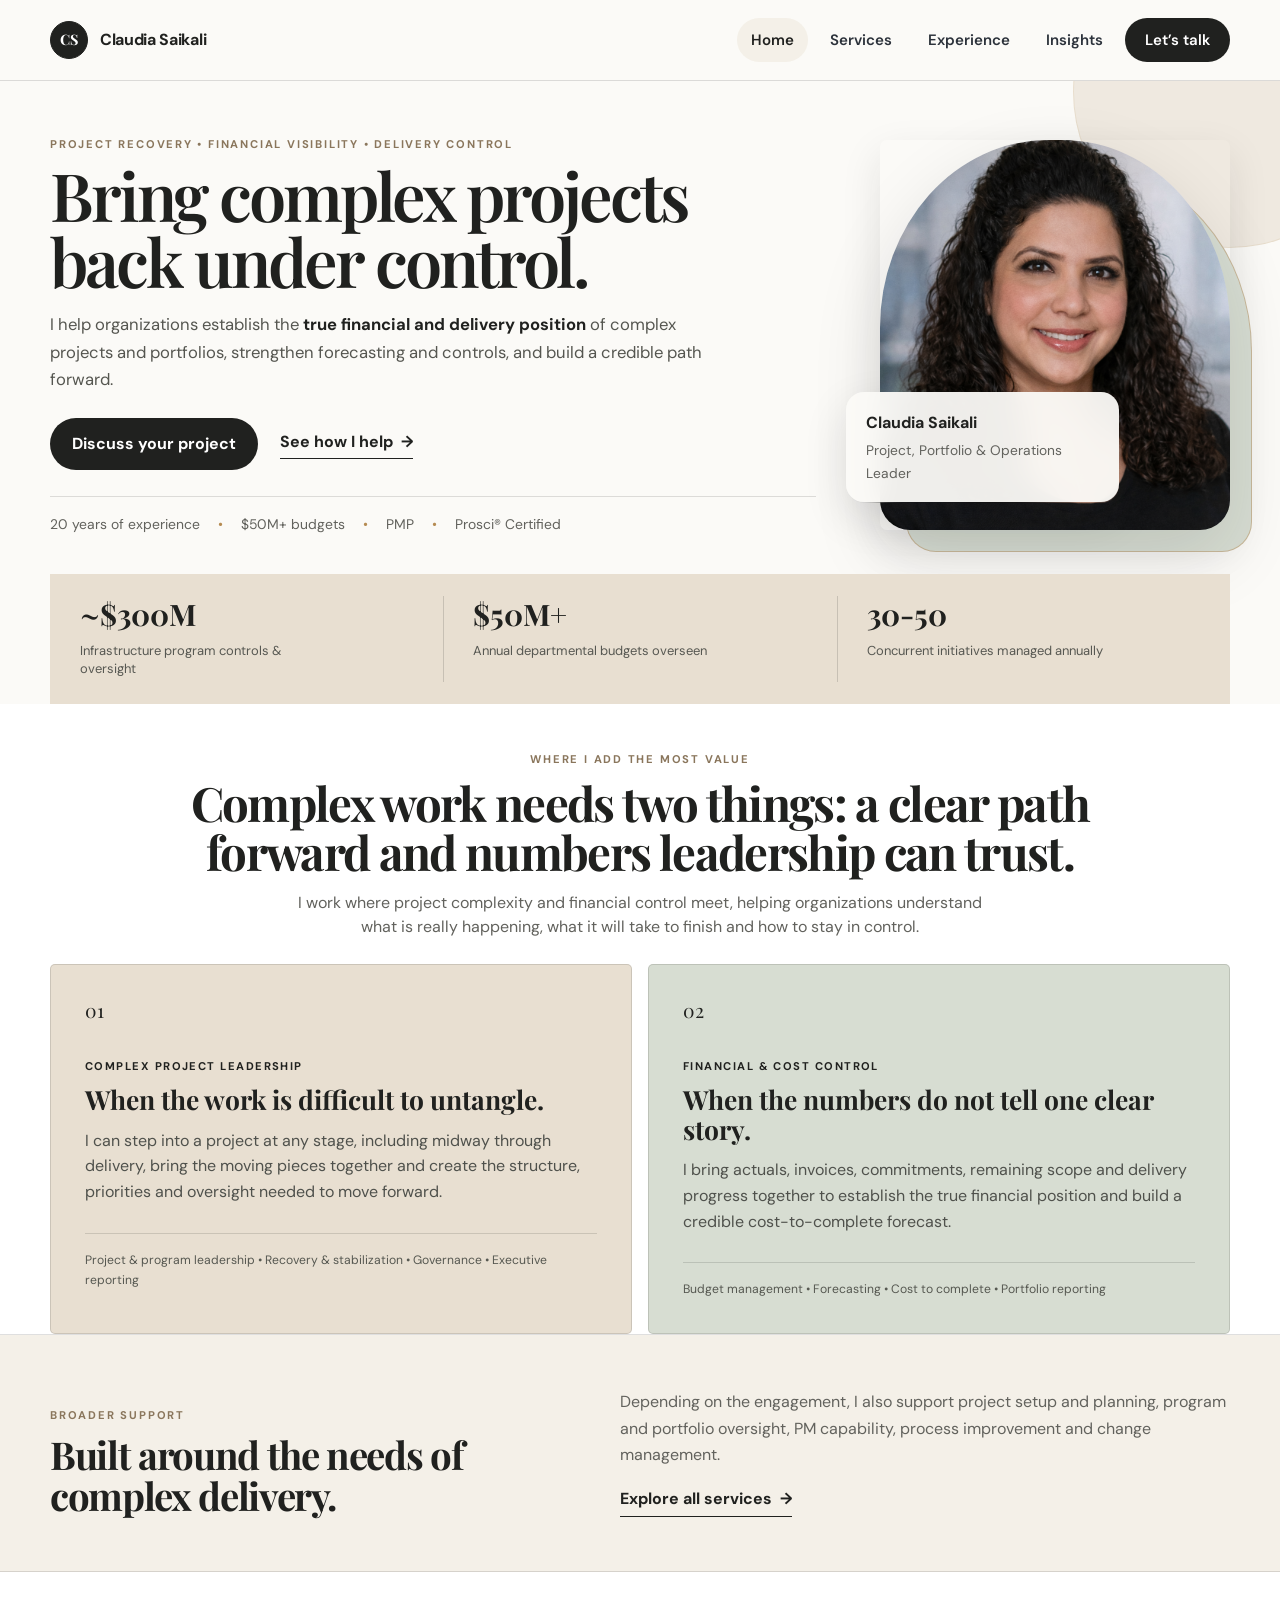
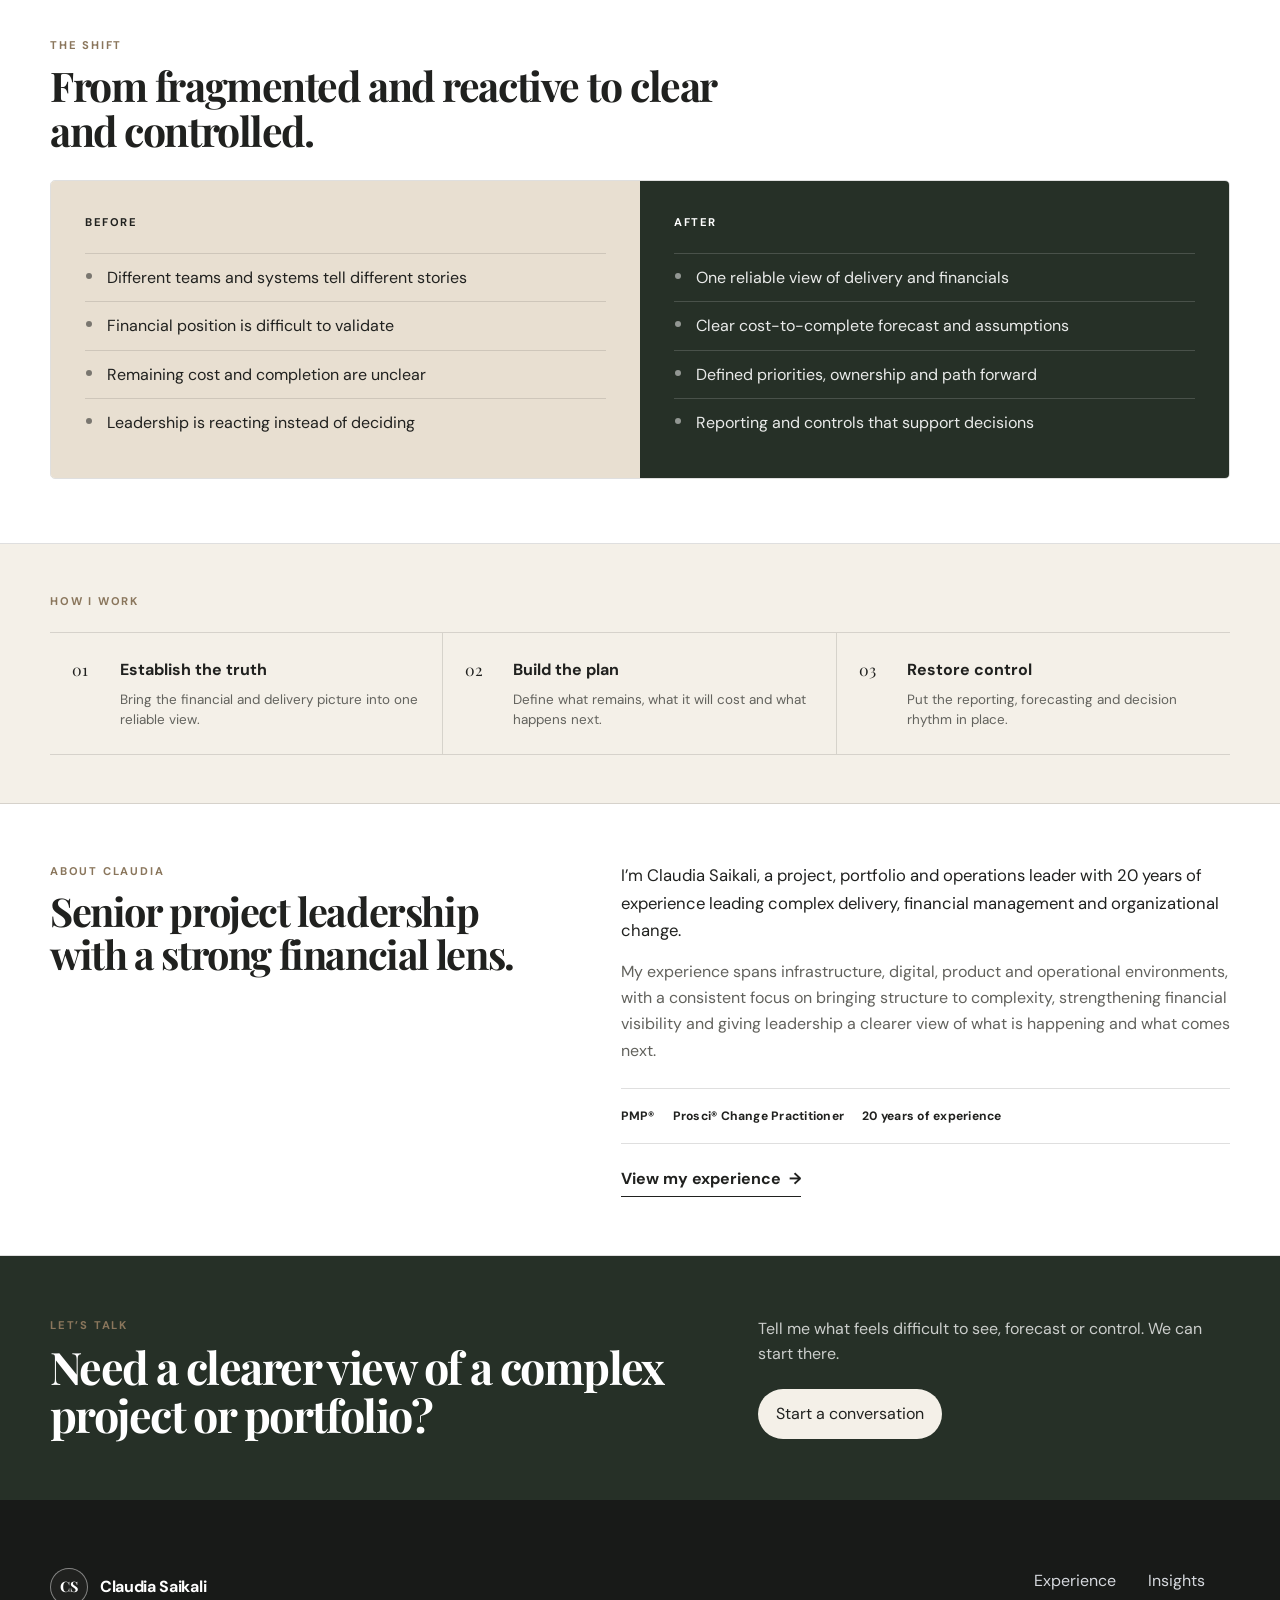
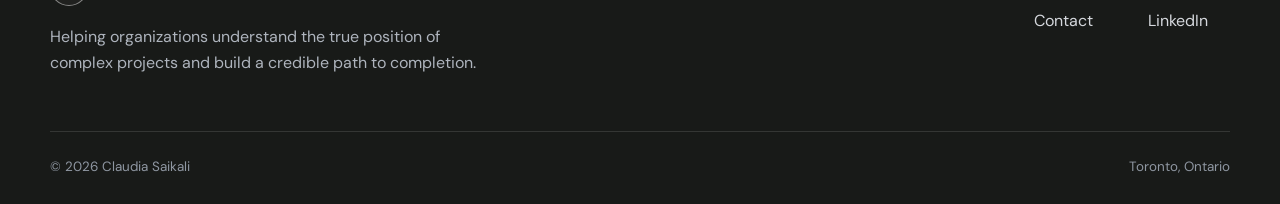
==== commit 68702b4e: "Add files via upload" ====
--- a/index.html
+++ b/index.html
@@ -216,6 +216,91 @@
 @media(max-width:600px){
   .focus-section,.transformation-section{padding:50px 0}
   .focus-card,.state{padding:26px 24px}
+}
+</style>
+
+
+<style>
+.about-home{
+  padding:58px 0;
+  background:#fff;
+  border-bottom:1px solid var(--line);
+}
+.about-home-grid{
+  display:grid;
+  grid-template-columns:.9fr 1.1fr;
+  gap:72px;
+  align-items:start;
+}
+.about-home-heading h2{
+  margin:0;
+  max-width:520px;
+  font-family:"Playfair Display",serif;
+  font-size:clamp(2rem,3.1vw,2.85rem);
+  line-height:1.08;
+  letter-spacing:-.035em;
+}
+.about-home-copy{
+  max-width:650px;
+}
+.about-home-copy>p{
+  margin:0 0 14px;
+  color:var(--muted);
+  line-height:1.65;
+}
+.about-home-copy>p:first-child{
+  color:var(--ink);
+  font-size:1.04rem;
+}
+.about-home-proof{
+  display:flex;
+  flex-wrap:wrap;
+  gap:9px 18px;
+  margin:24px 0 22px;
+  padding:17px 0;
+  border-top:1px solid var(--line);
+  border-bottom:1px solid var(--line);
+}
+.about-home-proof span{
+  font-size:.76rem;
+  font-weight:700;
+  letter-spacing:.02em;
+}
+@media(max-width:800px){
+  .about-home-grid{grid-template-columns:1fr;gap:24px}
+}
+@media(max-width:600px){
+  .about-home{padding:48px 0}
+}
+</style>
+
+
+<style>
+/* Tighten the primary value section */
+.focus-section{
+  padding:46px 0 0!important;
+}
+.focus-intro{
+  max-width:900px!important;
+  margin:0 auto 24px!important;
+}
+.focus-intro .kicker{
+  margin-bottom:10px!important;
+}
+.focus-intro h2{
+  margin:0 auto!important;
+  max-width:900px!important;
+  line-height:1.04!important;
+}
+.focus-intro>p:last-child{
+  margin:14px auto 0!important;
+  line-height:1.55!important;
+}
+.focus-grid{
+  margin-top:0!important;
+}
+.focus-card{
+  padding-top:30px!important;
 }
 </style>
 
@@ -252,7 +337,7 @@
         <a class="button button-dark" href="contact.html">Discuss your project</a>
         <a class="text-link" href="#how-i-help">See how I help <span>→</span></a>
       </div>
-      <div class="trust-row"><span>15+ years of leadership</span><span>$50M+ budgets</span><span>PMP</span><span>Prosci® Certified</span></div>
+      <div class="trust-row"><span>20 years of experience</span><span>$50M+ budgets</span><span>PMP</span><span>Prosci® Certified</span></div>
     </div>
     <div class="reveal">
       <div class="portrait-wrap">
@@ -351,6 +436,26 @@
   </div>
 </section>
 
+
+<section class="about-home">
+  <div class="shell about-home-grid">
+    <div class="about-home-heading">
+      <p class="kicker">About Claudia</p>
+      <h2>Senior project leadership with a strong financial lens.</h2>
+    </div>
+    <div class="about-home-copy">
+      <p>I’m Claudia Saikali, a project, portfolio and operations leader with 20 years of experience leading complex delivery, financial management and organizational change.</p>
+      <p>My experience spans infrastructure, digital, product and operational environments, with a consistent focus on bringing structure to complexity, strengthening financial visibility and giving leadership a clearer view of what is happening and what comes next.</p>
+      <div class="about-home-proof">
+        <span>PMP®</span>
+        <span>Prosci® Change Practitioner</span>
+        <span>20 years of experience</span>
+      </div>
+      <a class="text-link" href="experience.html">View my experience <span>→</span></a>
+    </div>
+  </div>
+</section>
+
 <section class="home-cta">
   <div class="shell home-cta-grid">
     <div>
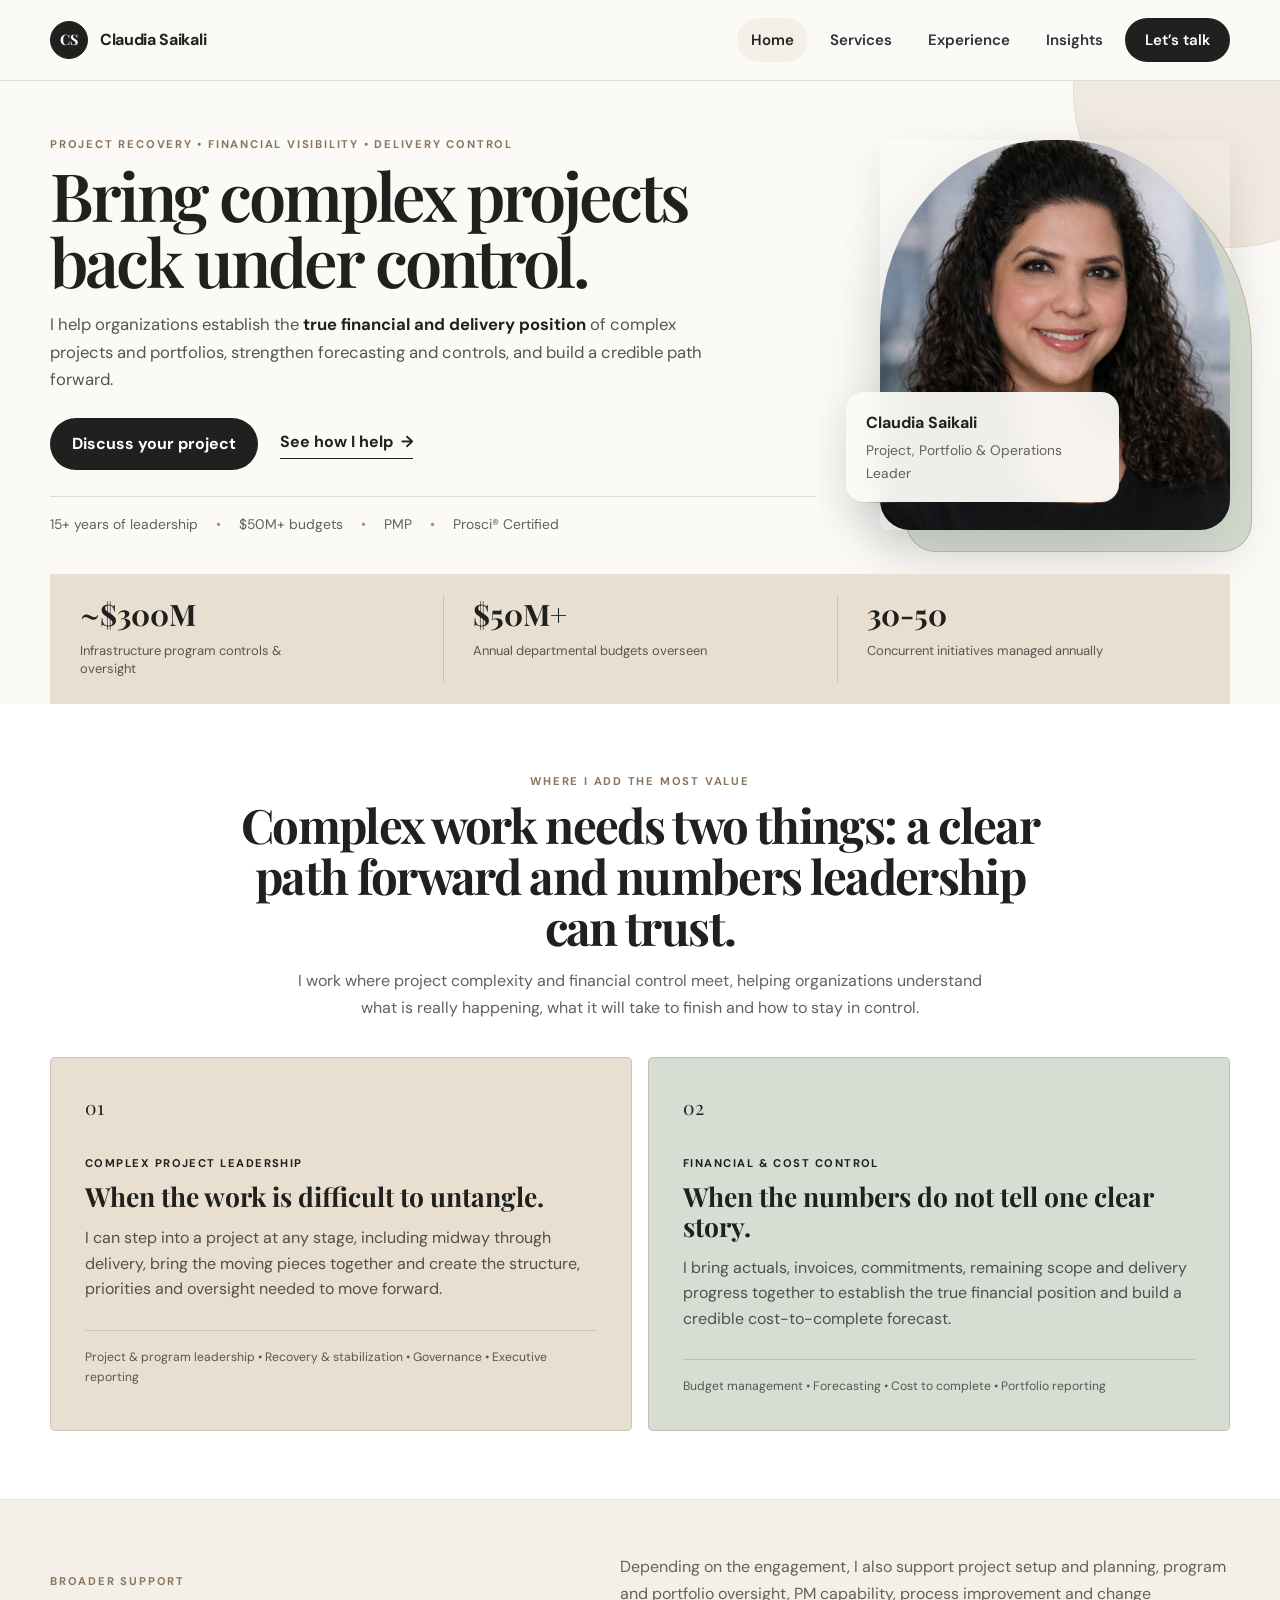
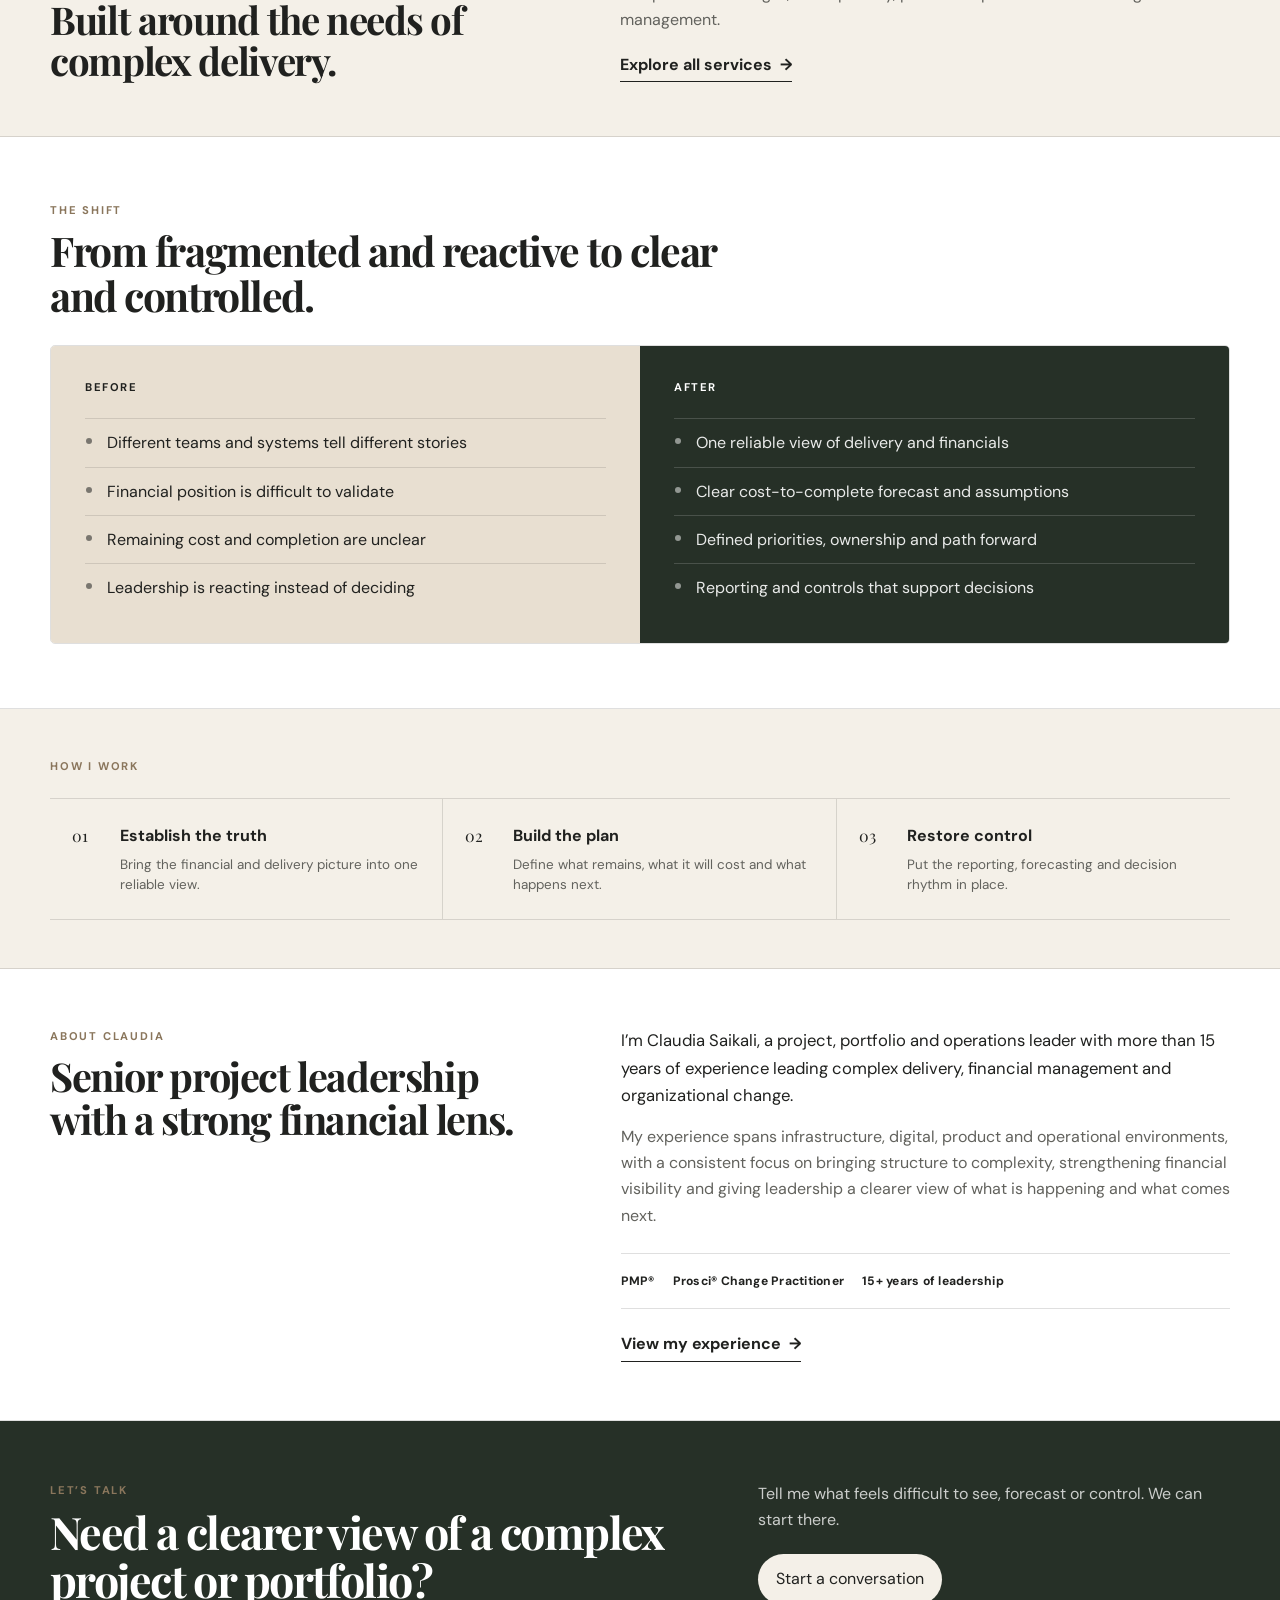
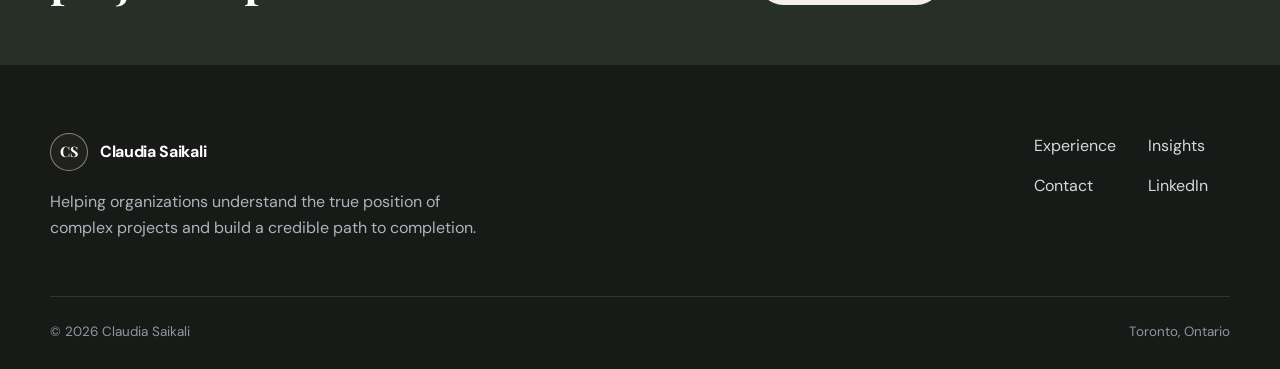
==== commit 13d771ef: "Add files via upload" ====
--- a/index.html
+++ b/index.html
@@ -271,36 +271,6 @@
 }
 @media(max-width:600px){
   .about-home{padding:48px 0}
-}
-</style>
-
-
-<style>
-/* Tighten the primary value section */
-.focus-section{
-  padding:46px 0 0!important;
-}
-.focus-intro{
-  max-width:900px!important;
-  margin:0 auto 24px!important;
-}
-.focus-intro .kicker{
-  margin-bottom:10px!important;
-}
-.focus-intro h2{
-  margin:0 auto!important;
-  max-width:900px!important;
-  line-height:1.04!important;
-}
-.focus-intro>p:last-child{
-  margin:14px auto 0!important;
-  line-height:1.55!important;
-}
-.focus-grid{
-  margin-top:0!important;
-}
-.focus-card{
-  padding-top:30px!important;
 }
 </style>
 
@@ -337,7 +307,7 @@
         <a class="button button-dark" href="contact.html">Discuss your project</a>
         <a class="text-link" href="#how-i-help">See how I help <span>→</span></a>
       </div>
-      <div class="trust-row"><span>20 years of experience</span><span>$50M+ budgets</span><span>PMP</span><span>Prosci® Certified</span></div>
+      <div class="trust-row"><span>15+ years of leadership</span><span>$50M+ budgets</span><span>PMP</span><span>Prosci® Certified</span></div>
     </div>
     <div class="reveal">
       <div class="portrait-wrap">
@@ -444,12 +414,12 @@
       <h2>Senior project leadership with a strong financial lens.</h2>
     </div>
     <div class="about-home-copy">
-      <p>I’m Claudia Saikali, a project, portfolio and operations leader with 20 years of experience leading complex delivery, financial management and organizational change.</p>
+      <p>I’m Claudia Saikali, a project, portfolio and operations leader with more than 15 years of experience leading complex delivery, financial management and organizational change.</p>
       <p>My experience spans infrastructure, digital, product and operational environments, with a consistent focus on bringing structure to complexity, strengthening financial visibility and giving leadership a clearer view of what is happening and what comes next.</p>
       <div class="about-home-proof">
         <span>PMP®</span>
         <span>Prosci® Change Practitioner</span>
-        <span>20 years of experience</span>
+        <span>15+ years of leadership</span>
       </div>
       <a class="text-link" href="experience.html">View my experience <span>→</span></a>
     </div>
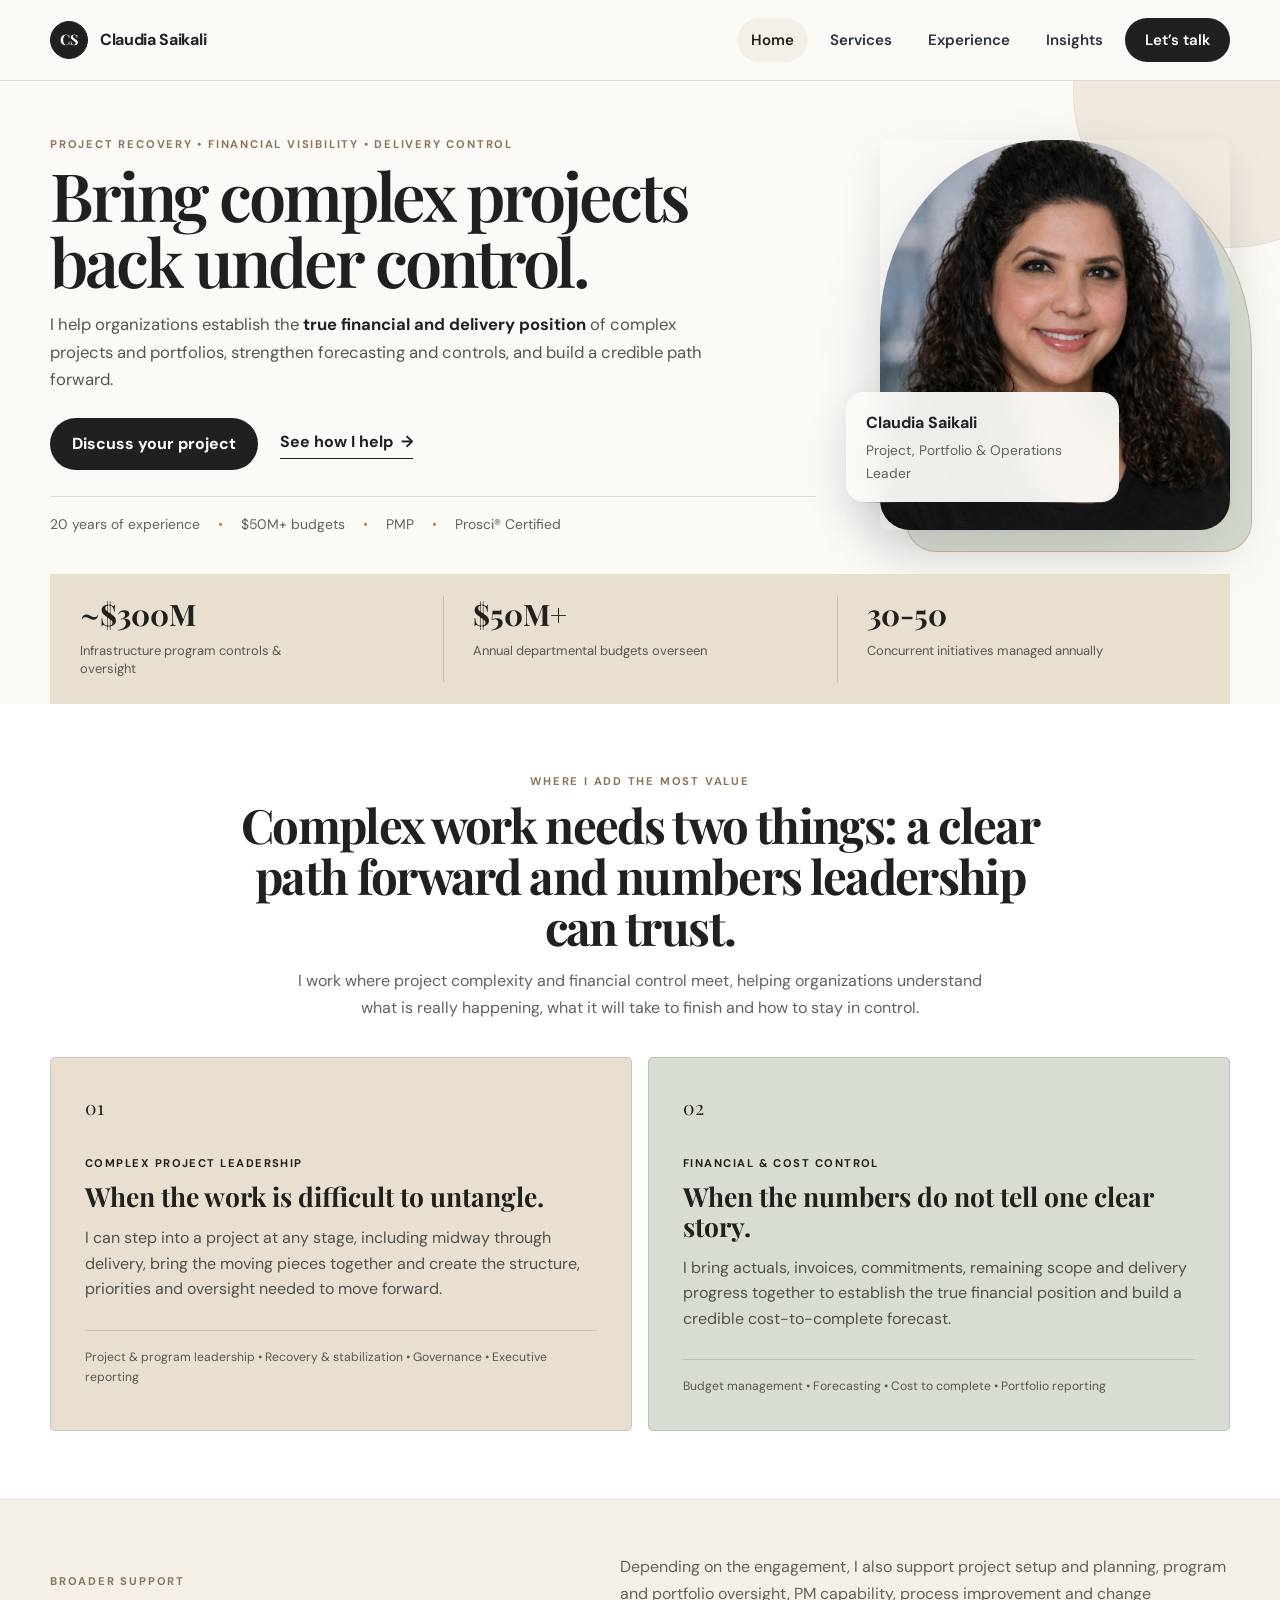
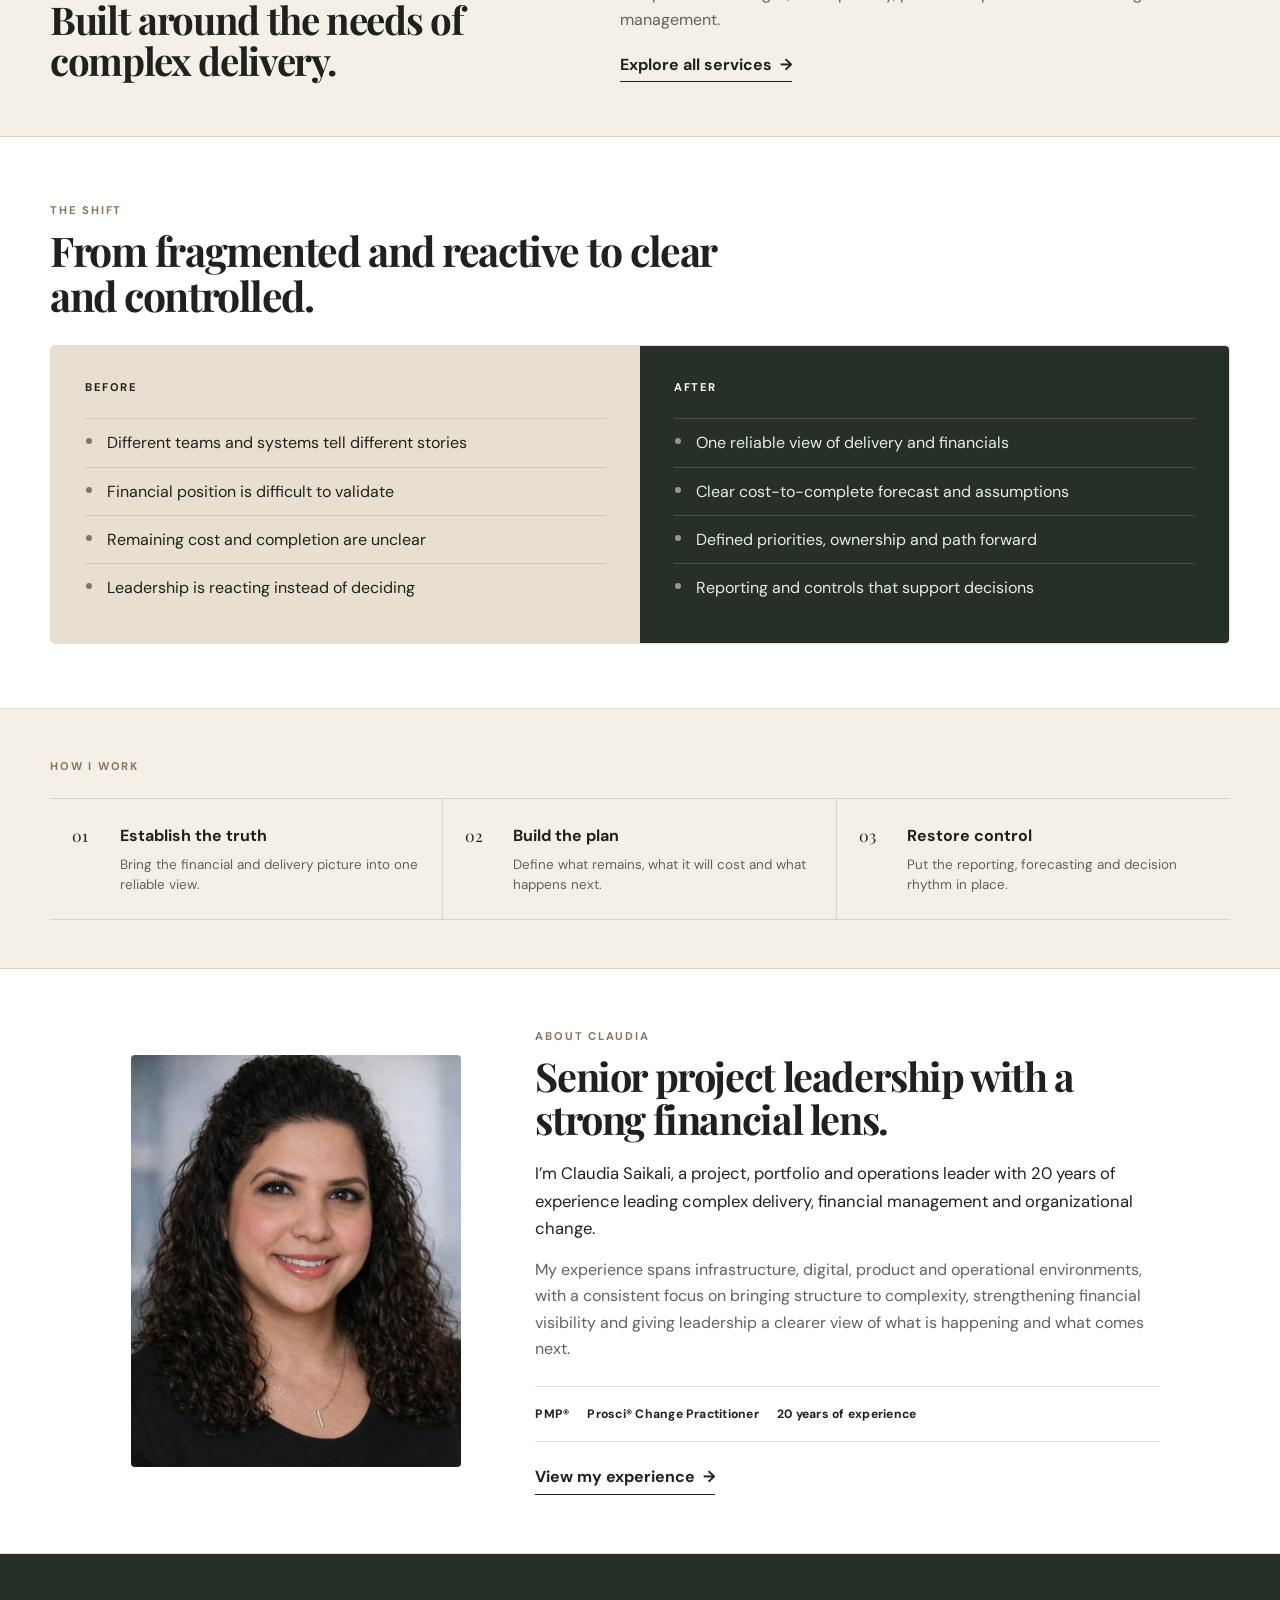
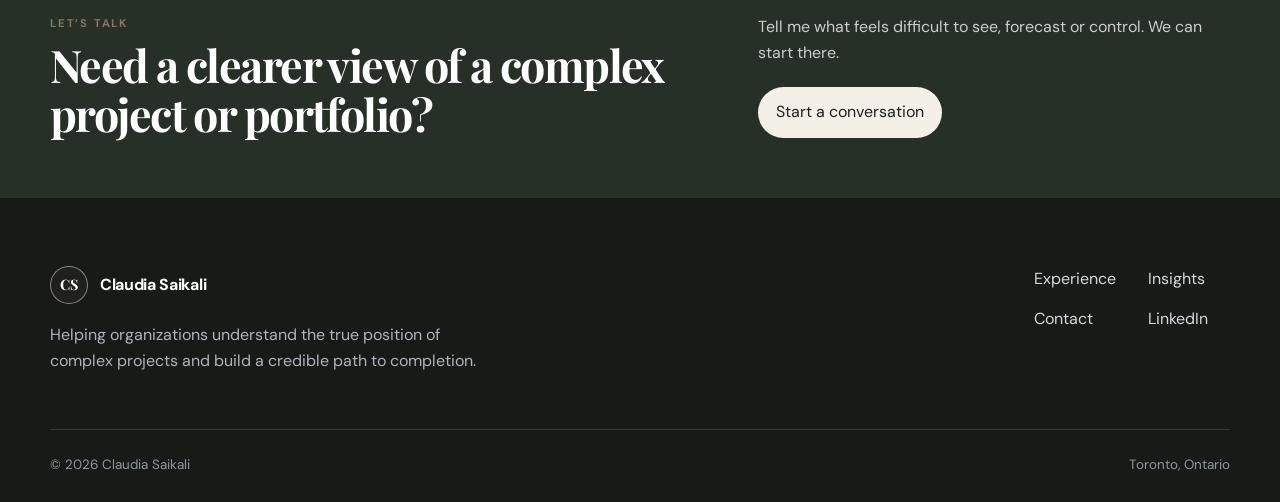
==== commit e0ae4659: "Add files via upload" ====
--- a/index.html
+++ b/index.html
@@ -271,6 +271,58 @@
 }
 @media(max-width:600px){
   .about-home{padding:48px 0}
+}
+</style>
+
+
+<style>
+/* About Claudia with portrait */
+.about-home-with-photo{
+  display:grid!important;
+  grid-template-columns:minmax(250px,.72fr) minmax(0,1.28fr)!important;
+  gap:64px!important;
+  align-items:center!important;
+  max-width:1040px!important;
+}
+.about-home-photo{
+  width:100%!important;
+  max-width:330px!important;
+  justify-self:center!important;
+}
+.about-home-photo img{
+  display:block!important;
+  width:100%!important;
+  height:auto!important;
+  aspect-ratio:4/5!important;
+  object-fit:cover!important;
+  object-position:center top!important;
+  border-radius:4px!important;
+}
+.about-home-content h2{
+  margin:0 0 20px!important;
+  font-family:"Playfair Display",serif!important;
+  font-size:clamp(2rem,3.1vw,2.85rem)!important;
+  line-height:1.08!important;
+  letter-spacing:-.035em!important;
+}
+.about-home-content>p:not(.kicker){
+  margin:0 0 14px!important;
+  color:var(--muted)!important;
+  line-height:1.65!important;
+}
+.about-home-content>p:nth-of-type(2){
+  color:var(--ink)!important;
+  font-size:1.04rem!important;
+}
+@media(max-width:760px){
+  .about-home-with-photo{
+    grid-template-columns:1fr!important;
+    gap:28px!important;
+  }
+  .about-home-photo{
+    max-width:280px!important;
+    justify-self:start!important;
+  }
 }
 </style>
 
@@ -307,7 +359,7 @@
         <a class="button button-dark" href="contact.html">Discuss your project</a>
         <a class="text-link" href="#how-i-help">See how I help <span>→</span></a>
       </div>
-      <div class="trust-row"><span>15+ years of leadership</span><span>$50M+ budgets</span><span>PMP</span><span>Prosci® Certified</span></div>
+      <div class="trust-row"><span>20 years of experience</span><span>$50M+ budgets</span><span>PMP</span><span>Prosci® Certified</span></div>
     </div>
     <div class="reveal">
       <div class="portrait-wrap">
@@ -407,19 +459,21 @@
 </section>
 
 
+
 <section class="about-home">
-  <div class="shell about-home-grid">
-    <div class="about-home-heading">
+  <div class="shell about-home-with-photo">
+    <div class="about-home-photo">
+      <img src="profile.jpg" alt="Claudia Saikali">
+    </div>
+    <div class="about-home-content">
       <p class="kicker">About Claudia</p>
       <h2>Senior project leadership with a strong financial lens.</h2>
-    </div>
-    <div class="about-home-copy">
-      <p>I’m Claudia Saikali, a project, portfolio and operations leader with more than 15 years of experience leading complex delivery, financial management and organizational change.</p>
+      <p>I’m Claudia Saikali, a project, portfolio and operations leader with 20 years of experience leading complex delivery, financial management and organizational change.</p>
       <p>My experience spans infrastructure, digital, product and operational environments, with a consistent focus on bringing structure to complexity, strengthening financial visibility and giving leadership a clearer view of what is happening and what comes next.</p>
       <div class="about-home-proof">
         <span>PMP®</span>
         <span>Prosci® Change Practitioner</span>
-        <span>15+ years of leadership</span>
+        <span>20 years of experience</span>
       </div>
       <a class="text-link" href="experience.html">View my experience <span>→</span></a>
     </div>
